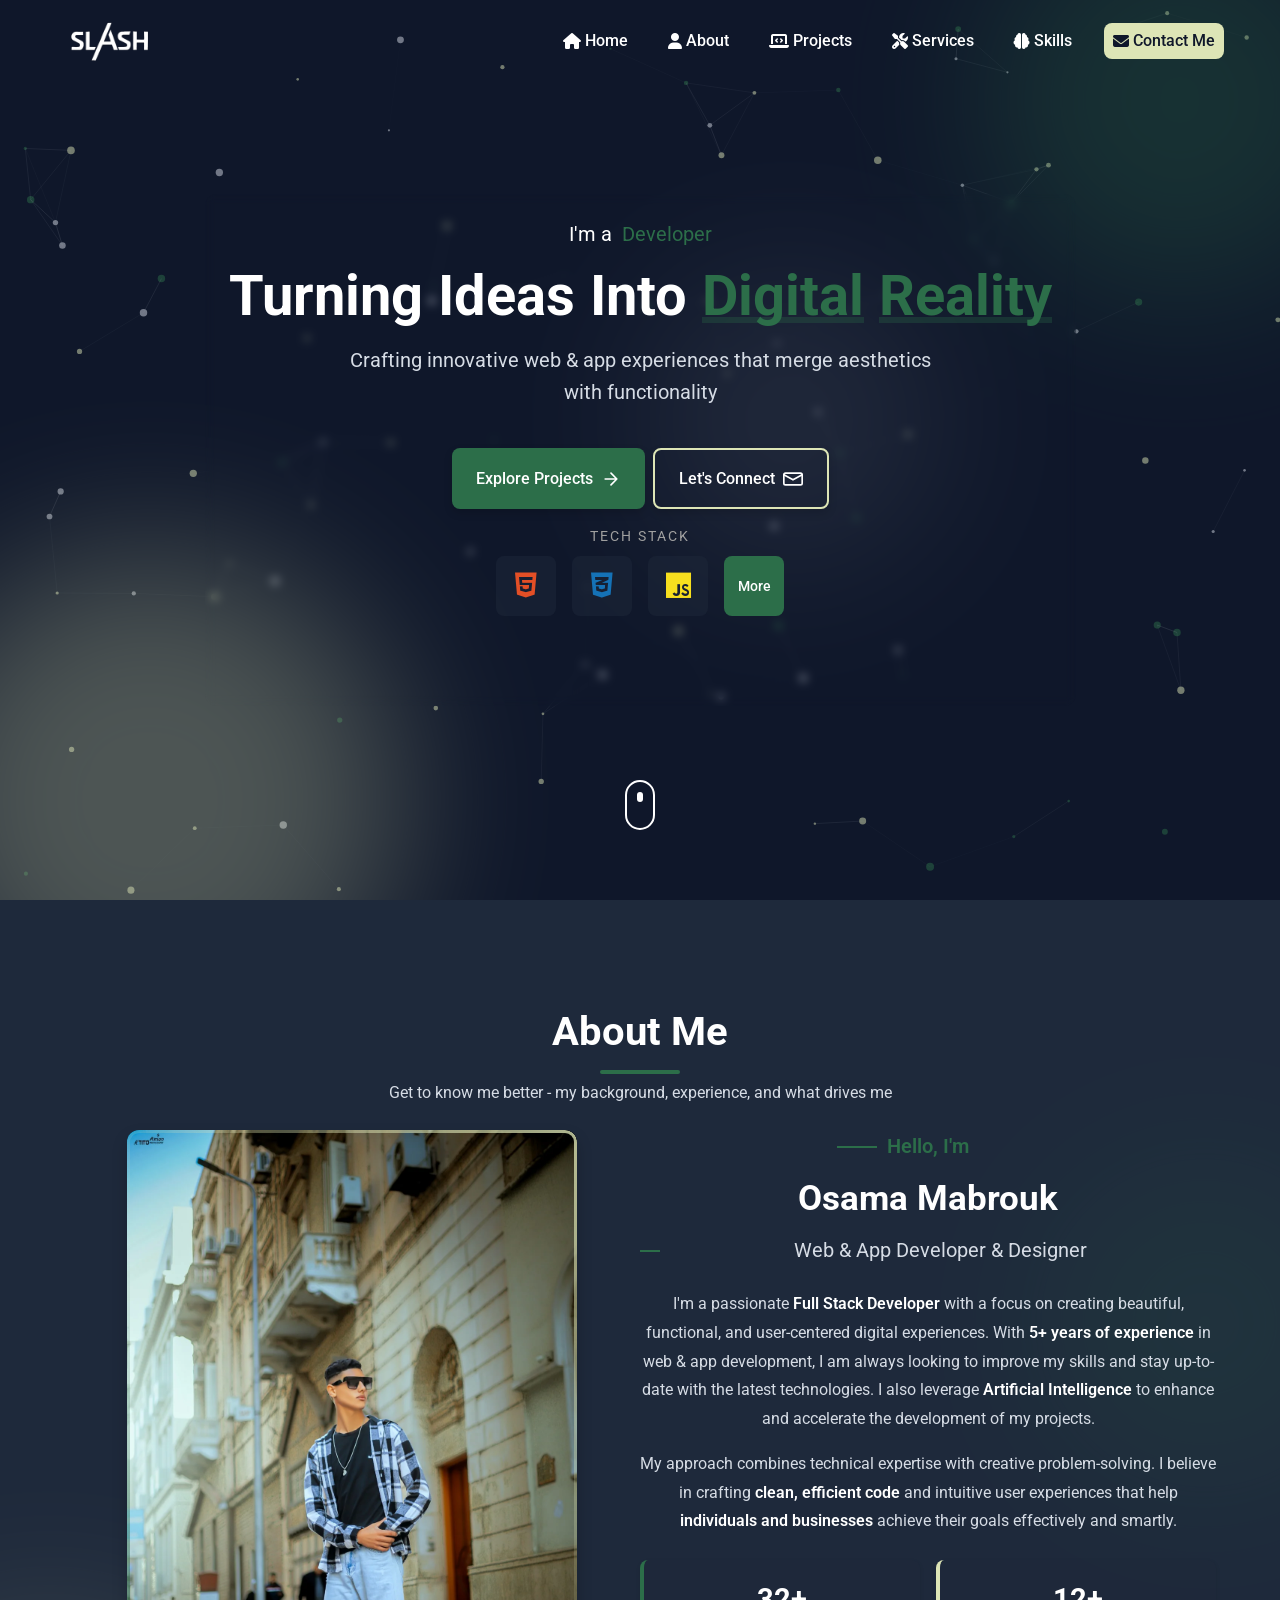
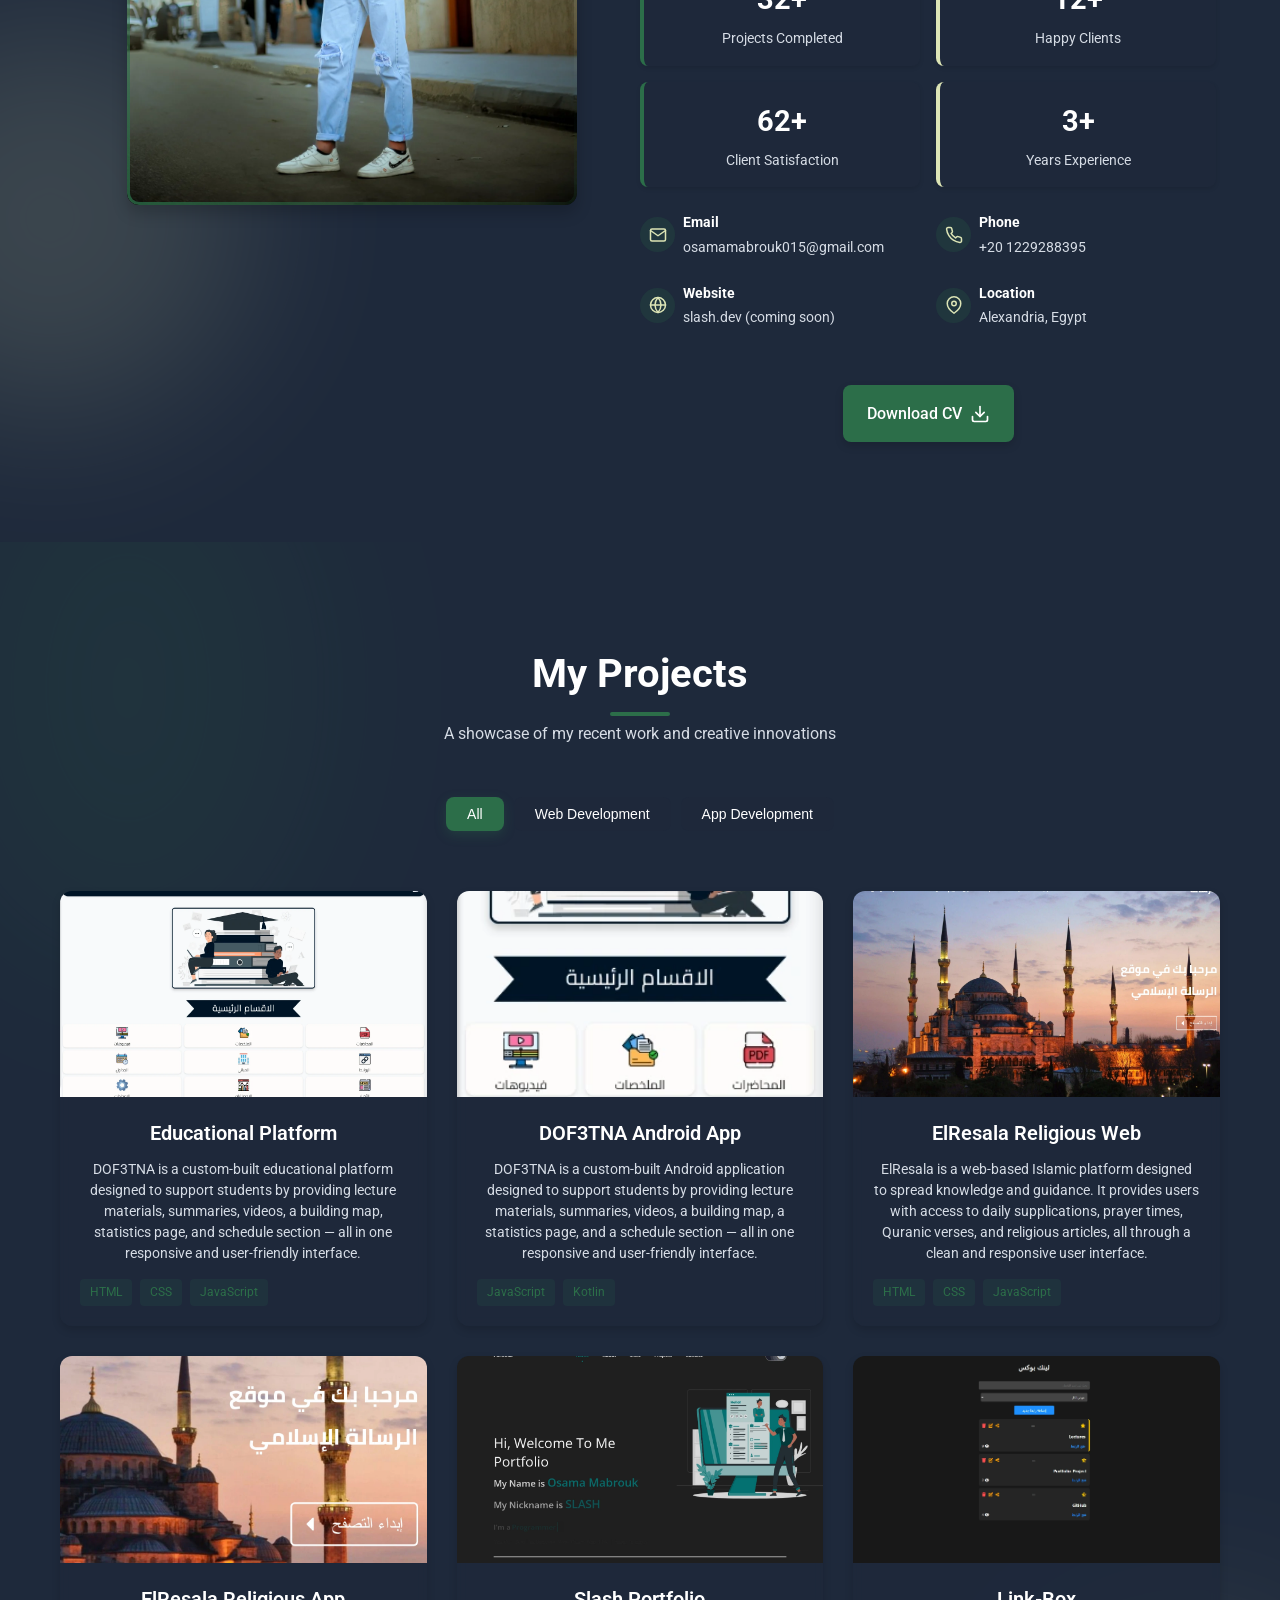
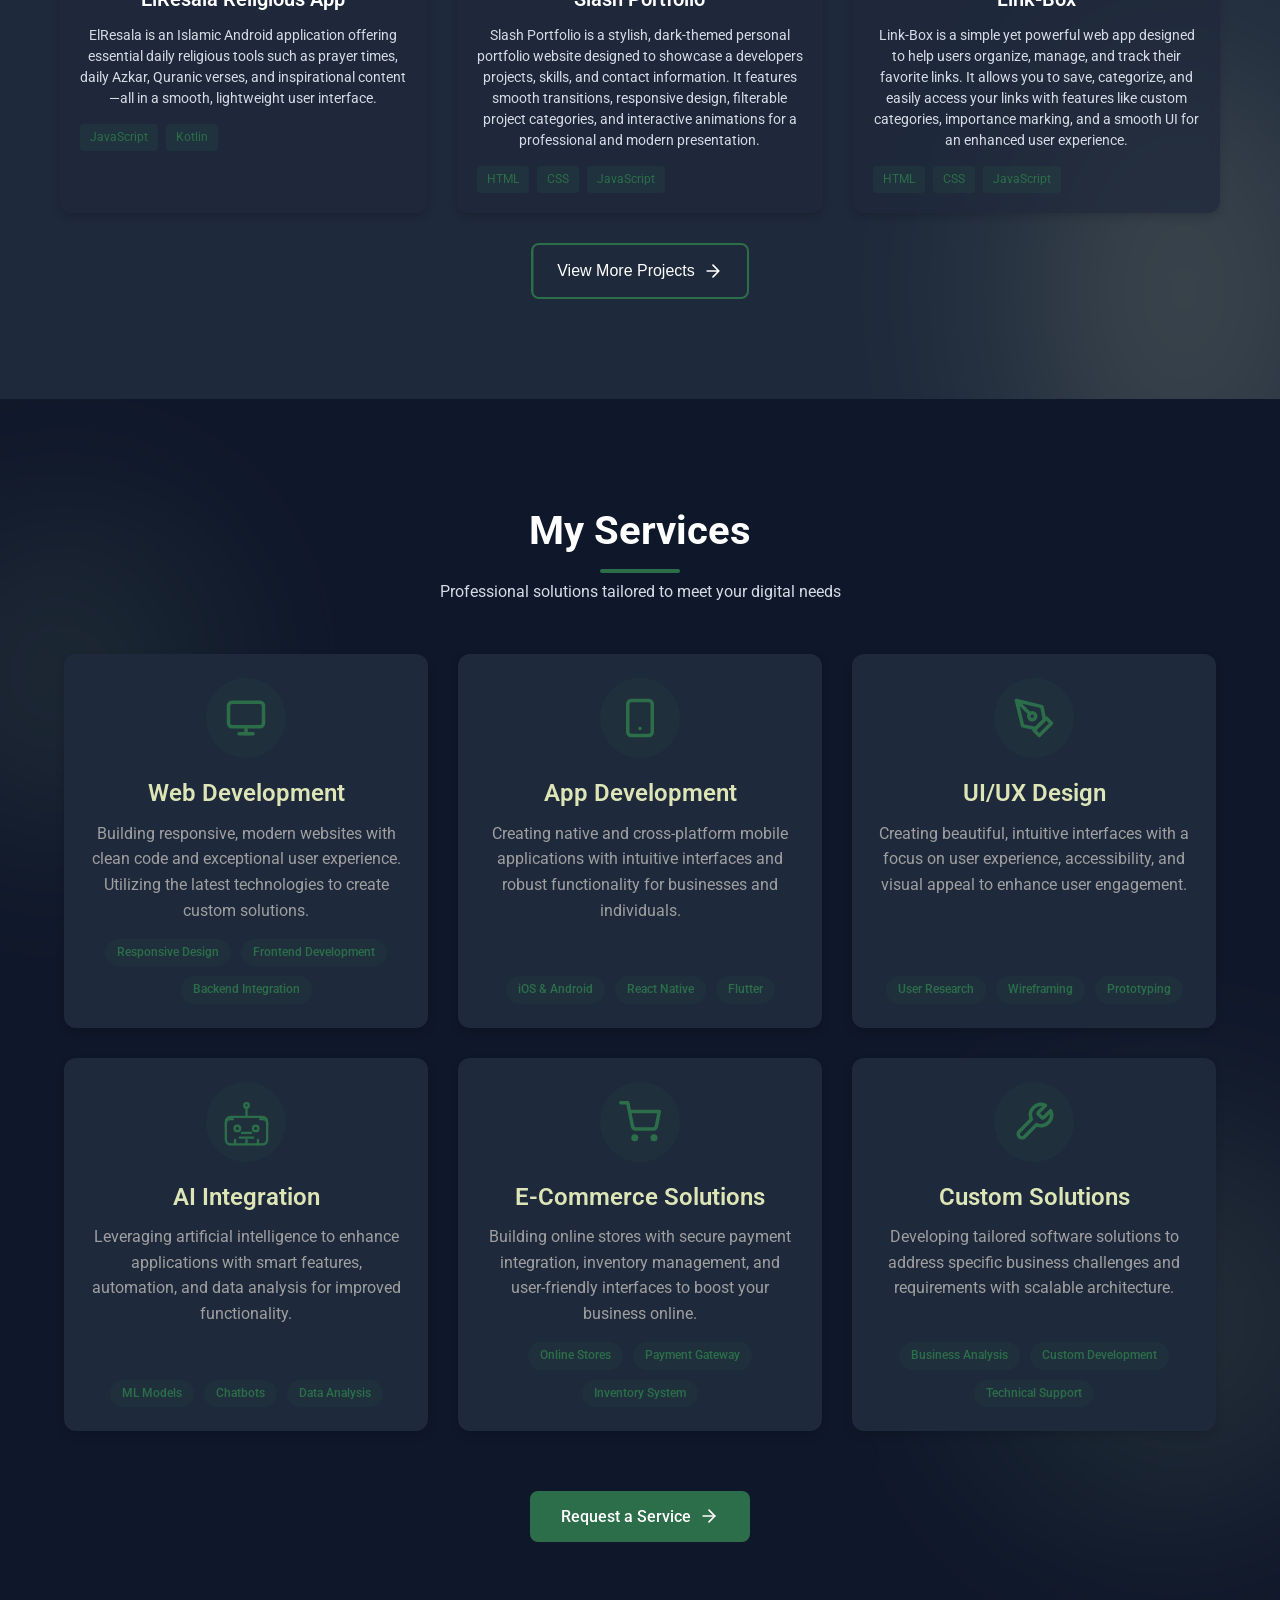
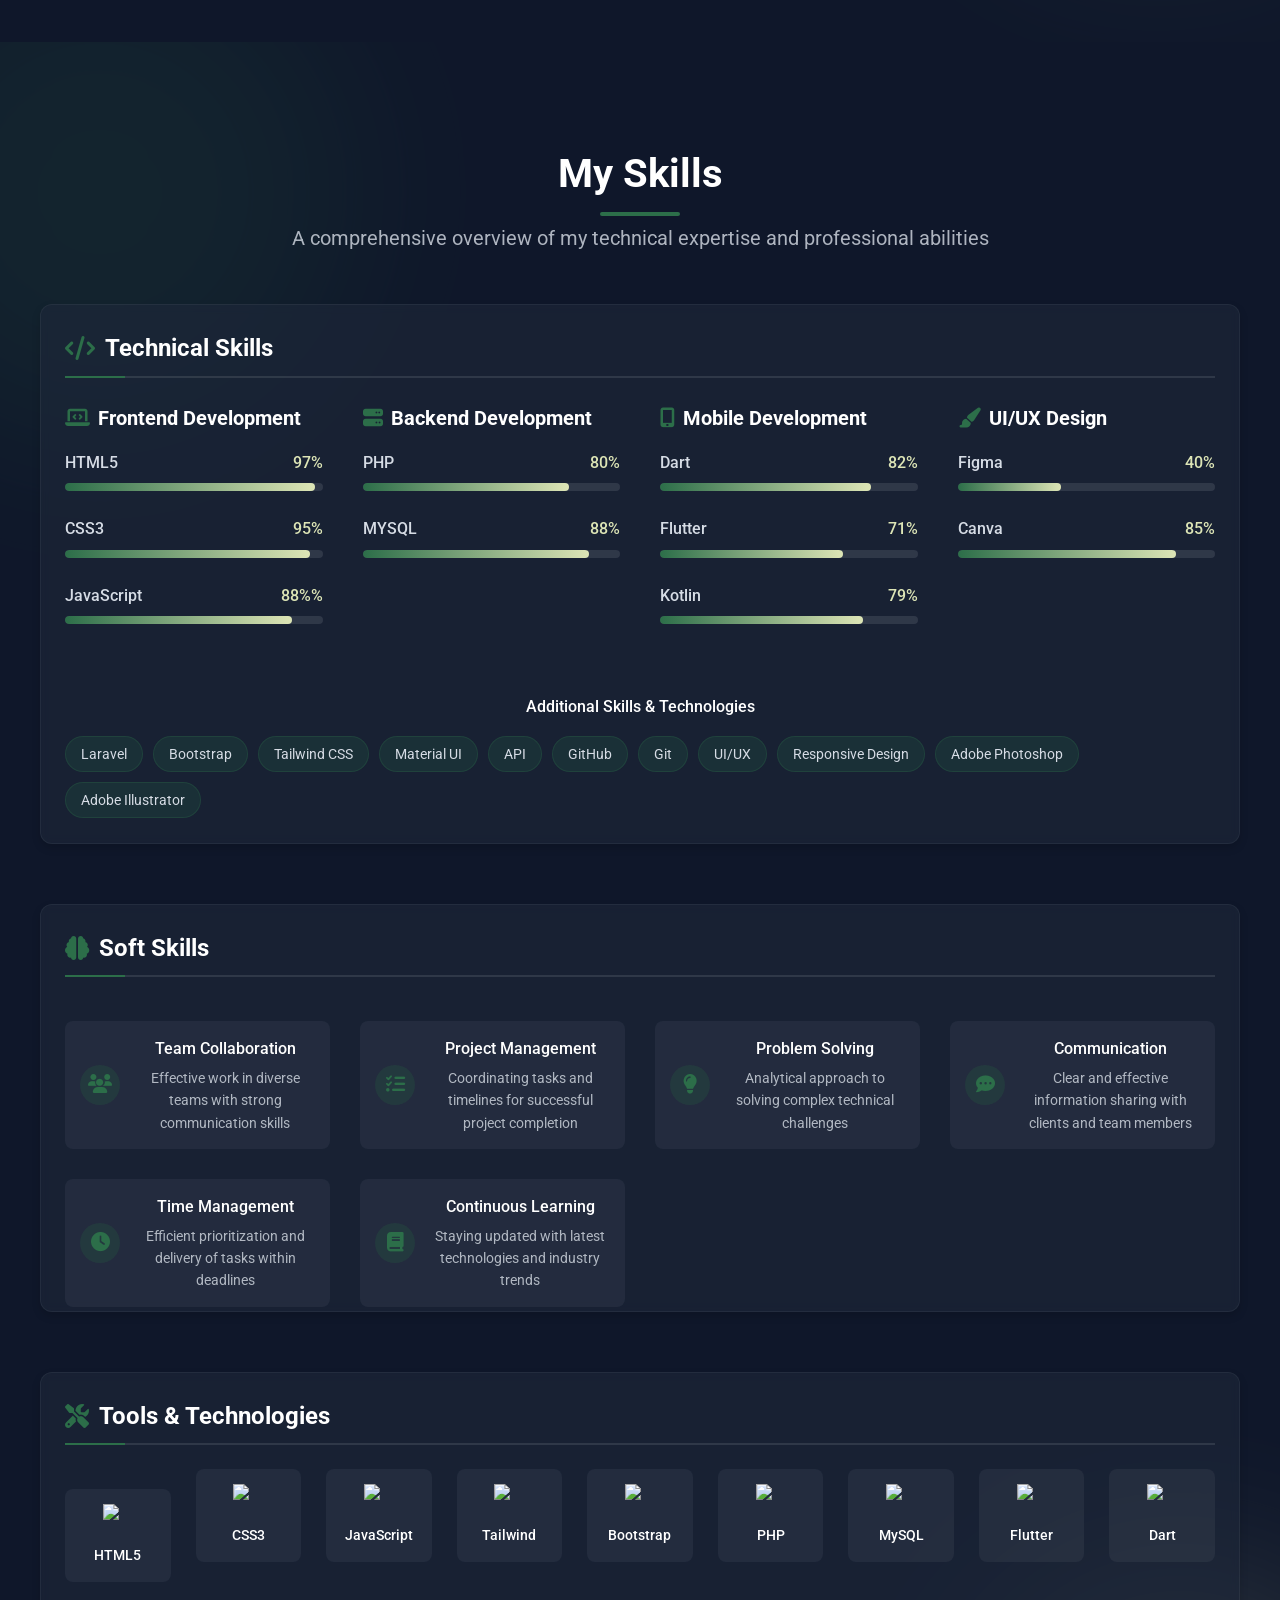
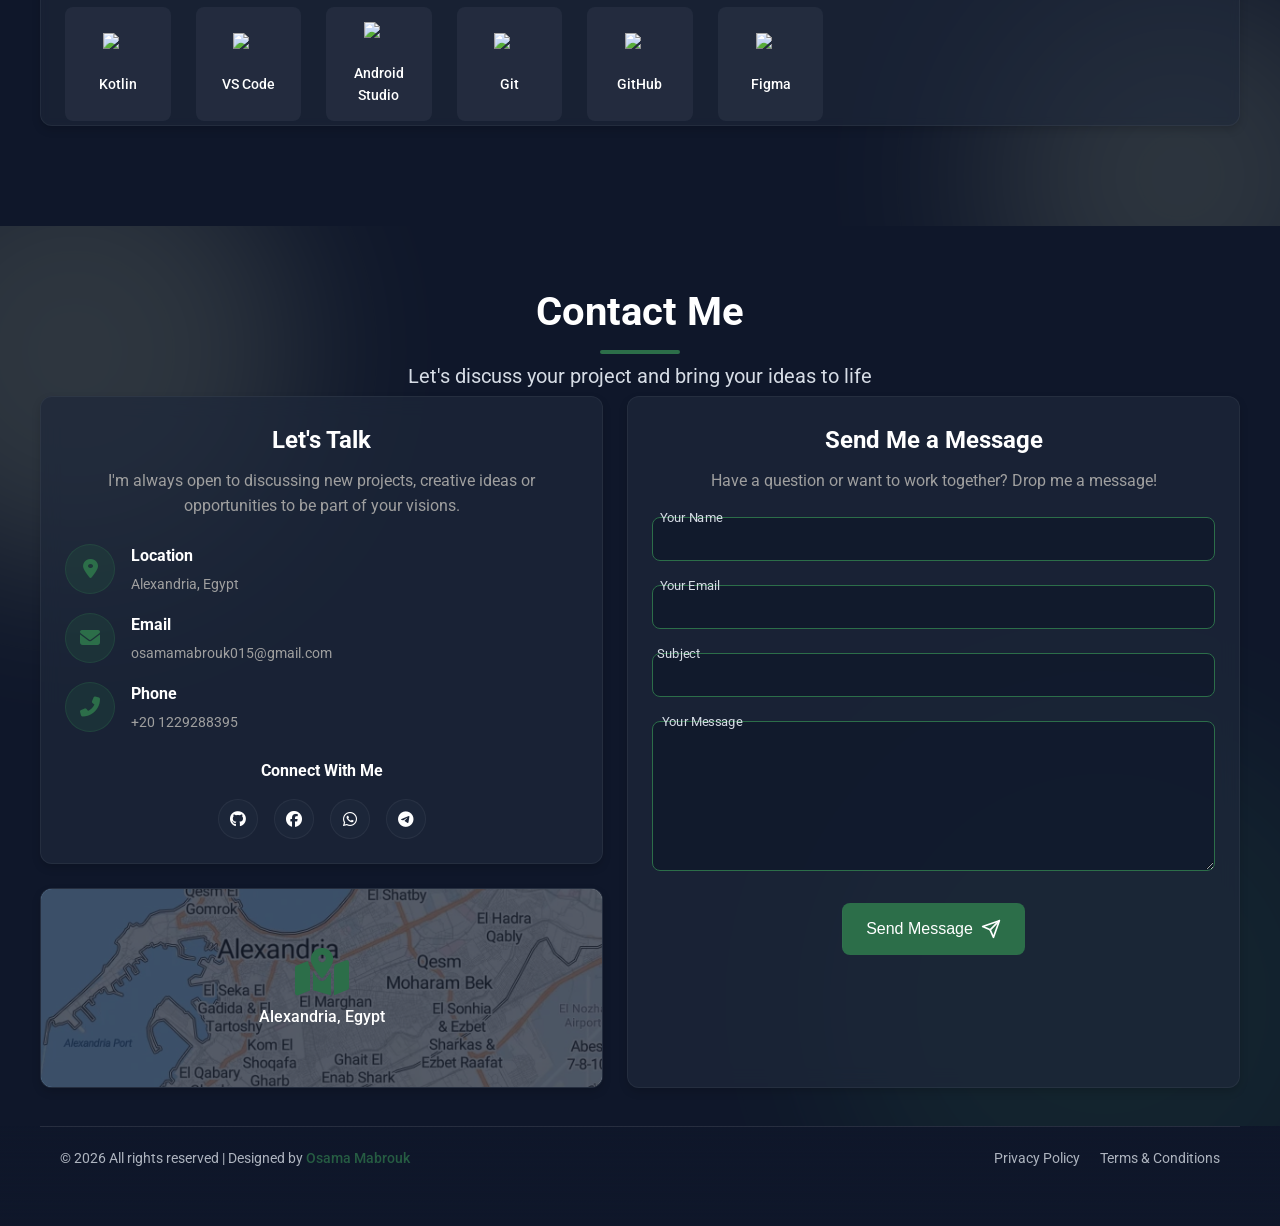
==== index.html @ cd0f4db3 "Add files via upload" ====
<!DOCTYPE html>
<html lang="en">

<head>
    <meta charset="UTF-8" />
    <meta name="viewport" content="width=device-width, initial-scale=1.0" />
    <title>Portfolio</title>
    <meta name="description"
        content="This is my personal portfolio showcasing my projects, skills, and contact information." />
    <meta name="author" content="Osama Mabrouk" />
    <meta name="theme-color" content="#2c6e49" />
    <link rel="icon" href="assets/images/portfolio_Icon.webp" type="image/portfolio-icon" />
    <!-- libs -->
    <link rel="stylesheet" href="https://cdnjs.cloudflare.com/ajax/libs/font-awesome/6.4.0/css/all.min.css" />

    <!-- CSS Files -->
    <link rel="stylesheet" href="CSS/style.css">
    <link rel="stylesheet" href="CSS/home.css">
    <link rel="stylesheet" href="CSS/about.css">
    <link rel="stylesheet" href="CSS/services.css">
    <link rel="stylesheet" href="CSS/projects.css">
    <link rel="stylesheet" href="CSS/skills.css">
    <link rel="stylesheet" href="CSS/contact.css">
    <link rel="stylesheet" href="CSS/footer.css">


</head>

<body class="loading">
    <!-- ================| Loading Screen |================ -->
    <div class="loading-screen">
        <div class="spinner" id="loader"></div>
    </div>
    <!-- ================| scrollTopBtn |================ -->
    <button id="scrollTopBtn" title="Back to Top">
        <i class="fas fa-chevron-up"></i>
    </button>
    <!-- ================| header |================ -->
    <div class="hidden-content"></div>

    <header class="main-header" id="mainHeader">
        <div class="header-container">
            <div class="logo">
                <img src="assets/Images/Portfolio_Logo.webp" alt="Portfolio Logo" class="logo-img" />
            </div>
            <nav class="main-nav" id="mainNav">
                <ul>
                    <li><a href="#home"><i class="fas fa-home"></i> Home</a></li>
                    <li><a href="#about"><i class="fas fa-user"></i> About</a></li>
                    <li><a href="#projects"><i class="fas fa-laptop-code"></i> Projects</a></li>
                    <li><a href="#services"><i class="fas fa-tools"></i> Services</a></li>
                    <li><a href="#skills"><i class="fas fa-brain"></i> Skills</a></li>
                    <li><a href="#contact" class="contact-btn"><i class="fas fa-envelope"></i> Contact Me</a></li>
                </ul>
            </nav>
            <button class="nav-toggle" id="navToggle" aria-label="Toggle navigation">
                <span class="bar 1"></span>
                <span class="bar 2"></span>
                <span class="bar 3"></span>
            </button>
        </div>
    </header>

    <!-- ================| pages |================ -->
    <main>

        <!-- ================| Home Section |================ -->
        <section id="home" class="home">
            <div class="canvas-container">
                <canvas id="hero-canvas"></canvas>
            </div>

            <div class="glowing-shapes">
                <div class="shape shape-1"></div>
                <div class="shape shape-2"></div>
                <div class="shape shape-3"></div>
            </div>

            <div class="content">
                <div class="hero-header">
                    <div class="animated-text">
                        <span class="static-text">I'm a</span>
                        <span class="dynamic-text"></span>
                    </div>

                    <h1 class="hero-title">
                        <span class="word">Turning</span>
                        <span class="word">Ideas</span>
                        <span class="word">Into</span>
                        <span class="word highlight">Digital</span>
                        <span class="word highlight">Reality</span>
                    </h1>

                    <div class="hero-description">
                        <p>Crafting innovative web & app experiences that merge aesthetics with functionality</p>
                    </div>
                </div>

                <div class="hero-cta">
                    <a href="#projects" class="btn primary-btn">
                        <span class="btn-text">Explore Projects</span>
                        <svg class="btn-icon" viewBox="0 0 24 24" fill="none">
                            <path d="M5 12H19M19 12L12 5M19 12L12 19" stroke="currentColor" stroke-width="2"
                                stroke-linecap="round" stroke-linejoin="round" />
                        </svg>
                    </a>
                    <a href="#contact" class="btn secondary-btn">
                        <span class="btn-text">Let's Connect</span>
                        <svg class="btn-icon" viewBox="0 0 24 24" fill="none">
                            <path
                                d="M21 5H3C1.89543 5 1 5.89543 1 7V17C1 18.1046 1.89543 19 3 19H21C22.1046 19 23 18.1046 23 17V7C23 5.89543 22.1046 5 21 5Z"
                                stroke="currentColor" stroke-width="2" stroke-linecap="round" stroke-linejoin="round" />
                            <path d="M1 7L12 13L23 7" stroke="currentColor" stroke-width="2" stroke-linecap="round"
                                stroke-linejoin="round" />
                        </svg>
                    </a>
                </div>

                <div class="tech-stack">
                    <div class="tech-label">Tech Stack</div>
                    <div class="tech-icons">
                        <div class="tech-icon" data-tooltip="HTML5">
                            <i class="fa-brands fa-html5"></i>
                        </div>
                        <div class="tech-icon" data-tooltip="CSS3">
                            <i class="fa-brands fa-css3-alt"></i>
                        </div>
                        <div class="tech-icon" data-tooltip="JavaScript">
                            <i class="fa-brands fa-js"></i>
                        </div>
                        <div class="tech-icon more-btn" data-tooltip="Skills">
                            <a href="#skills">More</a>
                        </div>
                    </div>
                </div>
            </div>

            <div class="scroll-indicator">
                <a href="#about" class="mouse-link">
                    <div class="mouse">
                        <div class="mouse-wheel"></div>
                    </div>
                </a>
            </div>
        </section>

        <!-- ================| About Section |================ -->
        <section id="about" class="about">
            <!-- Background Elements -->
            <div class="about-bg-elements">
                <div class="about-shape about-shape-1"></div>
                <div class="about-shape about-shape-2"></div>
            </div>

            <!-- About Container -->
            <div class="about-container">
                <!-- Section Header -->
                <div class="section-header">
                    <h2 class="section-title">About Me</h2>
                    <p class="section-subtitle">Get to know me better - my background, experience, and what drives me
                    </p>
                </div>

                <!-- About Content -->
                <div class="about-content">
                    <!-- Profile Image Side -->
                    <div class="about-image-container">
                        <div class="about-image-frame">
                            <img src="assets/Images/Portfolio_Image.webp" alt="Profile" class="profile-img">
                            <div class="about-image-badges">
                            </div>
                        </div>
                    </div>

                    <!-- About Info Side -->
                    <div class="about-info">
                        <span class="about-greeting">Hello, I'm</span>
                        <h3 class="about-name">Osama Mabrouk</h3>
                        <div class="about-job">Web & App Developer & Designer</div>

                        <div class="about-bio">
                            <p>I'm a passionate <span class="highlighted-text">Full Stack Developer</span> with a focus
                                on creating beautiful, functional, and user-centered digital experiences. With <span
                                    class="highlighted-text">5+ years of experience</span> in web & app development, I
                                am
                                always looking to improve my skills and stay up-to-date with the latest technologies. I
                                also leverage <span class="highlighted-text">Artificial Intelligence</span> to enhance
                                and accelerate the development of my projects.</p>

                            <p>My approach combines technical expertise with creative problem-solving. I believe in
                                crafting <span class="highlighted-text">clean, efficient code</span> and intuitive user
                                experiences that help <span class="highlighted-text">individuals and businesses</span>
                                achieve their goals effectively and smartly.</p>
                        </div>


                        <!-- About Stats -->
                        <div class="about-stats">
                            <div class="stat-item">
                                <div class="stat-value">50+</div>
                                <div class="stat-label">Projects Completed</div>
                            </div>
                            <div class="stat-item">
                                <div class="stat-value">20+</div>
                                <div class="stat-label">Happy Clients</div>
                            </div>
                            <div class="stat-item">
                                <div class="stat-value">99%</div>
                                <div class="stat-label">Client Satisfaction</div>
                            </div>
                            <div class="stat-item">
                                <div class="stat-value">5+</div>
                                <div class="stat-label">Years Experience</div>
                            </div>
                        </div>

                        <!-- Personal Info -->
                        <div class="personal-info">
                            <div class="info-item">
                                <div class="info-icon">
                                    <svg width="18" height="18" viewBox="0 0 24 24" fill="none" stroke="currentColor"
                                        stroke-width="2" stroke-linecap="round" stroke-linejoin="round">
                                        <path
                                            d="M4 4h16c1.1 0 2 .9 2 2v12c0 1.1-.9 2-2 2H4c-1.1 0-2-.9-2-2V6c0-1.1.9-2 2-2z">
                                        </path>
                                        <polyline points="22,6 12,13 2,6"></polyline>
                                    </svg>
                                </div>
                                <div class="info-text">
                                    <strong>Email</strong>
                                    osamamabrouk015@gmail.com
                                </div>
                            </div>
                            <div class="info-item">
                                <div class="info-icon">
                                    <svg width="18" height="18" viewBox="0 0 24 24" fill="none" stroke="currentColor"
                                        stroke-width="2" stroke-linecap="round" stroke-linejoin="round">
                                        <path
                                            d="M22 16.92v3a2 2 0 0 1-2.18 2 19.79 19.79 0 0 1-8.63-3.07 19.5 19.5 0 0 1-6-6 19.79 19.79 0 0 1-3.07-8.67A2 2 0 0 1 4.11 2h3a2 2 0 0 1 2 1.72 12.84 12.84 0 0 0 .7 2.81 2 2 0 0 1-.45 2.11L8.09 9.91a16 16 0 0 0 6 6l1.27-1.27a2 2 0 0 1 2.11-.45 12.84 12.84 0 0 0 2.81.7A2 2 0 0 1 22 16.92z">
                                        </path>
                                    </svg>
                                </div>
                                <div class="info-text">
                                    <strong>Phone</strong>
                                    +20 1229288395
                                </div>
                            </div>
                            <div class="info-item">
                                <div class="info-icon">
                                    <svg width="18" height="18" viewBox="0 0 24 24" fill="none" stroke="currentColor"
                                        stroke-width="2" stroke-linecap="round" stroke-linejoin="round">
                                        <circle cx="12" cy="12" r="10"></circle>
                                        <line x1="2" y1="12" x2="22" y2="12"></line>
                                        <path
                                            d="M12 2a15.3 15.3 0 0 1 4 10 15.3 15.3 0 0 1-4 10 15.3 15.3 0 0 1-4-10 15.3 15.3 0 0 1 4-10z">
                                        </path>
                                    </svg>
                                </div>
                                <div class="info-text">
                                    <strong>Website</strong>
                                    slash.dev (coming soon)
                                </div>
                            </div>
                            <div class="info-item">
                                <div class="info-icon">
                                    <svg width="18" height="18" viewBox="0 0 24 24" fill="none" stroke="currentColor"
                                        stroke-width="2" stroke-linecap="round" stroke-linejoin="round">
                                        <path d="M21 10c0 7-9 13-9 13s-9-6-9-13a9 9 0 0 1 18 0z"></path>
                                        <circle cx="12" cy="10" r="3"></circle>
                                    </svg>
                                </div>
                                <div class="info-text">
                                    <strong>Location</strong>
                                    Alexandria, Egypt
                                </div>
                            </div>
                        </div>

                        <!-- CV Download Button -->
                        <a href="assets/Documents/SLASH_CV.pdf" class="cv-button">
                            <span class="btn-text">Download CV</span>
                            <svg class="btn-icon" width="20" height="20" viewBox="0 0 24 24" fill="none"
                                stroke="currentColor" stroke-width="2" stroke-linecap="round" stroke-linejoin="round">
                                <path d="M21 15v4a2 2 0 0 1-2 2H5a2 2 0 0 1-2-2v-4"></path>
                                <polyline points="7 10 12 15 17 10"></polyline>
                                <line x1="12" y1="15" x2="12" y2="3"></line>
                            </svg>
                        </a>
                    </div>
                </div>
            </div>
        </section>


        <!-- ================| Projects Section |================ -->
        <section id="projects" class="projects">
            <!-- Background Elements -->
            <div class="projects-bg-elements">
                <div class="project-shape project-shape-1"></div>
                <div class="project-shape project-shape-2"></div>
            </div>

            <!-- Section Header -->
            <div class="section-header">
                <h2 class="section-title">My Projects</h2>
                <p class="section-subtitle">A showcase of my recent work and creative innovations</p>
            </div>

            <!-- Projects Filter -->
            <div class="projects-filter">
                <button class="filter-btn active" data-filter="all">All</button>
                <button class="filter-btn" data-filter="web">Web Development</button>
                <button class="filter-btn" data-filter="app">App Development</button>
                <button class="filter-btn" data-filter="ui" hidden>UI/UX Design</button>
            </div>

            <!-- Projects Grid -->
            <div class="projects-grid">

                <!-- DOF3TNA_V2 Card  -->
                <div class="project-card" data-category="web">
                    <div class="project-img-container">
                        <img src="assets/Images/DOF3TNA_V2.webp" alt="Educational Platform" class="project-img">
                        <div class="project-overlay">
                            <div class="project-actions">
                                <a href="#" class="project-link" title="View Details">
                                    <i class="fas fa-eye"></i>
                                </a>
                                <a href="https://github.com/OsamaMabrouk0/DOF3TNA-V2" target="_blank"
                                    class="project-link" title="View Code">
                                    <i class="fab fa-github"></i>
                                </a>
                                <a href="https://DOF3TNA.great-site.net" target="_blank" class="project-link"
                                    title="Live Demo">
                                    <i class="fas fa-external-link-alt"></i>
                                </a>
                            </div>
                        </div>
                    </div>
                    <div class="project-info">
                        <h3 class="project-title">Educational Platform</h3>
                        <p class="project-description">
                            DOF3TNA is a custom-built educational platform designed to support students by providing
                            lecture materials, summaries, videos, a building map, statistics page, and schedule section
                            — all in one responsive and user-friendly interface.
                        </p>
                        <div class="project-tech">
                            <span class="tech-tag">HTML</span>
                            <span class="tech-tag">CSS</span>
                            <span class="tech-tag">JavaScript</span>
                        </div>
                    </div>
                </div>

                <!-- DOF3TNA_V2 App Card -->
                <div class="project-card" data-category="app">
                    <div class="project-img-container">
                        <img src="assets/Images/DOF3TNA-v2-App.webp" alt="DOF3TNA V2 Android App" class="project-img">
                        <div class="project-overlay">
                            <div class="project-actions">
                                <a href="#" class="project-link" title="View Details">
                                    <i class="fas fa-eye"></i>
                                </a>
                                <a href="https://github.com/OsamaMabrouk0/DOF3TNA-v2-App" target="_blank"
                                    class="project-link" title="View Code">
                                    <i class="fab fa-github"></i>
                                </a>
                                <a href="https://github.com/OsamaMabrouk0/DOF3TNA-v2-App/releases/download/v2.0.0/DOF3TNA-v2.apk"
                                    target="_blank" class="project-link" title="Download APK">
                                    <i class="fas fa-download"></i>
                                </a>
                            </div>
                        </div>
                    </div>
                    <div class="project-info">
                        <h3 class="project-title">DOF3TNA Android App</h3>
                        <p class="project-description">
                            DOF3TNA is a custom-built Android application designed to support students by providing
                            lecture materials, summaries, videos, a building map, a statistics page, and a schedule
                            section — all in one responsive and user-friendly interface.
                        </p>
                        <div class="project-tech">
                            <span class="tech-tag">JavaScript</span>
                            <span class="tech-tag">Kotlin</span>
                        </div>
                    </div>
                </div>

                <!-- ElResala Card -->
                <div class="project-card" data-category="web">
                    <div class="project-img-container">
                        <img src="assets/Images/ElResala.webp" alt="ElResala Religious App" class="project-img">
                        <div class="project-overlay">
                            <div class="project-actions">
                                <a href="#" class="project-link" title="View Details">
                                    <i class="fas fa-eye"></i>
                                </a>
                                <a href="https://github.com/OsamaMabrouk0/ElResala" target="_blank" class="project-link"
                                    title="View Code">
                                    <i class="fab fa-github"></i>
                                </a>
                                <a href="https://osamamabrouk0.github.io/ElResala/" target="_blank" class="project-link"
                                    title="Live Demo">
                                    <i class="fas fa-external-link-alt"></i>
                                </a>
                            </div>
                        </div>
                    </div>
                    <div class="project-info">
                        <h3 class="project-title">ElResala Religious Web</h3>
                        <p class="project-description">
                            ElResala is a web-based Islamic platform designed to spread knowledge and guidance. It
                            provides users with access to daily supplications, prayer times, Quranic verses, and
                            religious articles, all through a clean and responsive user interface.
                        </p>
                        <div class="project-tech">
                            <span class="tech-tag">HTML</span>
                            <span class="tech-tag">CSS</span>
                            <span class="tech-tag">JavaScript</span>
                        </div>
                    </div>
                </div>

                <!-- ElResala App Card -->
                <div class="project-card" data-category="app">
                    <div class="project-img-container">
                        <img src="assets/Images/ElResala-App.webp" alt="ElResala Religious App" class="project-img">
                        <div class="project-overlay">
                            <div class="project-actions">
                                <a href="#" class="project-link" title="View Details">
                                    <i class="fas fa-eye"></i>
                                </a>
                                <a href="https://github.com/OsamaMabrouk0/ElResala-App" target="_blank"
                                    class="project-link" title="View Code">
                                    <i class="fab fa-github"></i>
                                </a>
                                <a href="https://github.com/OsamaMabrouk0/ElResala-App/releases/download/1.0.0/ElResala-v1.apk"
                                    target="_blank" class="project-link" title="Download APK">
                                    <i class="fas fa-download"></i>
                                </a>
                            </div>
                        </div>
                    </div>
                    <div class="project-info">
                        <h3 class="project-title">ElResala Religious App</h3>
                        <p class="project-description">
                            ElResala is an Islamic Android application offering essential daily religious tools such as
                            prayer times, daily Azkar, Quranic verses, and inspirational content—all in a smooth,
                            lightweight user interface.
                        </p>
                        <div class="project-tech">
                            <span class="tech-tag">JavaScript</span>
                            <span class="tech-tag">Kotlin</span>
                        </div>
                    </div>
                </div>

                <!-- Portfolio Card  -->
                <div class="project-card" data-category="web">
                    <div class="project-img-container">
                        <img src="assets/Images/Slash Portfolio.webp" alt="Educational Platform" class="project-img">
                        <div class="project-overlay">
                            <div class="project-actions">
                                <a href="#" class="project-link" title="View Details">
                                    <i class="fas fa-eye"></i>
                                </a>
                                <a href="https://github.com/OsamaMabrouk0/Slash-Portfolio" target="_blank"
                                    class="project-link" title="View Code">
                                    <i class="fab fa-github"></i>
                                </a>
                                <a href="https://osamamabrouk0.github.io/slash-portfolio/" target="_blank"
                                    class="project-link" title="Live Demo">
                                    <i class="fas fa-external-link-alt"></i>
                                </a>
                            </div>
                        </div>
                    </div>
                    <div class="project-info">
                        <h3 class="project-title">Slash Portfolio</h3>
                        <p class="project-description">
                            Slash Portfolio is a stylish, dark-themed personal portfolio website designed to showcase a
                            developers projects, skills, and contact information. It features smooth transitions,
                            responsive design, filterable project categories, and interactive animations for a
                            professional and modern presentation.
                        </p>

                        <div class="project-tech">
                            <span class="tech-tag">HTML</span>
                            <span class="tech-tag">CSS</span>
                            <span class="tech-tag">JavaScript</span>
                        </div>
                    </div>
                </div>

                <!-- Link-Box Card  -->
                <div class="project-card" data-category="web">
                    <div class="project-img-container">
                        <img src="assets/Images/Link-Box.webp" alt="Educational Platform" class="project-img">
                        <div class="project-overlay">
                            <div class="project-actions">
                                <a href="#" class="project-link" title="View Details">
                                    <i class="fas fa-eye"></i>
                                </a>
                                <a href="https://github.com/OsamaMabrouk0/Link-Box" target="_blank" class="project-link"
                                    title="View Code">
                                    <i class="fab fa-github"></i>
                                </a>
                                <a href="https://osamamabrouk0.github.io/Link-Box/" target="_blank" class="project-link"
                                    title="Live Demo">
                                    <i class="fas fa-external-link-alt"></i>
                                </a>
                            </div>
                        </div>
                    </div>
                    <div class="project-info">
                        <h3 class="project-title">Link-Box</h3>
                        <p class="project-description">
                            Link-Box is a simple yet powerful web app designed to help users organize, manage, and track
                            their favorite links. It allows you to save, categorize, and easily access your links with
                            features like custom categories, importance marking, and a smooth UI for an enhanced user
                            experience.
                        </p>

                        <div class="project-tech">
                            <span class="tech-tag">HTML</span>
                            <span class="tech-tag">CSS</span>
                            <span class="tech-tag">JavaScript</span>
                        </div>
                    </div>
                </div>

            </div>

            <!-- View More Projects Button -->
            <div class="view-more-container">
                <button class="view-more-btn">
                    <span class="btn-text">View More Projects</span>
                    <svg class="btn-icon" viewBox="0 0 24 24" fill="none">
                        <path d="M5 12H19M19 12L12 5M19 12L12 19" stroke="currentColor" stroke-width="2"
                            stroke-linecap="round" stroke-linejoin="round" />
                    </svg>
                </button>
            </div>

            <!-- Project Modal -->
            <div class="project-modal" id="projectModal">
                <div class="modal-content">
                    <span class="close-modal">&times;</span>
                    <div class="modal-body">
                        <!-- Content will be dynamically inserted here -->
                    </div>
                </div>
            </div>
        </section>

        <!-- ================| Services Section |================ -->
        <section id="services" class="services">
            <!-- Background Elements -->
            <div class="services-bg-elements">
                <div class="services-shape services-shape-1"></div>
                <div class="services-shape services-shape-2"></div>
            </div>

            <!-- Services Container -->
            <div class="services-container">
                <!-- Section Header -->
                <div class="section-header">
                    <h2 class="section-title">My Services</h2>
                    <p class="section-subtitle">Professional solutions tailored to meet your digital needs</p>
                </div>

                <!-- Services Content -->
                <div class="services-content">
                    <!-- Service Item 1: Web Development - Laptop/Monitor Icon -->
                    <div class="service-item">
                        <div class="service-icon">
                            <svg width="42" height="42" viewBox="0 0 24 24" fill="none" stroke="currentColor"
                                stroke-width="2" stroke-linecap="round" stroke-linejoin="round">
                                <rect x="2" y="3" width="20" height="14" rx="2" ry="2"></rect>
                                <line x1="8" y1="21" x2="16" y2="21"></line>
                                <line x1="12" y1="17" x2="12" y2="21"></line>
                            </svg>
                        </div>
                        <h3 class="service-title">Web Development</h3>
                        <p class="service-description">Building responsive, modern websites with clean code and
                            exceptional user experience. Utilizing the latest technologies to create custom solutions.
                        </p>
                        <div class="service-features">
                            <span class="feature-item">Responsive Design</span>
                            <span class="feature-item">Frontend Development</span>
                            <span class="feature-item">Backend Integration</span>
                        </div>
                    </div>

                    <!-- Service Item 2: App Development - Mobile Phone Icon -->
                    <div class="service-item">
                        <div class="service-icon">
                            <svg width="42" height="42" viewBox="0 0 24 24" fill="none" stroke="currentColor"
                                stroke-width="2" stroke-linecap="round" stroke-linejoin="round">
                                <rect x="5" y="2" width="14" height="20" rx="2" ry="2"></rect>
                                <line x1="12" y1="18" x2="12.01" y2="18"></line>
                            </svg>
                        </div>
                        <h3 class="service-title">App Development</h3>
                        <p class="service-description">Creating native and cross-platform mobile applications with
                            intuitive interfaces and robust functionality for businesses and individuals.</p>
                        <div class="service-features">
                            <span class="feature-item">iOS & Android</span>
                            <span class="feature-item">React Native</span>
                            <span class="feature-item">Flutter</span>
                        </div>
                    </div>

                    <!-- Service Item 3: UI/UX Design - Pen Tool Icon -->
                    <div class="service-item">
                        <div class="service-icon">
                            <svg width="42" height="42" viewBox="0 0 24 24" fill="none" stroke="currentColor"
                                stroke-width="2" stroke-linecap="round" stroke-linejoin="round">
                                <path d="M12 19l7-7 3 3-7 7-3-3z"></path>
                                <path d="M18 13l-1.5-7.5L2 2l3.5 14.5L13 18l5-5z"></path>
                                <path d="M2 2l7.586 7.586"></path>
                                <circle cx="11" cy="11" r="2"></circle>
                            </svg>
                        </div>
                        <h3 class="service-title">UI/UX Design</h3>
                        <p class="service-description">Creating beautiful, intuitive interfaces with a focus on user
                            experience, accessibility, and visual appeal to enhance user engagement.</p>
                        <div class="service-features">
                            <span class="feature-item">User Research</span>
                            <span class="feature-item">Wireframing</span>
                            <span class="feature-item">Prototyping</span>
                        </div>
                    </div>

                    <!-- Service Item 4: AI Integration - Robot Icon -->
                    <div class="service-item">
                        <div class="service-icon">
                            <svg viewBox="0 0 24 24" fill="none" stroke="currentColor" stroke-width="1"
                                stroke-linecap="round" stroke-linejoin="round" width="55" height="55">
                                <rect x="3" y="10" width="18" height="12" rx="2" ry="2" />
                                <circle cx="8" cy="15" r="1.2" />
                                <circle cx="16" cy="15" r="1.2" />
                                <path d="M9 19h6" />
                                <path d="M10 17h4" />
                                <path d="M12 10V6" />
                                <circle cx="12" cy="5" r="1" />
                                <path d="M3 14v-1a2 2 0 0 1 2-2h1" />
                                <path d="M21 14v-1a2 2 0 0 0-2-2h-1" />
                                <path d="M7 22v-2" />
                                <path d="M12 22v-2" />
                                <path d="M17 22v-2" />
                            </svg>

                        </div>
                        <h3 class="service-title">AI Integration</h3>
                        <p class="service-description">Leveraging artificial intelligence to enhance applications with
                            smart features, automation, and data analysis for improved functionality.</p>
                        <div class="service-features">
                            <span class="feature-item">ML Models</span>
                            <span class="feature-item">Chatbots</span>
                            <span class="feature-item">Data Analysis</span>
                        </div>
                    </div>

                    <!-- Service Item 5: E-Commerce Solutions - Shopping Cart Icon -->
                    <div class="service-item">
                        <div class="service-icon">
                            <svg width="42" height="42" viewBox="0 0 24 24" fill="none" stroke="currentColor"
                                stroke-width="2" stroke-linecap="round" stroke-linejoin="round">
                                <circle cx="9" cy="21" r="1"></circle>
                                <circle cx="20" cy="21" r="1"></circle>
                                <path d="M1 1h4l2.68 13.39a2 2 0 0 0 2 1.61h9.72a2 2 0 0 0 2-1.61L23 6H6"></path>
                            </svg>
                        </div>
                        <h3 class="service-title">E-Commerce Solutions</h3>
                        <p class="service-description">Building online stores with secure payment integration, inventory
                            management, and user-friendly interfaces to boost your business online.</p>
                        <div class="service-features">
                            <span class="feature-item">Online Stores</span>
                            <span class="feature-item">Payment Gateway</span>
                            <span class="feature-item">Inventory System</span>
                        </div>
                    </div>

                    <!-- Service Item 6: Custom Solutions - Tools Icon -->
                    <div class="service-item">
                        <div class="service-icon">
                            <svg width="42" height="42" viewBox="0 0 24 24" fill="none" stroke="currentColor"
                                stroke-width="2" stroke-linecap="round" stroke-linejoin="round">
                                <path
                                    d="M14.7 6.3a1 1 0 0 0 0 1.4l1.6 1.6a1 1 0 0 0 1.4 0l3.77-3.77a6 6 0 0 1-7.94 7.94l-6.91 6.91a2.12 2.12 0 0 1-3-3l6.91-6.91a6 6 0 0 1 7.94-7.94l-3.76 3.76z">
                                </path>
                            </svg>
                        </div>
                        <h3 class="service-title">Custom Solutions</h3>
                        <p class="service-description">Developing tailored software solutions to address specific
                            business challenges and requirements with scalable architecture.</p>
                        <div class="service-features">
                            <span class="feature-item">Business Analysis</span>
                            <span class="feature-item">Custom Development</span>
                            <span class="feature-item">Technical Support</span>
                        </div>
                    </div>
                </div>

                <!-- CTA Button -->
                <div class="services-cta">
                    <a href="#contact" class="service-button">
                        <span class="btn-text">Request a Service</span>
                        <svg class="btn-icon" width="20" height="20" viewBox="0 0 24 24" fill="none"
                            stroke="currentColor" stroke-width="2" stroke-linecap="round" stroke-linejoin="round">
                            <line x1="5" y1="12" x2="19" y2="12"></line>
                            <polyline points="12 5 19 12 12 19"></polyline>
                        </svg>
                    </a>
                </div>
            </div>
        </section>

        <!-- ================| Skills Section |================ -->
        <section id="skills" class="skills">
            <!-- Background Elements -->
            <div class="skills-bg-elements">
                <div class="skill-shape skill-shape-1"></div>
                <div class="skill-shape skill-shape-2"></div>
            </div>

            <div class="skills-container">
                <!-- Section Header -->
                <div class="section-header">
                    <h2 class="section-title">My Skills</h2>
                    <p class="section-subtitle">A comprehensive overview of my technical expertise and professional
                        abilities</p>
                </div>

                <!-- Skills Layout -->
                <div class="skills-layout">

                    <!-- Technical Skills -->
                    <div class="technical-skills">
                        <h3 class="skills-category-title">
                            <i class="fas fa-code"></i>
                            Technical Skills
                        </h3>

                        <div class="skills-group">
                            <!-- Frontend Development -->
                            <div class="skill-category">
                                <h4 class="skill-category-header">
                                    <i class="fas fa-laptop-code"></i>
                                    Frontend Development
                                </h4>
                                <div class="skill-bars">
                                    <div class="skill-item">
                                        <div class="skill-info">
                                            <span class="skill-name">HTML5</span>
                                            <span class="skill-percentage">97%</span>
                                        </div>
                                        <div class="skill-progress">
                                            <div class="skill-progress-bar" style="--percentage: 97%"></div>
                                        </div>
                                    </div>
                                    <div class="skill-item">
                                        <div class="skill-info">
                                            <span class="skill-name">CSS3</span>
                                            <span class="skill-percentage">95%</span>
                                        </div>
                                        <div class="skill-progress">
                                            <div class="skill-progress-bar" style="--percentage: 95%"></div>
                                        </div>
                                    </div>
                                    <div class="skill-item">
                                        <div class="skill-info">
                                            <span class="skill-name">JavaScript</span>
                                            <span class="skill-percentage">88%%</span>
                                        </div>
                                        <div class="skill-progress">
                                            <div class="skill-progress-bar" style="--percentage: 88%"></div>
                                        </div>
                                    </div>
                                </div>
                            </div>

                            <!-- Backend Development -->
                            <div class="skill-category">
                                <h4 class="skill-category-header">
                                    <i class="fas fa-server"></i>
                                    Backend Development
                                </h4>
                                <div class="skill-bars">
                                    <div class="skill-item">
                                        <div class="skill-info">
                                            <span class="skill-name">PHP</span>
                                            <span class="skill-percentage">80%</span>
                                        </div>
                                        <div class="skill-progress">
                                            <div class="skill-progress-bar" style="--percentage: 80%"></div>
                                        </div>
                                    </div>
                                    <div class="skill-item">
                                        <div class="skill-info">
                                            <span class="skill-name">MYSQL</span>
                                            <span class="skill-percentage">88%</span>
                                        </div>
                                        <div class="skill-progress">
                                            <div class="skill-progress-bar" style="--percentage: 88%"></div>
                                        </div>
                                    </div>
                                </div>
                            </div>

                            <!-- Mobile Development -->
                            <div class="skill-category">
                                <h4 class="skill-category-header">
                                    <i class="fas fa-mobile-alt"></i>
                                    Mobile Development
                                </h4>
                                <div class="skill-bars">
                                    <div class="skill-item">
                                        <div class="skill-info">
                                            <span class="skill-name">Dart</span>
                                            <span class="skill-percentage">82%</span>
                                        </div>
                                        <div class="skill-progress">
                                            <div class="skill-progress-bar" style="--percentage: 82%"></div>
                                        </div>
                                    </div>
                                    <div class="skill-item">
                                        <div class="skill-info">
                                            <span class="skill-name">Flutter</span>
                                            <span class="skill-percentage">71%</span>
                                        </div>
                                        <div class="skill-progress">
                                            <div class="skill-progress-bar" style="--percentage: 71%"></div>
                                        </div>
                                    </div>
                                    <div class="skill-item">
                                        <div class="skill-info">
                                            <span class="skill-name">Kotlin</span>
                                            <span class="skill-percentage">79%</span>
                                        </div>
                                        <div class="skill-progress">
                                            <div class="skill-progress-bar" style="--percentage: 79%"></div>
                                        </div>
                                    </div>
                                </div>
                            </div>

                            <!-- UI/UX Design -->
                            <div class="skill-category">
                                <h4 class="skill-category-header">
                                    <i class="fas fa-paint-brush"></i>
                                    UI/UX Design
                                </h4>
                                <div class="skill-bars">
                                    <div class="skill-item">
                                        <div class="skill-info">
                                            <span class="skill-name">Figma</span>
                                            <span class="skill-percentage">40%</span>
                                        </div>
                                        <div class="skill-progress">
                                            <div class="skill-progress-bar" style="--percentage: 40%"></div>
                                        </div>
                                    </div>
                                    <div class="skill-item">
                                        <div class="skill-info">
                                            <span class="skill-name">Canva</span>
                                            <span class="skill-percentage">85%</span>
                                        </div>
                                        <div class="skill-progress">
                                            <div class="skill-progress-bar" style="--percentage: 85%"></div>
                                        </div>
                                    </div>
                                </div>
                            </div>
                        </div>

                        <!-- Additional Skills as Tags -->
                        <div class="skills-tags-container">
                            <h4 class="skills-tags-title">Additional Skills & Technologies</h4>
                            <div class="skills-tags">
                                <span class="skill-tag">Laravel</span>
                                <span class="skill-tag">Bootstrap</span>
                                <span class="skill-tag">Tailwind CSS</span>
                                <span class="skill-tag">Material UI</span>
                                <span class="skill-tag">API</span>
                                <span class="skill-tag">GitHub</span>
                                <span class="skill-tag">Git</span>
                                <span class="skill-tag">UI/UX</span>
                                <span class="skill-tag">Responsive Design</span>
                                <span class="skill-tag">Adobe Photoshop</span>
                                <span class="skill-tag">Adobe Illustrator</span>
                            </div>
                        </div>
                    </div>

                    <!-- Soft Skills -->
                    <div class="soft-skills">
                        <h3 class="skills-category-title">
                            <i class="fas fa-brain"></i>
                            Soft Skills
                        </h3>
                        <div class="soft-skills-grid">
                            <div class="soft-skill-item">
                                <div class="soft-skill-icon">
                                    <i class="fas fa-users"></i>
                                </div>
                                <div class="soft-skill-info">
                                    <h4 class="soft-skill-name">Team Collaboration</h4>
                                    <p class="soft-skill-description">Effective work in diverse teams with strong
                                        communication skills</p>
                                </div>
                            </div>
                            <div class="soft-skill-item">
                                <div class="soft-skill-icon">
                                    <i class="fas fa-tasks"></i>
                                </div>
                                <div class="soft-skill-info">
                                    <h4 class="soft-skill-name">Project Management</h4>
                                    <p class="soft-skill-description">Coordinating tasks and timelines for successful
                                        project completion</p>
                                </div>
                            </div>
                            <div class="soft-skill-item">
                                <div class="soft-skill-icon">
                                    <i class="fas fa-lightbulb"></i>
                                </div>
                                <div class="soft-skill-info">
                                    <h4 class="soft-skill-name">Problem Solving</h4>
                                    <p class="soft-skill-description">Analytical approach to solving complex technical
                                        challenges</p>
                                </div>
                            </div>
                            <div class="soft-skill-item">
                                <div class="soft-skill-icon">
                                    <i class="fas fa-comment-dots"></i>
                                </div>
                                <div class="soft-skill-info">
                                    <h4 class="soft-skill-name">Communication</h4>
                                    <p class="soft-skill-description">Clear and effective information sharing with
                                        clients and team members</p>
                                </div>
                            </div>
                            <div class="soft-skill-item">
                                <div class="soft-skill-icon">
                                    <i class="fas fa-clock"></i>
                                </div>
                                <div class="soft-skill-info">
                                    <h4 class="soft-skill-name">Time Management</h4>
                                    <p class="soft-skill-description">Efficient prioritization and delivery of tasks
                                        within deadlines</p>
                                </div>
                            </div>
                            <div class="soft-skill-item">
                                <div class="soft-skill-icon">
                                    <i class="fas fa-book"></i>
                                </div>
                                <div class="soft-skill-info">
                                    <h4 class="soft-skill-name">Continuous Learning</h4>
                                    <p class="soft-skill-description">Staying updated with latest technologies and
                                        industry trends</p>
                                </div>
                            </div>
                        </div>
                    </div>

                    <!-- Tools & Technologies -->
                    <div class="skills-tools">
                        <h3 class="skills-category-title">
                            <i class="fas fa-tools"></i>
                            Tools & Technologies
                        </h3>
                        <div class="tools-grid">
                            <!-- HTML5 -->
                            <div class="tool-item">
                                <img src="https://cdn.jsdelivr.net/gh/devicons/devicon/icons/html5/html5-original.svg"
                                    alt="HTML5" class="tool-icon" style="width: 30px; height: 30px;">
                                <span class="tool-name">HTML5</span>
                            </div>

                            <!-- CSS3 -->
                            <div class="tool-item">
                                <img src="https://cdn.jsdelivr.net/gh/devicons/devicon/icons/css3/css3-original.svg"
                                    alt="CSS3" class="tool-icon" style="width: 30px; height: 30px;">
                                <span class="tool-name">CSS3</span>
                            </div>

                            <!-- JavaScript -->
                            <div class="tool-item">
                                <img src="https://cdn.jsdelivr.net/gh/devicons/devicon/icons/javascript/javascript-original.svg"
                                    alt="JavaScript" class="tool-icon" style="width: 30px; height: 30px;">
                                <span class="tool-name">JavaScript</span>
                            </div>

                            <!-- Tailwind CSS -->
                            <div class="tool-item">
                                <img src="https://www.svgrepo.com/show/374118/tailwind.svg" alt="Tailwind CSS"
                                    class="tool-icon" style="width: 30px; height: 30px;">
                                <span class="tool-name">Tailwind</span>
                            </div>

                            <!-- Bootstrap -->
                            <div class="tool-item">
                                <img src="https://cdn.jsdelivr.net/gh/devicons/devicon/icons/bootstrap/bootstrap-original.svg"
                                    alt="Bootstrap" class="tool-icon" style="width: 30px; height: 30px;">
                                <span class="tool-name">Bootstrap</span>
                            </div>

                            <!-- PHP -->
                            <div class="tool-item">
                                <img src="https://cdn.jsdelivr.net/gh/devicons/devicon/icons/php/php-original.svg"
                                    alt="PHP" class="tool-icon" style="width: 30px; height: 30px;">
                                <span class="tool-name">PHP</span>
                            </div>

                            <!-- MySQL -->
                            <div class="tool-item">
                                <img src="https://cdn.jsdelivr.net/gh/devicons/devicon/icons/mysql/mysql-original.svg"
                                    alt="MySQL" class="tool-icon" style="width: 30px; height: 30px;">
                                <span class="tool-name">MySQL</span>
                            </div>

                            <!-- Flutter -->
                            <div class="tool-item">
                                <img src="https://cdn.jsdelivr.net/gh/devicons/devicon/icons/flutter/flutter-original.svg"
                                    alt="Flutter" class="tool-icon" style="width: 30px; height: 30px;">
                                <span class="tool-name">Flutter</span>
                            </div>

                            <!-- Dart -->
                            <div class="tool-item">
                                <img src="https://cdn.jsdelivr.net/gh/devicons/devicon/icons/dart/dart-original.svg"
                                    alt="Dart" class="tool-icon" style="width: 30px; height: 30px;">
                                <span class="tool-name">Dart</span>
                            </div>

                            <!-- Kotlin -->
                            <div class="tool-item">
                                <img src="https://cdn.jsdelivr.net/gh/devicons/devicon/icons/kotlin/kotlin-original.svg"
                                    alt="Kotlin" class="tool-icon" style="width: 30px; height: 30px;">
                                <span class="tool-name">Kotlin</span>
                            </div>

                            <!-- VS Code -->
                            <div class="tool-item">
                                <img src="https://cdn.jsdelivr.net/gh/devicons/devicon/icons/vscode/vscode-original.svg"
                                    alt="VS Code" class="tool-icon" style="width: 30px; height: 30px;">
                                <span class="tool-name">VS Code</span>
                            </div>

                            <!-- Android Studio -->
                            <div class="tool-item">
                                <img src="https://cdn.jsdelivr.net/gh/devicons/devicon/icons/androidstudio/androidstudio-original.svg"
                                    alt="Android Studio" class="tool-icon" style="width: 30px; height: 30px;">
                                <span class="tool-name">Android Studio</span>
                            </div>

                            <!-- Git -->
                            <div class="tool-item">
                                <img src="https://cdn.jsdelivr.net/gh/devicons/devicon/icons/git/git-original.svg"
                                    alt="Git" class="tool-icon" style="width: 30px; height: 30px;">
                                <span class="tool-name">Git</span>
                            </div>

                            <!-- GitHub -->
                            <div class="tool-item">
                                <img src="https://cdn.jsdelivr.net/gh/devicons/devicon/icons/github/github-original.svg"
                                    alt="GitHub" class="tool-icon" style="width: 30px; height: 30px;">
                                <span class="tool-name">GitHub</span>
                            </div>

                            <!-- Figma -->
                            <div class="tool-item">
                                <img src="https://cdn.jsdelivr.net/gh/devicons/devicon/icons/figma/figma-original.svg"
                                    alt="Figma" class="tool-icon" style="width: 30px; height: 30px;">
                                <span class="tool-name">Figma</span>
                            </div>
                        </div>
                    </div>

                </div>
            </div>
        </section>

        <!-- ================| Contact Section |================ -->
        <section id="contact" class="contact">
            <!-- Background Elements -->
            <div class="contact-bg-elements">
                <div class="contact-shape contact-shape-1"></div>
                <div class="contact-shape contact-shape-2"></div>
            </div>

            <!-- Section Header -->
            <div class="section-header">
                <h2 class="section-title">Contact Me</h2>
                <p class="section-subtitle">Let's discuss your project and bring your ideas to life</p>
            </div>

            <div class="contact-container">
                <!-- Contact Information -->
                <div class="contact-info">
                    <div class="contact-card">
                        <div class="card-header">
                            <h3>Let's Talk</h3>
                            <p>I'm always open to discussing new projects, creative ideas or opportunities to be part of
                                your visions.</p>
                        </div>

                        <div class="contact-details">
                            <div class="contact-item">
                                <div class="icon-container">
                                    <i class="fas fa-map-marker-alt"></i>
                                </div>
                                <div class="detail-text">
                                    <h4>Location</h4>
                                    <p>Alexandria, Egypt</p>
                                </div>
                            </div>

                            <div class="contact-item">
                                <div class="icon-container">
                                    <i class="fas fa-envelope"></i>
                                </div>
                                <div class="detail-text">
                                    <h4>Email</h4>
                                    <p>osamamabrouk015@gmail.com</p>
                                </div>
                            </div>

                            <div class="contact-item">
                                <div class="icon-container">
                                    <i class="fas fa-phone-alt"></i>
                                </div>
                                <div class="detail-text">
                                    <h4>Phone</h4>
                                    <p>+20 1229288395</p>
                                </div>
                            </div>
                        </div>

                        <div class="social-links">
                            <h4>Connect With Me</h4>
                            <div class="social-icons">
                                <a href="https://github.com/OsamaMabrouk0" target="_blank" class="social-icon" aria-label="GitHub">
                                    <i class="fab fa-github"></i>
                                </a>
                                <a href="https://www.facebook.com/share/1ZVHgZu2J1/" target="_blank" class="social-icon" aria-label="Facebook">
                                    <i class="fab fa-facebook"></i>
                                </a>
                                <a href="https://wa.me/201229288395" target="_blank" class="social-icon" aria-label="WhatsApp">
                                    <i class="fab fa-whatsapp"></i>
                                </a>
                                <a href="https://t.me/OsamaMabrouk" target="_blank" class="social-icon" aria-label="Telegram">
                                    <i class="fab fa-telegram-plane"></i>
                                </a>
                            </div>
                        </div>
                        
                    </div>

                    <!-- Map Location -->
                    <div class="map-container">
                        <div class="map-placeholder">
                            <i class="fas fa-map-marked-alt"></i>
                            <p>Alexandria, Egypt</p>
                        </div>
                    </div>
                </div>

                <!-- Contact Form -->
                <div class="contact-form-container">
                    <div class="form-header">
                        <h3>Send Me a Message</h3>
                        <p>Have a question or want to work together? Drop me a message!</p>
                    </div>

                    <form id="contactForm" class="contact-form">
                        <div class="form-group">
                            <div class="input-container">
                                <input type="text" id="name" name="name" required class="form-input">
                                <label for="name" class="form-label">Your Name</label>
                                <span class="input-focus-border"></span>
                            </div>
                        </div>

                        <div class="form-group">
                            <div class="input-container">
                                <input type="email" id="email" name="email" required class="form-input">
                                <label for="email" class="form-label">Your Email</label>
                                <span class="input-focus-border"></span>
                            </div>
                        </div>

                        <div class="form-group">
                            <div class="input-container">
                                <input type="text" id="subject" name="subject" required class="form-input">
                                <label for="subject" class="form-label">Subject</label>
                                <span class="input-focus-border"></span>
                            </div>
                        </div>

                        <div class="form-group">
                            <div class="input-container textarea-container">
                                <textarea id="message" name="message" required
                                    class="form-input form-textarea"></textarea>
                                <label for="message" class="form-label">Your Message</label>
                                <span class="input-focus-border"></span>
                            </div>
                        </div>

                        <button type="submit" class="submit-btn">
                            <span class="btn-text">Send Message</span>
                            <svg class="btn-icon" viewBox="0 0 24 24" fill="none">
                                <path d="M22 2L11 13" stroke="currentColor" stroke-width="2" stroke-linecap="round"
                                    stroke-linejoin="round" />
                                <path d="M22 2L15 22L11 13L2 9L22 2Z" stroke="currentColor" stroke-width="2"
                                    stroke-linecap="round" stroke-linejoin="round" />
                            </svg>
                        </button>
                    </form>
                </div>
            </div>
        </section>
    </main>

    <!-- Footer Section -->
    <footer class="footer">
        <div class="footer-bottom">
            <div class="footer-copyright">
                &copy; <span id="current-year">2025</span> All rights reserved | Designed by <a href="#">Osama
                    Mabrouk</a>
            </div>
            <div class="footer-policy-links">
                <a href="#" class="footer-policy-link">Privacy Policy</a>
                <a href="#" class="footer-policy-link">Terms & Conditions</a>
            </div>
        </div>
    </footer>





    <!-- JavaScript Files -->
    <script src="JS/main.js"></script>
    <script src="JS/home.js"></script>
    <script src="JS/about.js"></script>
    <script src="JS/services.js"></script>
    <script src="JS/projects.js"></script>
    <script src="JS/skills.js"></script>
    <script src="JS/contact.js"></script>
    <script src="JS/footer.js"></script>

    <script src="https://cdn.jsdelivr.net/npm/@emailjs/browser@3/dist/email.min.js"></script>

</body>

</html>
---- CSS/style.css ----
@import url('https://fonts.googleapis.com/css2?family=Roboto:wght@300;400;500;700&display=swap');

:root {
    --white-color: #ffffff;
    --gray-color: #9f9f9f;

    --primary-bg: #0f172a;
    --secondary-bg: #1e293b;


    --primary-color: #2c6e49;  /*FFAA02 */
    --secondary-color: #dde5b6;
    --third-color: #d6dce5;  /* dde5b6 */

    --font-xs: 0.75rem;
    --font-sm: 0.875rem;
    --font-md: 1rem;
    --font-lg: 1.25rem;
    --font-xl: 1.5rem;

    --padding-xs: 0.25rem;
    --padding-sm: 0.5rem;
    --padding-md: 1rem;
    --padding-lg: 1.5rem;

    --margin-xs: 0.25rem;
    --margin-sm: 0.5rem;
    --margin-md: 1rem;
    --margin-lg: 1.5rem;

    --border-radius-sm: 4px;
    --border-radius-md: 8px;
    --border-radius-lg: 12px;

    --font-family: 'Roboto', sans-serif;

    --transition: all 0.3s ease;

    --shadow-sm: 0 2px 4px rgba(0, 0, 0, 0.1);
    --shadow-md: 0 4px 8px rgba(0, 0, 0, 0.15);
    --shadow-lg: 0 8px 16px rgba(0, 0, 0, 0.2);

    --hover-scale: scale(1.05);
    --hover-translate-up: translateY(-4px);
}

* {
    margin: 0;
    padding: 0;
    box-sizing: border-box;
}

html {
    scroll-behavior: smooth;
}

body {
    font-family: var(--font-family);
    font-size: var(--font-md);
    background-color: var(--primary-bg);
    color: var(--primary-text-color);
    line-height: 1.6;
    transition: var(--transition);
    min-height: 200vh;
}

section {
    padding: 100px 0;
    min-height: 100vh;
    transition: var(--transition);
    text-align: center;
}

/************************************** | Header | **************************************/
.main-header {
    width: 100%;
    position: fixed;
    top: 0;
    left: 0;
    z-index: 1000;
    padding: var(--padding-md) 0;
    background-color: transparent;
    border-radius: 20px;
    margin: auto;
    transition:
        background-color 0.5s ease-in-out,
        padding 0.5s ease-in-out,
        transform 0.5s ease-in-out,
        box-shadow 0.5s ease-in-out,
        border-radius 0.5s ease-in-out;
}

.main-header.scrolled {
    background-color: rgba(2, 16, 36, 0.8);
    backdrop-filter: blur(10px);
    -webkit-backdrop-filter: blur(10px);
    box-shadow: 0 4px 20px rgba(0, 0, 0, 0.693);
    padding: var(--padding-sm) 0;
    max-width: 98%;
    border-radius: 30px;
    transform: translateY(10px);
    right: 0;
}

.header-container {
    max-width: 1200px;
    margin: 0 auto;
    padding: 0 var(--padding-md);
    display: flex;
    justify-content: space-between;
    align-items: center;
}

.hidden-content {
    backdrop-filter: blur(10px);
    -webkit-backdrop-filter: blur(10px);
    background-color: rgba(15, 23, 42, 0.01);
    height: 40px;
    position: fixed;
    top: 0;
    left: 0;
    width: 100%;
    transition: background-color 0.5s ease;
    z-index: 1000;
    opacity: 1;
    pointer-events: auto;
}



.logo {
    display: flex;
    align-items: center;
}

.logo-img {
    height: 100px;
    width: auto;
    transition: var(--transition);
    margin-top: -25px;
    margin-bottom: -25px;
}


.main-header.scrolled .logo-img {
    height: 100px;
}

.main-nav ul {
    display: flex;
    gap: var(--margin-lg);
    list-style: none;
    align-items: center;
}

.main-nav a {
    text-decoration: none;
    color: var(--white-color);
    font-size: var(--font-md);
    font-weight: 500;
    transition: var(--transition);
    display: flex;
    align-items: center;
    gap: var(--padding-xs);
    position: relative;
    padding: var(--padding-xs) var(--padding-sm);
}

.main-nav a::after {
    content: '';
    position: absolute;
    bottom: -5px;
    left: 0;
    width: 0;
    height: 2px;
    background-color: var(--secondary-color);
    transition: var(--transition);
}

.main-nav a:hover {
    color: var(--primary-color);
}

.main-nav a:hover::after {
    width: 100%;
}

.main-nav i {
    font-size: var(--font-md);
    transition: var(--transition);
}

.main-nav a:hover i {
    transform: translateY(-2px);
    color: var(--gray-color);
}


.contact-btn {
    background-color: var(--secondary-color);
    color: var(--primary-bg) !important;
    padding: var(--padding-xs) var(--padding-md);
    border-radius: var(--border-radius-md);
    font-weight: 500;
    transition: var(--transition);
    display: flex;
    align-items: center;
    gap: var(--padding-xs);
    border: 1px solid transparent;
}

.contact-btn:hover {
    background-color: transparent;
    color: var(--primary-color) !important;
    border-color: var(--secondary-color);
    transform: var(--hover-translate-up);
}

.contact-btn::after {
    display: none !important;
}

.nav-toggle {
    display: none;
    flex-direction: column;
    gap: 7px;
    background: none;
    border: none;
    cursor: pointer;
    z-index: 20;
    padding: var(--padding-xs);
}

.nav-toggle .bar {
    width: 25px;
    height: 2px;
    background-color: var(--white-color);
    transition: var(--transition);
    border-radius: 10px;
    margin-left: auto;
}

.bar:nth-child(2) {
    width: 18px;
}

.bar:nth-child(3) {
    width: 11px;
}

.nav-toggle.active .bar:nth-child(1) {
    transform: translateY(9px) rotate(-45deg);
}

.nav-toggle.active .bar:nth-child(2) {
    transform: translateY(-6px) translateX(-13px) rotate(-135deg);
    width: 10px;
    opacity: 0;
}

.nav-toggle.active .bar:nth-child(3) {
    transform: translateY(-9px) rotate(45deg);
    width: 25px;
}


/************************************** | Loading Screen | **************************************/

.loading-screen {
    margin: auto;
    position: fixed;
    top: 0;
    left: 0;
    width: 100%;
    height: 100%;
    background-color: rgba(0, 0, 0, 0.208);
    backdrop-filter: blur(20px); 
    -webkit-backdrop-filter: blur(20px); 
    z-index: 9999;
    display: flex;
    justify-content: center;
    align-items: center;
    opacity: 1;
    transition: opacity 0.7s ease-out;
    scrollbar-width: none;
    overflow: hidden;
}
body.loading {
    overflow: hidden;
}


.spinner {
    --size-of-spinner: 50px;
    --spinner-border-width: 4px;
    --spinner-color: var(--third-color);
    --circle-color: #8bc34a24;
    --speed-of-animation: 2s;
    --scale: 1.3;
    width: var(--size-of-spinner);
    height: var(--size-of-spinner);
    background: var(--circle-color);
    border-radius: 50%;
    position: relative;
}

.spinner::after {
    content: "";
    display: block;
    position: absolute;
    border-radius: 50%;
    inset: 0;
    border: var(--spinner-border-width) solid var(--spinner-color);
    border-left-color: transparent;
    border-right-color: transparent;
    animation: spinny var(--speed-of-animation) linear infinite;
}

@keyframes spinny {
    0% {
        transform: rotate(0deg) scale(1)
    }

    50% {
        transform: rotate(45deg) scale(var(--scale))
    }

    100% {
        transform: rotate(360deg) scale(1)
    }
}

@keyframes fadeOut {
    0% {
        opacity: 1;
    }

    50% {
        opacity: 0.5;
    }

    100% {
        opacity: 0;
    }
}

/************************************** | Responsive Styles | **************************************/

@media (max-width: 768px) {
    .main-header {
        padding: var(--padding-sm) 0;
    }

    .main-nav {
        position: fixed;
        top: 0;
        right: -100%;
        height: 100vh;
        width: 80%;
        max-width: 300px;
        background: #161b20af;
        backdrop-filter: blur(10px);
        -webkit-backdrop-filter: blur(10px);
        display: flex;
        flex-direction: column;
        justify-content: center;
        transition: right 0.4s ease-in-out;
        box-shadow: -5px 0 20px rgba(0, 0, 0, 0.2);
        z-index: 10;
        border-radius: 20px 0 0 0;
    }

    .main-nav.open {
        right: 0;
    }

    .main-nav ul {
        flex-direction: column;
        gap: var(--margin-lg);
        align-items: center;
        padding: 0;
    }

    .main-nav a {
        padding: var(--padding-sm) var(--padding-lg);
        font-size: var(--font-lg);
        width: 100%;
        text-align: center;
        justify-content: center;
    }

    .contact-btn {
        margin-top: var(--margin-md);
        padding: var(--padding-sm) var(--padding-lg);
        width: 80%;
        justify-content: center;
    }

    .nav-toggle {
        display: flex;
    }

    /************************************** | mobile menu | **************************************/

    .overlay {
        position: fixed;
        top: 0;
        left: 0;
        width: 100%;
        height: 100%;
        background-color: rgba(0, 0, 0, 0.5);
        opacity: 0;
        visibility: hidden;
        transition: opacity 0.3s ease;
        z-index: 999;
    }

    .overlay.active {
        opacity: 1;
        visibility: visible;
        backdrop-filter: blur(10px);
        -webkit-backdrop-filter: blur(10px);
    }

    .main-header.scrolled {
        padding: var(--padding-xs) 0;
        background-color: rgba(2, 16, 36, 0.95);

    }
}


/************************************** | scrollTopBtn | **************************************/

#scrollTopBtn {
    position: fixed;
    bottom: 30px;
    right: 30px;
    z-index: 100;
    background-color: var(--secondary-color);
    color: var(--primary-bg);
    border: none;
    border-radius: 50%;
    width: 45px;
    height: 45px;
    font-size: 1.2rem;
    cursor: pointer;
    opacity: 0;
    transform: translateY(100%);
    pointer-events: none;

    transition: opacity 0.6s ease, transform 0.6s ease;
}

#scrollTopBtn.show {
    opacity: 1;
    transform: translateY(0);
    pointer-events: auto;
}

#scrollTopBtn:hover {
    background-color: var(--secondary-color);
    transform: scale(1.1);
}
---- CSS/home.css ----
/* Hero Section */
.home {
    position: relative;
    height: 100vh;
    width: 100%;
    display: flex;
    justify-content: center;
    align-items: center;
    font-family: var(--font-family);
    background-color: var(--primary-bg);
    color: var(--white-color);
}

/* Canvas Background */
.canvas-container {
    position: absolute;
    top: 0;
    left: 0;
    width: 100%;
    height: 100%;
    z-index: 1;
}

#hero-canvas {
    width: 100%;
    height: 100%;
    opacity: 0.7;
}

/* Glowing Shapes */
.glowing-shapes {
    position: absolute;
    top: 0;
    left: 0;
    width: 100%;
    height: 100%;
    z-index: 2;
    overflow: hidden;
}

.shape {
    position: absolute;
    border-radius: 50%;
    filter: blur(80px);
    opacity: 0.3;
}

.shape-1 {
    top: -100px;
    right: -100px;
    width: 400px;
    height: 400px;
    background: var(--primary-color);
    animation: floatAnimation 20s ease-in-out infinite alternate;
}

.shape-2 {
    bottom: -150px;
    left: -100px;
    width: 500px;
    height: 500px;
    background: var(--secondary-color);
    animation: floatAnimation 15s ease-in-out infinite alternate-reverse;
}

.shape-3 {
    top: 30%;
    left: 50%;
    width: 300px;
    height: 300px;
    background: rgba(214, 220, 229, 0.3);
    animation: floatAnimation 25s ease-in-out infinite alternate;
}

/* Main Content */
.content {
    position: relative;
    z-index: 3;
    display: flex;
    flex-direction: column;
    align-items: center;
    justify-content: center;
    text-align: center;
    padding: var(--padding-lg);
    max-width: 900px;
    backdrop-filter: blur(5px);
    border-radius: var(--border-radius-lg);
    padding-bottom: 10px;
}

.hero-header {
    margin-bottom: var(--margin-lg);
}

/* Animated Text Typing Effect */
.animated-text {
    font-size: var(--font-lg);
    margin-bottom: var(--margin-md);
    display: flex;
    justify-content: center;
    align-items: center;
    gap: 10px;
    height: 2rem;
}

.static-text {
    color: var(--white-color);
}

.dynamic-text {
    color: var(--primary-color);
    position: relative;
    height: 2rem;
    line-height: 2rem;
    overflow: hidden;
}

.dynamic-text::after {
    content: "";
    position: absolute;
    width: 2px;
    height: 100%;
    background-color: var(--primary-color);
    right: -5px;
    top: 0;
    animation: cursorBlink 0.8s infinite;
}

/* Hero Title with Word Animation */
.hero-title {
    font-size: 3.5rem;
    font-weight: 700;
    margin-bottom: var(--margin-md);
    line-height: 1.1;
    display: flex;
    flex-wrap: wrap;
    justify-content: center;
    gap: 15px;
}

.word {
    display: inline-block;
    opacity: 0;
    transform: translateY(40px);
    animation: revealWords 0.8s forwards;
}

.word:nth-child(1) { animation-delay: 0.1s; }
.word:nth-child(2) { animation-delay: 0.3s; }
.word:nth-child(3) { animation-delay: 0.5s; }
.word:nth-child(4) { animation-delay: 0.7s; }
.word:nth-child(5) { animation-delay: 0.9s; }

.highlight {
    color: var(--primary-color);
    position: relative;
}

.highlight::before {
    content: '';
    position: absolute;
    width: 100%;
    height: 6px;
    bottom: 5px;
    left: 0;
    background-color: rgba(44, 110, 73, 0.3);
    z-index: -1;
    transform-origin: left;
    transform: scaleX(0);
    animation: drawUnderline 0.5s 1.2s forwards;
}

.hero-description {
    font-size: var(--font-lg);
    color: var(--third-color);
    max-width: 600px;
    margin: 0 auto;
    opacity: 0;
    animation: fadeIn 1s 1.3s forwards;
}

/* CTA Buttons */
.hero-cta {
    display: flex;
    gap: var(--margin-sm);
    margin: var(--margin-md) 0;
    opacity: 0;
    animation: fadeIn 1s 1.5s forwards;
}

.btn {
    display: flex;
    align-items: center;
    gap: var(--margin-sm);
    padding: var(--padding-md) var(--padding-lg);
    border-radius: var(--border-radius-md);
    font-weight: 500;
    font-size: var(--font-md);
    text-decoration: none;
    transition: var(--transition);
    cursor: pointer;
    box-shadow: var(--shadow-md);
    position: relative;
    overflow: hidden;
}

.btn::before {
    content: '';
    position: absolute;
    top: 0;
    left: 0;
    width: 100%;
    height: 100%;
    background: rgba(255, 255, 255, 0.1);
    transform: translateX(-100%);
    transition: transform 0.6s ease;
}

.btn:hover::before {
    transform: translateX(0);
}

.btn-icon {
    width: 20px;
    height: 20px;
    transition: transform 0.3s ease;
}

.primary-btn {
    background-color: var(--primary-color);
    color: var(--white-color);
}

.primary-btn:hover .btn-icon {
    transform: translateX(5px);
}

.secondary-btn {
    background-color: transparent;
    color: var(--white-color);
    border: 2px solid var(--secondary-color);
}

.secondary-btn:hover {
    background-color: rgba(30, 41, 59, 0.5);
}

/* Tech Stack */
.tech-stack {
    opacity: 0;
    animation: fadeIn 1s 1.7s forwards;
    margin-bottom: 80px;
    position: relative;
    z-index: 10;
}

.tech-label {
    font-size: var(--font-sm);
    color: var(--gray-color);
    margin-bottom: var(--margin-sm);
    text-transform: uppercase;
    letter-spacing: 2px;
}

.tech-icons {
    display: flex;
    justify-content: center;
    gap: var(--margin-md);
    flex-wrap: wrap;
}

.tech-icon {
    font-size: 1.8rem;
    height: 60px;
    width: 60px;
    display: flex;
    align-items: center;
    justify-content: center;
    background-color: rgba(30, 41, 59, 0.5);
    border-radius: var(--border-radius-md);
    transition: var(--transition);
    position: relative;
}

.tech-icon:hover {
    transform: translateY(-10px);
}

.tech-icon:nth-child(1) i { color: #E34F26; }
.tech-icon:nth-child(2) i { color: #1572B6; }
.tech-icon:nth-child(3) i { color: #F7DF1E; }
.tech-icon:nth-child(4) i { color: #61DAFB; }
.tech-icon:nth-child(5) i { color: #68A063; }

.tech-icon::after {
    content: attr(data-tooltip);
    position: absolute;
    bottom: -30px;
    left: 50%;
    transform: translateX(-50%) translateY(10px);
    background-color: var(--secondary-bg);
    color: var(--white-color);
    padding: 5px 10px;
    border-radius: var(--border-radius-sm);
    font-size: var(--font-xs);
    opacity: 0;
    visibility: hidden;
    transition: var(--transition);
}

.tech-icon:hover::after {
    opacity: 1;
    visibility: visible;
    transform: translateX(-50%) translateY(0);
}

/* Scroll Indicator */
.scroll-indicator {
    position: absolute;
    bottom: 50px;
    left: 50%;
    transform: translateX(-50%);
    opacity: 0;
    animation: fadeIn 1s 2s forwards;
    clear: both;
    z-index: 5;
}

.mouse {
    width: 30px;
    height: 50px;
    border: 2px solid var(--white-color);
    border-radius: 25px;
    position: relative;
    transition: all 0.3s ease;
    cursor: pointer;
    display: flex;
    justify-content: center;
    margin-top: 30px;
    margin-bottom: 20px;
}

.mouse:hover {
    transform: scale(1.1);
    border-color: var(--primary-color);
    box-shadow: 0 0 15px rgba(44, 110, 73, 0.5);
}

.mouse-wheel {
    background-color: var(--white-color);
    width: 6px;
    height: 10px;
    border-radius: 3px;
    position: absolute;
    top: 10px;
    animation: mouseScroll 2s infinite;
    transition: background-color 0.3s ease;
}

.mouse:hover .mouse-wheel {
    background-color: var(--primary-color);
}

/* Tech Icon More Button */
.tech-icon.more-btn {
    cursor: pointer;
    background-color: var(--primary-color);
    color: var(--white-color);
    font-weight: 500;
    font-size: var(--font-sm);
    transition: all 0.4s ease;
    border: 2px solid transparent;
}

.tech-icon.more-btn:hover {
    transform: translateY(-10px);
    background-color: transparent;
    border: 2px solid var(--primary-color);
    box-shadow: 0 5px 15px rgba(44, 110, 73, 0.4);
}

.tech-icon.more-btn a {
    color: var(--white-color);
    text-decoration: none;
    display: flex;
    align-items: center;
    justify-content: center;
    width: 100%;
    height: 100%;
    transition: color 0.3s ease;
}

.tech-icon.more-btn:hover a {
    color: var(--primary-color);
}

/* Animations */
@keyframes fadeIn {
    from { opacity: 0; }
    to { opacity: 1; }
}

@keyframes revealWords {
    from {
        opacity: 0;
        transform: translateY(40px);
    }
    to {
        opacity: 1;
        transform: translateY(0);
    }
}

@keyframes drawUnderline {
    from { transform: scaleX(0); }
    to { transform: scaleX(1); }
}

@keyframes cursorBlink {
    0%, 100% { opacity: 1; }
    50% { opacity: 0; }
}

@keyframes floatAnimation {
    0% { transform: translate(0, 0) rotate(0deg); }
    50% { transform: translate(30px, 20px) rotate(5deg); }
    100% { transform: translate(-20px, 10px) rotate(-5deg); }
}

@keyframes mouseScroll {
    0% { opacity: 1; transform: translateY(0); }
    50% { opacity: 0.5; }
    100% { opacity: 0; transform: translateY(20px); }
}

/* Responsive Design */
@media (max-width: 768px) {
    .hero-title { font-size: 2.5rem; }
    .hero-cta {
        flex-direction: column;
        width: 100%;
        max-width: 300px;
    }
    .tech-icons { gap: var(--margin-sm); }
    .tech-icon {
        height: 50px;
        width: 50px;
        font-size: 1.5rem;
    }
}

@media (max-width: 480px) {
    .hero-title { font-size: 2rem; }
    .animated-text {
        flex-direction: column;
        gap: 5px;
        height: auto;
        margin-bottom: var(--margin-lg);
    }
}
---- CSS/about.css ----
/* ================| About Section Styles |================ */
.about {
    position: relative;
    min-height: 100vh;
    width: 100%;
    padding: var(--padding-xl) 0;
    background-color: var(--secondary-bg);
    color: var(--white-color);
    overflow: hidden;
    font-family: var(--font-family);
    padding: 100px 0;
}

/* Background Elements */
.about-bg-elements {
    position: absolute;
    top: 0;
    left: 0;
    width: 100%;
    height: 100%;
    z-index: 1;
    overflow: hidden;
}

.about-shape {
    position: absolute;
    border-radius: 50%;
    filter: blur(80px);
    opacity: 0.15;
}

.about-shape-1 {
    top: 20%;
    right: -100px;
    width: 350px;
    height: 350px;
    background: var(--primary-color);
    animation: floatAnimation 25s ease-in-out infinite alternate;
}

.about-shape-2 {
    bottom: 10%;
    left: -150px;
    width: 400px;
    height: 400px;
    background: var(--secondary-color);
    animation: floatAnimation 20s ease-in-out infinite alternate-reverse;
}

/* Section Container */
.about-container {
    position: relative;
    z-index: 2;
    max-width: 1200px;
    margin: 0 auto;
    padding: 0 var(--padding-lg);
    display: flex;
    flex-direction: column;
    align-items: center;
}

/* Section Header */
.section-header {
    text-align: center;
    margin-bottom: var(--margin-xl);
    position: relative;
    opacity: 0;
    transform: translateY(30px);
    animation: fadeInUp 0.8s 0.2s forwards;
}

.section-title {
    font-size: 2.5rem;
    font-weight: 700;
    margin-bottom: var(--margin-md);
    position: relative;
    display: inline-block;
}

.section-title::after {
    content: '';
    position: absolute;
    bottom: -10px;
    left: 50%;
    transform: translateX(-50%);
    width: 80px;
    height: 4px;
    background: var(--primary-color);
    border-radius: var(--border-radius-sm);
}

.section-subtitle {
    font-size: var(--font-md);
    color: var(--third-color);
    max-width: 600px;
    margin: 0 auto;
}

/* About Content */
.about-content {
    display: grid;
    grid-template-columns: 1fr 1fr;
    gap: var(--margin-xl);
    width: 100%;
    margin-top: var(--margin-lg);
}

/* Profile Image Side */
.about-image-container {
    position: relative;
    opacity: 0;
    transform: translateX(-30px);
    animation: fadeInLeft 0.8s 0.4s forwards;
}

.about-image-frame {
    position: relative;
    width: 100%;
    max-width: 450px;
    margin: 0 auto;
    border-radius: var(--border-radius-lg);
    overflow: hidden;
    box-shadow: var(--shadow-lg);
}

.profile-img {
    width: 100%;
    height: auto;
    display: block;
    transition: var(--transition);
}

.about-image-frame::before {
    content: '';
    position: absolute;
    top: 0;
    left: 0;
    right: 0;
    bottom: 0;
    border: 3px solid transparent;
    border-radius: var(--border-radius-lg);
    background: linear-gradient(45deg, var(--primary-color), transparent, var(--secondary-color)) border-box;
    -webkit-mask: linear-gradient(#fff 0 0) padding-box, linear-gradient(#fff 0 0);
    -webkit-mask-composite: destination-out;
    mask-composite: exclude;
    opacity: 0.8;
}

.about-image-badges {
    position: absolute;
    bottom: -20px;
    right: -20px;
    display: flex;
    gap: 10px;
    animation: floatBadges 5s ease-in-out infinite;
}

.about-badge {
    padding: var(--padding-sm) var(--padding-md);
    background-color: var(--primary-color);
    color: var(--white-color);
    border-radius: var(--border-radius-md);
    font-weight: 500;
    font-size: var(--font-sm);
    box-shadow: var(--shadow-md);
}

.experience-badge {
    background-color: var(--secondary-color);
}

/* About Info Side */
.about-info {
    opacity: 0;
    transform: translateX(30px);
    animation: fadeInRight 0.8s 0.6s forwards;
}

.about-greeting {
    font-size: var(--font-lg);
    font-weight: 600;
    color: var(--primary-color);
    margin-bottom: var(--margin-sm);
    position: relative;
    display: inline-block;
}

.about-greeting::before {
    content: '';
    position: absolute;
    width: 40px;
    height: 2px;
    left: -50px;
    top: 50%;
    background-color: var(--primary-color);
}

.about-name {
    font-size: 2.2rem;
    font-weight: 700;
    margin-bottom: var(--margin-sm);
}

.about-job {
    font-size: var(--font-lg);
    color: var(--third-color);
    margin-bottom: var(--margin-lg);
    position: relative;
    padding-left: var(--padding-lg);
}

.about-job::before {
    content: '';
    position: absolute;
    width: 20px;
    height: 2px;
    left: 0;
    top: 50%;
    background-color: var(--primary-color);
}

.about-bio {
    margin-bottom: var(--margin-lg);
    line-height: 1.8;
    color: var(--third-color);
}

.about-bio p {
    margin-bottom: var(--margin-md);
}

.highlighted-text {
    color: var(--white-color);
    font-weight: 600;
}

/* About Stats */
.about-stats {
    display: grid;
    grid-template-columns: repeat(2, 1fr);
    gap: var(--margin-md);
    margin-bottom: var(--margin-lg);
}

.stat-item {
    background-color: rgba(30, 41, 59, 0.5);
    border-radius: var(--border-radius-md);
    padding: var(--padding-md);
    box-shadow: var(--shadow-sm);
    transition: var(--transition);
    border-left: 4px solid var(--primary-color);
}

.stat-item:nth-child(even) {
    border-left-color: var(--secondary-color);
}

.stat-item:hover {
    transform: translateY(-5px);
    box-shadow: var(--shadow-md);
}

.stat-value {
    font-size: 1.8rem;
    font-weight: 700;
    margin-bottom: 5px;
    color: var(--white-color);
}

.stat-label {
    font-size: var(--font-sm);
    color: var(--third-color);
}

/* Personal Info */
.personal-info {
    display: grid;
    grid-template-columns: repeat(2, 1fr);
    gap: var(--margin-md);
    margin-bottom: var(--margin-lg);
}

.info-item {
    display: flex;
    align-items: center;
    gap: var(--margin-sm);
    margin-bottom: var(--margin-sm);
}

.info-icon {
    width: 35px;
    height: 35px;
    min-width: 35px;
    background-color: rgba(44, 110, 73, 0.2);
    border-radius: 50%;
    display: flex;
    align-items: center;
    justify-content: center;
    color: var(--secondary-color);
}

.info-text {
    font-size: var(--font-sm);
    color: var(--third-color);
}

.info-text strong {
    display: block;
    color: var(--white-color);
    margin-bottom: 2px;
    text-align: left;
}

/* CV Download Button */
.cv-button {
    margin-top: var(--margin-lg);
    display: inline-flex;
    align-items: center;
    gap: var(--margin-sm);
    padding: var(--padding-md) var(--padding-lg);
    background-color: var(--primary-color);
    color: var(--white-color);
    border-radius: var(--border-radius-md);
    font-weight: 500;
    text-decoration: none;
    transition: var(--transition);
    position: relative;
    overflow: hidden;
    box-shadow: var(--shadow-md);
}

.cv-button::before {
    content: '';
    position: absolute;
    top: 0;
    left: 0;
    width: 100%;
    height: 100%;
    background: rgba(255, 255, 255, 0.1);
    transform: translateX(-100%);
    transition: transform 0.6s ease;
}

.cv-button:hover::before {
    transform: translateX(0);
}

.cv-button:hover .btn-icon {
    transform: translateY(-3px);
}

.cv-button .btn-text {
    position: relative;
    z-index: 1;
}

.cv-button .btn-icon {
    position: relative;
    z-index: 1;
    transition: transform 0.3s ease;
}

/* Animations */
@keyframes fadeInUp {
    from {
        opacity: 0;
        transform: translateY(30px);
    }

    to {
        opacity: 1;
        transform: translateY(0);
    }
}

@keyframes fadeInLeft {
    from {
        opacity: 0;
        transform: translateX(-30px);
    }

    to {
        opacity: 1;
        transform: translateX(0);
    }
}

@keyframes fadeInRight {
    from {
        opacity: 0;
        transform: translateX(30px);
    }

    to {
        opacity: 1;
        transform: translateX(0);
    }
}

@keyframes floatBadges {
    0% {
        transform: translateY(0);
    }

    50% {
        transform: translateY(-10px);
    }

    100% {
        transform: translateY(0);
    }
}

/* Responsive Styles */
@media (max-width: 992px) {
    .about-content {
        grid-template-columns: 1fr;
        gap: var(--margin-lg);
    }

    .about-image-container {
        margin-bottom: var(--margin-lg);
    }

    .stat-item {
        padding: var(--padding-sm);
    }
}

@media (max-width: 768px) {
    .section-title {
        font-size: 2rem;
    }

    .about-name {
        font-size: 1.8rem;
    }

    .personal-info {
        grid-template-columns: 1fr;
    }

    .about-stats {
        grid-template-columns: 1fr;
    }

    .about-image-badges {
        bottom: -10px;
        right: -10px;
    }
}

@media (max-width: 480px) {
    .section-title {
        font-size: 1.8rem;
    }

    .about-name {
        font-size: 1.5rem;
    }

    .about-job {
        font-size: var(--font-md);
        padding-left: var(--padding-md);
    }
}
---- CSS/services.css ----
/************************************** | Services Section | **************************************/
.services {
    position: relative;
    background-color: var(--primary-bg);
    color: var(--white-color);
    overflow: hidden;
}

.services-bg-elements {
    position: absolute;
    top: 0;
    left: 0;
    width: 100%;
    height: 100%;
    pointer-events: none;
    z-index: 0;
}

.services-shape {
    position: absolute;
    border-radius: 50%;
    filter: blur(100px);
    opacity: 0.15;
}

.services-shape-1 {
    top: 10%;
    left: -5%;
    width: 300px;
    height: 300px;
    background: linear-gradient(to right, var(--secondary-color), var(--primary-color));
}

.services-shape-2 {
    bottom: 10%;
    right: -5%;
    width: 400px;
    height: 400px;
    background: linear-gradient(to left, var(--secondary-color), var(--primary-color));
}

.services-container {
    max-width: 1200px;
    margin: 0 auto;
    padding: 0 var(--padding-lg);
    position: relative;
    z-index: 1;
}

.services-content {
    display: grid;
    grid-template-columns: repeat(auto-fill, minmax(320px, 1fr));
    gap: 30px;
    margin-top: 50px;
}

.service-item {
    background-color: var(--secondary-bg);
    border-radius: var(--border-radius-lg);
    padding: var(--padding-lg);
    box-shadow: var(--shadow-md);
    transition: var(--transition);
    position: relative;
    overflow: hidden;
    z-index: 1;
    display: flex;
    flex-direction: column;
    align-items: center;
    text-align: center;
    opacity: 0; /* Start invisible for animation */
    transform: translateY(20px); /* Start below for animation */
}

.service-item::before {
    content: '';
    position: absolute;
    top: 0;
    left: 0;
    right: 0;
    height: 3px;
    background: linear-gradient(to right, var(--primary-color), var(--secondary-color));
    transform: scaleX(0);
    transform-origin: left;
    transition: transform 0.3s ease;
    z-index: -1;
}

.service-item:hover {
    transform: translateY(-10px);
    box-shadow: var(--shadow-lg);
}

.service-item:hover::before {
    transform: scaleX(1);
}

.service-icon {
    width: 80px;
    height: 80px;
    background-color: rgba(44, 110, 73, 0.1);
    border-radius: 50%;
    display: flex;
    align-items: center;
    justify-content: center;
    margin-bottom: var(--margin-md);
    color: var(--primary-color);
    transition: var(--transition);
}

.service-item:hover .service-icon {
    background-color: var(--primary-color);
    color: var(--white-color);
    transform: rotateY(180deg);
}

.service-title {
    font-size: var(--font-xl);
    font-weight: 600;
    margin-bottom: var(--margin-sm);
    color: var(--secondary-color);
}

.service-description {
    color: var(--gray-color);
    margin-bottom: var(--margin-md);
    line-height: 1.6;
}

.service-features {
    display: flex;
    flex-wrap: wrap;
    justify-content: center;
    gap: 10px;
    margin-top: auto;
}

.feature-item {
    background-color: rgba(44, 110, 73, 0.1);
    color: var(--primary-color);
    padding: 4px 12px;
    border-radius: 20px;
    font-size: var(--font-xs);
    font-weight: 500;
    transition: var(--transition);
}

.service-item:hover .feature-item {
    background-color: var(--primary-color);
    color: var(--white-color);
}

.services-cta {
    margin-top: 60px;
    text-align: center;
}

.service-button {
    display: inline-flex;
    align-items: center;
    gap: var(--margin-sm);
    background-color: var(--primary-color);
    color: var(--white-color);
    text-decoration: none;
    padding: 12px 30px;
    border-radius: var(--border-radius-md);
    font-weight: 500;
    transition: var(--transition);
    border: 1px solid transparent;
}

.service-button:hover {
    background-color: transparent;
    border-color: var(--primary-color);
    color: var(--primary-color);
    transform: var(--hover-translate-up);
}

.service-button .btn-icon {
    transition: var(--transition);
}

.service-button:hover .btn-icon {
    transform: translateX(5px);
}

/* Animation classes for scroll reveal */
.service-item.animated {
    animation: fadeInUp 0.8s forwards;
}

@keyframes fadeInUp {
    from {
        opacity: 0;
        transform: translateY(20px);
    }
    to {
        opacity: 1;
        transform: translateY(0);
    }
}

/* Responsive adjustments */
@media (max-width: 768px) {
    .services-content {
        grid-template-columns: 1fr;
    }
    
    .service-item {
        padding: var(--padding-md);
    }
}
---- CSS/projects.css ----
/* Projects Section Styles */
.projects {
    position: relative;
    padding: 100px 0;
    background-color: var(--secondary-bg);
    overflow: hidden;
}

/* Background Elements */
.projects-bg-elements {
    position: absolute;
    top: 0;
    left: 0;
    width: 100%;
    height: 100%;
    z-index: 1;
    pointer-events: none;
}

.project-shape {
    position: absolute;
    border-radius: 50%;
    filter: blur(100px);
    opacity: 0.15;
}

.project-shape-1 {
    top: -10%;
    left: -5%;
    width: 30%;
    height: 40%;
    background: var(--primary-color);
    animation: floatProjectShape 20s ease-in-out infinite alternate;
}

.project-shape-2 {
    bottom: -10%;
    right: -5%;
    width: 25%;
    height: 35%;
    background: var(--secondary-color);
    animation: floatProjectShape 15s ease-in-out infinite alternate-reverse;
}

@keyframes floatProjectShape {
    0% {
        transform: translate(0, 0) rotate(0deg);
    }

    50% {
        transform: translate(20px, 30px) rotate(5deg);
    }

    100% {
        transform: translate(-20px, 10px) rotate(-5deg);
    }
}

/* Section Header */
.projects .section-header {
    position: relative;
    z-index: 2;
    text-align: center;
    margin-bottom: 50px;
    padding: 0 20px;
}

.projects .section-title {
    font-size: 2.5rem;
    font-weight: 700;
    color: var(--white-color);
    margin-bottom: 15px;
    position: relative;
    display: inline-block;
}

.projects .section-title::after {
    content: '';
    position: absolute;
    width: 60px;
    height: 4px;
    background-color: var(--primary-color);
    bottom: -10px;
    left: 50%;
    transform: translateX(-50%);
    border-radius: 2px;
}

.projects .section-subtitle {
    font-size: var(--font-md);
    color: var(--third-color);
    max-width: 600px;
    margin: 0 auto;
}

/* Projects Filter */
.projects-filter {
    display: flex;
    justify-content: center;
    flex-wrap: wrap;
    margin-bottom: 40px;
    position: relative;
    z-index: 2;
    gap: 10px;
}

.filter-btn {
    padding: 8px 20px;
    background-color: rgba(30, 41, 59, 0.7);
    color: var(--white-color);
    border: none;
    border-radius: var(--border-radius-md);
    cursor: pointer;
    font-size: var(--font-sm);
    transition: var(--transition);
    border: 1px solid transparent;
}

.filter-btn:hover {
    background-color: rgba(44, 110, 73, 0.2);
    border-color: var(--primary-color);
    transform: var(--hover-translate-up);
}

.filter-btn.active {
    background-color: var(--primary-color);
    color: var(--white-color);
    box-shadow: 0 4px 12px rgba(44, 110, 73, 0.3);
}

/* Projects Grid */
.projects-grid {
    display: grid;
    grid-template-columns: repeat(auto-fill, minmax(320px, 1fr));
    gap: 30px;
    max-width: 1200px;
    margin: 0 auto;
    padding: 0 20px;
    position: relative;
    z-index: 2;
}

/* Project Card */
.project-card {
    background-color: rgba(30, 41, 59, 0.7);
    border-radius: var(--border-radius-lg);
    overflow: hidden;
    transition: var(--transition);
    position: relative;
    box-shadow: var(--shadow-md);
    backdrop-filter: blur(5px);
    opacity: 0;
    transform: translateY(30px);
    animation: fadeUpProject 0.8s forwards;
}

.project-card:hover {
    transform: var(--hover-translate-up);
    box-shadow: 0 12px 24px rgba(0, 0, 0, 0.3);
}

@keyframes fadeUpProject {
    to {
        opacity: 1;
        transform: translateY(0);
    }
}

/* Apply staggered animation to project cards */
.project-card:nth-child(1) {
    animation-delay: 0.2s;
}

.project-card:nth-child(2) {
    animation-delay: 0.3s;
}

.project-card:nth-child(3) {
    animation-delay: 0.4s;
}

.project-card:nth-child(4) {
    animation-delay: 0.5s;
}

.project-card:nth-child(5) {
    animation-delay: 0.6s;
}

.project-card:nth-child(6) {
    animation-delay: 0.7s;
}

/* Project Image Container */
.project-img-container {
    position: relative;
    overflow: hidden;
    aspect-ratio: 16/9;
}

.project-img {
    width: 100%;
    height: 100%;
    object-fit: cover;
    transition: transform 0.7s ease;
}

.project-card:hover .project-img {
    transform: scale(1.05);
}

/* Project Overlay */
.project-overlay {
    position: absolute;
    top: 0;
    left: 0;
    width: 100%;
    height: 100%;
    background: linear-gradient(to top, rgba(0, 0, 0, 0.8), transparent);
    opacity: 0;
    display: flex;
    justify-content: center;
    align-items: center;
    transition: opacity 0.3s ease;
}

.project-card:hover .project-overlay {
    opacity: 1;
}

/* Project Actions */
.project-actions {
    display: flex;
    gap: 15px;
}

.project-link {
    width: 45px;
    height: 45px;
    background: var(--primary-color);
    border-radius: 50%;
    display: flex;
    justify-content: center;
    align-items: center;
    color: var(--white-color);
    font-size: var(--font-md);
    text-decoration: none;
    transition: transform 0.3s ease, background-color 0.3s ease;
    transform: translateY(20px);
    opacity: 0;
}

.project-card:hover .project-link {
    transform: translateY(0);
    opacity: 1;
}

.project-link:nth-child(1) {
    transition-delay: 0.05s;
}

.project-link:nth-child(2) {
    transition-delay: 0.1s;
}

.project-link:nth-child(3) {
    transition-delay: 0.15s;
}

.project-link:hover {
    background-color: var(--white-color);
    color: var(--primary-color);
    transform: translateY(-5px);
}

/* Project Info */
.project-info {
    padding: 20px;
}

.project-title {
    font-size: var(--font-lg);
    color: var(--white-color);
    margin-bottom: 10px;
    font-weight: 600;
}

.project-description {
    font-size: var(--font-sm);
    color: var(--third-color);
    margin-bottom: 15px;
    line-height: 1.5;
}

/* Project Tech Tags */
.project-tech {
    display: flex;
    flex-wrap: wrap;
    gap: 8px;
}

.tech-tag {
    font-size: var(--font-xs);
    background-color: rgba(44, 110, 73, 0.15);
    color: var(--primary-color);
    padding: 4px 10px;
    border-radius: var(--border-radius-sm);
    transition: var(--transition);
}

.project-card:hover .tech-tag {
    background-color: rgba(44, 110, 73, 0.25);
}

/* View More Button */
.view-more-container {
    display: flex;
    justify-content: center;
    margin-top: 50px;
    position: relative;
    z-index: 2;
}

.view-more-btn {
    display: flex;
    align-items: center;
    gap: var(--margin-sm);
    padding: var(--padding-md) var(--padding-lg);
    background-color: transparent;
    color: var(--white-color);
    border: 2px solid var(--primary-color);
    border-radius: var(--border-radius-md);
    font-weight: 500;
    font-size: var(--font-md);
    cursor: pointer;
    transition: var(--transition);
    position: relative;
    overflow: hidden;
}

.view-more-btn::before {
    content: '';
    position: absolute;
    top: 0;
    left: 0;
    width: 100%;
    height: 100%;
    background: var(--primary-color);
    transform: translateX(-100%);
    transition: transform 0.6s ease;
    z-index: -1;
}

.view-more-btn:hover::before {
    transform: translateX(0);
}

.view-more-btn .btn-icon {
    width: 20px;
    height: 20px;
    transition: transform 0.3s ease;
}

.view-more-btn:hover .btn-icon {
    transform: translateX(5px);
}

/* Project Modal */
.project-modal {
    display: none;
    position: fixed;
    top: 0;
    left: 0;
    width: 100%;
    height: 100%;
    background-color: rgba(0, 0, 0, 0.8);
    z-index: 1000;
    overflow: auto;
    backdrop-filter: blur(5px);
    opacity: 0;
    transition: opacity 0.3s ease;
}

.project-modal.show {
    display: flex;
    justify-content: center;
    align-items: center;
    opacity: 1;
}

.modal-content {
    position: relative;
    background-color: var(--secondary-bg);
    width: 90%;
    max-width: 900px;
    border-radius: var(--border-radius-lg);
    box-shadow: 0 20px 40px rgba(0, 0, 0, 0.5);
    overflow: hidden;
    transform: scale(0.9);
    transition: transform 0.3s ease;
}

.project-modal.show .modal-content {
    transform: scale(1);
}

.close-modal {
    position: absolute;
    top: 20px;
    right: 20px;
    font-size: 30px;
    color: var(--white-color);
    cursor: pointer;
    transition: var(--transition);
    z-index: 10;
    width: 40px;
    height: 40px;
    display: flex;
    justify-content: center;
    align-items: center;
    background-color: rgba(0, 0, 0, 0.3);
    border-radius: 50%;
}

.close-modal:hover {
    color: var(--primary-color);
    transform: rotate(90deg);
}

.modal-body {
    padding: 30px;
    color: var(--white-color);
}

/* Responsive Styles */
@media (max-width: 768px) {
    .projects-grid {
        grid-template-columns: repeat(auto-fill, minmax(280px, 1fr));
        gap: 20px;
    }

    .projects .section-title {
        font-size: 2rem;
    }

    .projects-filter {
        gap: 8px;
    }

    .filter-btn {
        padding: 6px 15px;
        font-size: var(--font-xs);
    }
}

@media (max-width: 480px) {
    .projects-grid {
        grid-template-columns: 1fr;
    }

    .project-actions {
        gap: 10px;
    }

    .project-link {
        width: 40px;
        height: 40px;
    }
}

/* إضافة تنسيق لروابط مشاريع GitHub وLive Demo */

/* تنسيق روابط المشروع داخل النافذة المنبثقة */
.modal-project-links {
    display: flex;
    flex-wrap: wrap;
    gap: 15px;
    margin-top: 25px;
}

.modal-link {
    display: flex;
    align-items: center;
    gap: 10px;
    padding: 12px 20px;
    border-radius: var(--border-radius-md);
    text-decoration: none;
    font-weight: 500;
    font-size: var(--font-md);
    transition: all 0.3s ease;
}

.modal-link i {
    font-size: 18px;
}

/* تنسيق رابط GitHub */
.github-link {
    background-color: #24292e; /* لون GitHub الرسمي */
    color: var(--white-color);
}

.github-link:hover {
    background-color: #2f363d;
    transform: translateY(-3px);
    box-shadow: 0 6px 12px rgba(0, 0, 0, 0.2);
}

/* تنسيق رابط العرض التجريبي */
.demo-link {
    background-color: var(--primary-color);
    color: var(--white-color);
}

.demo-link:hover {
    background-color: var(--secondary-color);
    transform: translateY(-3px);
    box-shadow: 0 6px 12px rgba(0, 0, 0, 0.2);
}

/* تحسين تنسيق النافذة المنبثقة */
.modal-content {
    max-height: 85vh;
    overflow-y: auto;
}

.modal-project-img {
    width: 100%;
    height: auto;
    max-height: 400px;
    overflow: hidden;
    border-radius: var(--border-radius-md) var(--border-radius-md) 0 0;
}

.modal-project-img img {
    width: 100%;
    height: 100%;
    object-fit: cover;
    transition: transform 0.5s ease;
}

.modal-project-img:hover img {
    transform: scale(1.03);
}

.modal-project-title {
    margin: 20px 0;
    font-size: 2rem;
    color: var(--white-color);
    position: relative;
    padding-bottom: 10px;
}

.modal-project-title::after {
    content: '';
    position: absolute;
    bottom: 0;
    left: 0;
    width: 50px;
    height: 3px;
    background-color: var(--primary-color);
    border-radius: 1.5px;
}

/* تحسين مظهر وحدات التقنية */
.modal-project-tech .tech-tags {
    display: flex;
    flex-wrap: wrap;
    gap: 10px;
    margin-top: 12px;
}

.modal-project-tech .tech-tag {
    font-size: var(--font-sm);
    padding: 5px 12px;
}

/* تكيف مع الأجهزة المحمولة */
@media (max-width: 768px) {
    .modal-project-links {
        flex-direction: column;
    }
    
    .modal-link {
        width: 100%;
        justify-content: center;
    }
}
---- CSS/skills.css ----
/* Skills Section */
.skills {
    position: relative;
    padding: 100px 20px;
    background-color: var(--primary-bg);
    overflow: hidden;
    font-family: var(--font-family);
}

/* Background Elements */
.skills-bg-elements {
    position: absolute;
    top: 0;
    left: 0;
    width: 100%;
    height: 100%;
    overflow: hidden;
    z-index: 1;
}

.skill-shape {
    position: absolute;
    border-radius: 50%;
    filter: blur(90px);
    opacity: 0.15;
    z-index: 1;
}

.skill-shape-1 {
    top: -100px;
    left: -150px;
    width: 500px;
    height: 500px;
    background: var(--primary-color);
    animation: floatAnimation 25s ease-in-out infinite alternate;
}

.skill-shape-2 {
    bottom: -150px;
    right: -100px;
    width: 400px;
    height: 400px;
    background: var(--secondary-color);
    animation: floatAnimation 20s ease-in-out infinite alternate-reverse;
}

/* Skills Container */
.skills-container {
    position: relative;
    z-index: 3;
    max-width: 1200px;
    margin: 0 auto;
}

/* Section Header - Consistent with other sections */
.skills .section-header {
    text-align: center;
    margin-bottom: var(--margin-lg);
    position: relative;
    z-index: 3;
}

.skills .section-title {
    color: var(--white-color);
    font-size: 2.5rem;
    font-weight: 700;
    margin-bottom: var(--margin-md);
    position: relative;
    display: inline-block;
}

.skills .section-title::after {
    content: '';
    position: absolute;
    bottom: -10px;
    left: 50%;
    transform: translateX(-50%);
    width: 80px;
    height: 4px;
    background: var(--primary-color);
    border-radius: 2px;
}

.skills .section-subtitle {
    color: var(--third-color);
    font-size: var(--font-lg);
    max-width: 700px;
    margin: 0 auto;
    opacity: 0.8;
}

/* Skills Layout */
.skills-layout {
    display: flex;
    flex-direction: column;
    gap: 60px;
    margin-top: 50px;
}

/* Technical Skills Section */
.technical-skills {
    background-color: rgba(30, 41, 59, 0.6);
    border-radius: var(--border-radius-lg);
    padding: var(--padding-lg);
    box-shadow: var(--shadow-md);
    backdrop-filter: blur(5px);
    border: 1px solid rgba(255, 255, 255, 0.05);
    transition: var(--transition);
}

.technical-skills:hover {
    transform: var(--hover-translate-up);
    box-shadow: 0 15px 30px rgba(0, 0, 0, 0.3);
}

.skills-category-title {
    color: var(--white-color);
    font-size: var(--font-xl);
    margin-bottom: var(--margin-md);
    padding-bottom: var(--padding-sm);
    border-bottom: 2px solid rgba(255, 255, 255, 0.1);
    position: relative;
    display: flex;
    align-items: center;
    gap: 10px;
}

.skills-category-title i {
    color: var(--primary-color);
}

.skills-category-title::after {
    content: '';
    position: absolute;
    bottom: -2px;
    left: 0;
    width: 60px;
    height: 2px;
    background: var(--primary-color);
}

/* Skills Group */
.skills-group {
    display: grid;
    grid-template-columns: repeat(auto-fill, minmax(250px, 1fr));
    gap: 40px;
    margin-top: var(--margin-lg);
}

/* Skill Category */
.skill-category {
    margin-bottom: 40px;
}

.skill-category-header {
    color: var(--white-color);
    font-size: var(--font-lg);
    margin-bottom: var(--margin-md);
    display: flex;
    align-items: center;
    gap: 8px;
}

.skill-category-header i {
    color: var(--primary-color);
}

/* Skill Bars */
.skill-bars {
    display: flex;
    flex-direction: column;
    gap: 25px;
}

.skill-item {
    position: relative;
}

.skill-info {
    display: flex;
    justify-content: space-between;
    margin-bottom: 8px;
}

.skill-name {
    color: var(--third-color);
    font-weight: 500;
}

.skill-percentage {
    color: var(--secondary-color);
    font-weight: 500;
}

.skill-progress {
    position: relative;
    height: 8px;
    background-color: rgba(255, 255, 255, 0.1);
    border-radius: 4px;
    overflow: hidden;
}

.skill-progress-bar {
    position: absolute;
    top: 0;
    left: 0;
    height: 100%;
    background: linear-gradient(90deg, var(--primary-color), var(--secondary-color));
    border-radius: 4px;
    width: 0;
    transition: width 1.5s cubic-bezier(0.1, 0.5, 0.1, 1);
}

/* Skill Tags */
.skills-tags-container {
    margin-top: 30px;
}

.skills-tags-title {
    color: var(--white-color);
    font-size: var(--font-md);
    margin-bottom: var(--margin-md);
    font-weight: 500;
}

.skills-tags {
    display: flex;
    flex-wrap: wrap;
    gap: 10px;
}

.skill-tag {
    background-color: rgba(44, 110, 73, 0.2);
    color: var(--third-color);
    padding: 6px 15px;
    border-radius: 20px;
    font-size: var(--font-sm);
    transition: var(--transition);
    border: 1px solid rgba(44, 110, 73, 0.3);
}

.skill-tag:hover {
    background-color: rgba(44, 110, 73, 0.4);
    transform: translateY(-3px);
}

/* Soft Skills */
.soft-skills {
    background-color: rgba(30, 41, 59, 0.6);
    border-radius: var(--border-radius-lg);
    padding: var(--padding-lg);
    box-shadow: var(--shadow-md);
    backdrop-filter: blur(5px);
    border: 1px solid rgba(255, 255, 255, 0.05);
    transition: var(--transition);
}

.soft-skills:hover {
    transform: var(--hover-translate-up);
    box-shadow: 0 15px 30px rgba(0, 0, 0, 0.3);
}

.soft-skills-grid {
    display: grid;
    grid-template-columns: repeat(auto-fill, minmax(250px, 1fr));
    gap: 30px;
    margin-top: var(--margin-lg);
}

.soft-skill-item {
    display: flex;
    align-items: center;
    gap: 15px;
    padding: 15px;
    background-color: rgba(255, 255, 255, 0.05);
    border-radius: var(--border-radius-md);
    transition: var(--transition);
}

.soft-skill-item:hover {
    background-color: rgba(255, 255, 255, 0.1);
    transform: translateY(-5px);
}

.soft-skill-icon {
    width: 40px;
    height: 40px;
    display: flex;
    align-items: center;
    justify-content: center;
    background-color: rgba(44, 110, 73, 0.2);
    border-radius: 50%;
    color: var(--primary-color);
    font-size: 1.2rem;
}

.soft-skill-info {
    flex: 1;
}

.soft-skill-name {
    color: var(--white-color);
    font-weight: 500;
    margin-bottom: 5px;
}

.soft-skill-description {
    color: var(--third-color);
    font-size: var(--font-sm);
    opacity: 0.8;
}

/* Skills Chart Section */
.skills-tools {
    background-color: rgba(30, 41, 59, 0.6);
    border-radius: var(--border-radius-lg);
    padding: var(--padding-lg);
    box-shadow: var(--shadow-md);
    backdrop-filter: blur(5px);
    border: 1px solid rgba(255, 255, 255, 0.05);
    transition: var(--transition);
}

.skills-tools:hover {
    transform: var(--hover-translate-up);
    box-shadow: 0 15px 30px rgba(0, 0, 0, 0.3);
}

.tools-grid {
    display: grid;
    grid-template-columns: repeat(auto-fill, minmax(100px, 1fr));
    gap: 25px;
    margin-top: var(--margin-lg);
}

.tool-item {
    display: flex;
    flex-direction: column;
    align-items: center;
    justify-content: center;
    text-align: center;
    padding: 15px;
    background-color: rgba(255, 255, 255, 0.05);
    border-radius: var(--border-radius-md);
    transition: var(--transition);
}

.tool-item:hover {
    background-color: rgba(255, 255, 255, 0.1);
    transform: translateY(-5px);
    box-shadow: 0 10px 20px rgba(0, 0, 0, 0.2);
}

.tool-icon {
    font-size: 2.5rem;
    margin-bottom: 10px;
    transition: var(--transition);
}

.tool-item:hover .tool-icon {
    transform: scale(1.1);
}

.tool-item:nth-child(1) i { color: #E34F26; }
.tool-item:nth-child(2) i { color: #1572B6; }
.tool-item:nth-child(3) i { color: #F7DF1E; }
.tool-item:nth-child(4) i { color: #61DAFB; }
.tool-item:nth-child(5) i { color: #7952B3; }
.tool-item:nth-child(6) i { color: #68A063; }
.tool-item:nth-child(7) i { color: #00D8FF; }
.tool-item:nth-child(8) i { color: #FF9900; }
.tool-item:nth-child(9) i { color: #41B883; }
.tool-item:nth-child(10) i { color: #563D7C; }
.tool-item:nth-child(11) i { color: #FF3E00; }
.tool-item:nth-child(12) i { color: #3178C6; }

.tool-name {
    color: var(--white-color);
    font-size: var(--font-sm);
    font-weight: 500;
}

/* Skills Animation */
@keyframes skillBarAnimation {
    from { width: 0; }
    to { width: var(--percentage); }
}

/* Responsive Design */
@media (max-width: 992px) {
    .skills-group {
        grid-template-columns: repeat(auto-fill, minmax(200px, 1fr));
    }
    
    .tools-grid {
        grid-template-columns: repeat(auto-fill, minmax(90px, 1fr));
    }
}

@media (max-width: 768px) {
    .skills {
        padding: 80px 15px;
    }
    
    .skills .section-title {
        font-size: 2rem;
    }
    
    .skills-group {
        grid-template-columns: 1fr;
    }
    
    .soft-skills-grid {
        grid-template-columns: 1fr;
    }
    
    .tools-grid {
        grid-template-columns: repeat(auto-fill, minmax(80px, 1fr));
        gap: 15px;
    }
    
    .tool-item {
        padding: 10px;
    }
}

.animate-in {
    opacity: 0;
    transform: translateY(20px);
    animation: fadeIn 0.5s ease forwards;
}

.tag-animate {
    opacity: 0;
    transform: scale(0.8);
    animation: popIn 0.4s ease forwards;
}

.skill-hover {
    transform: translateY(-3px);
    box-shadow: 0 5px 15px rgba(0,0,0,0.1);
}

@keyframes fadeIn {
    to {
        opacity: 1;
        transform: translateY(0);
    }
}

@keyframes popIn {
    to {
        opacity: 1;
        transform: scale(1);
    }
}
---- CSS/contact.css ----
/* Main Contact Container */
.contact {
    position: relative;
    padding: var(--padding-lg) var(--padding-md);
    background-color: var(--primary-bg);
    min-height: 100vh;
    display: flex;
    flex-direction: column;
    align-items: center;
    color: var(--white-color);
    overflow: hidden;
}

/* Background Elements */
.contact-bg-elements {
    position: absolute;
    top: 0;
    left: 0;
    width: 100%;
    height: 100%;
    z-index: 0;
    overflow: hidden;
    pointer-events: none; /* تجنب تداخل التفاعل مع العناصر الأخرى */
}

.contact-shape {
    position: absolute;
    border-radius: 50%;
    filter: blur(80px);
    opacity: 0.15;
    pointer-events: none; /* تجنب تداخل التفاعل مع العناصر الأخرى */
}

.contact-shape-1 {
    top: -100px;
    left: -150px;
    width: 450px;
    height: 450px;
    background: var(--secondary-color);
    animation: floatAnimation 20s ease-in-out infinite alternate;
}

.contact-shape-2 {
    bottom: -150px;
    right: -100px;
    width: 550px;
    height: 550px;
    background: var(--primary-color);
    animation: floatAnimation 15s ease-in-out infinite alternate-reverse;
}

/* Section Header */
.contact .section-header {
    position: relative;
    z-index: 5; /* زيادة مؤشر z للتأكد من ظهور العنوان فوق العناصر الأخرى */
    text-align: center;
    max-width: 800px;
    margin: 0 auto var(--margin-lg);
    opacity: 1 !important; /* ضمان الظهور دائماً */
    animation: fadeIn 1s ease-out;
}

.contact .section-title {
    font-size: 2.5rem;
    margin-bottom: var(--margin-md);
    position: relative;
    display: inline-block;
    opacity: 1 !important; /* ضمان الظهور دائماً */
}

.contact .section-title::after {
    content: '';
    position: absolute;
    bottom: -10px;
    left: 50%;
    transform: translateX(-50%);
    width: 80px;
    height: 4px;
    background: var(--primary-color);
    border-radius: 2px;
    opacity: 1 !important; /* ضمان الظهور دائماً */
}

.contact .section-subtitle {
    color: var(--third-color);
    font-size: var(--font-lg);
    max-width: 600px;
    margin: 0 auto 10px;
}

/* Contact Container */
.contact-container {
    display: flex;
    flex-wrap: wrap;
    justify-content: space-between;
    width: 100%;
    max-width: 1200px;
    margin: 0 auto;
    gap: var(--margin-lg);
    position: relative;
    z-index: 1;
}

/* Contact Info Side */
.contact-info {
    flex: 1;
    min-width: 300px;
    display: flex;
    flex-direction: column;
    gap: var(--margin-lg);
}

.contact-card {
    background: rgba(30, 41, 59, 0.7);
    border-radius: var(--border-radius-lg);
    padding: var(--padding-lg);
    backdrop-filter: blur(10px);
    box-shadow: var(--shadow-md);
    border: 1px solid rgba(255, 255, 255, 0.05);
    transition: var(--transition);
    animation: slideInLeft 1s ease-out;
    position: relative;
    z-index: 2;
}

.contact-card:hover {
    transform: var(--hover-translate-up);
    box-shadow: var(--shadow-lg);
}

.card-header {
    margin-bottom: var(--margin-lg);
}

.card-header h3 {
    font-size: var(--font-xl);
    margin-bottom: var(--margin-sm);
    color: var(--white-color);
}

.card-header p {
    color: var(--gray-color);
    line-height: 1.6;
}

.contact-details {
    display: flex;
    flex-direction: column;
    gap: var(--margin-md);
    margin-bottom: var(--margin-lg);
}

.contact-item {
    display: flex;
    align-items: center;
    gap: var(--margin-md);
}

.icon-container {
    width: 50px;
    height: 50px;
    background: rgba(44, 110, 73, 0.2);
    border-radius: 50%;
    display: flex;
    align-items: center;
    justify-content: center;
    color: var(--primary-color);
    font-size: var(--font-lg);
    transition: var(--transition);
    border: 1px solid rgba(44, 110, 73, 0.3);
}

.contact-item:hover .icon-container {
    background: var(--primary-color);
    color: var(--white-color);
    transform: scale(1.05);
}

.detail-text h4 {
    font-size: var(--font-md);
    margin-bottom: 5px;
    color: var(--white-color);
    text-align: left;
}

.detail-text p {
    color: var(--gray-color);
    font-size: var(--font-sm);
}

/* Social Links */
.social-links {
    margin-top: var(--margin-lg);
}

.social-links h4 {
    font-size: var(--font-md);
    margin-bottom: var(--margin-md);
    color: var(--white-color);
}

.social-icons {
    display: flex;
    gap: var(--margin-md);
    justify-content: center;
}

.social-icon {
    width: 40px;
    height: 40px;
    background: rgba(30, 41, 59, 0.8);
    color: var(--white-color);
    border-radius: 50%;
    display: flex;
    align-items: center;
    justify-content: center;
    transition: var(--transition);
    text-decoration: none;
    border: 1px solid rgba(255, 255, 255, 0.05);
}

.social-icon:hover {
    background: var(--primary-color);
    transform: translateY(-5px);
}

/* Map Container */
.map-container {
    height: 200px;
    width: 100%;
    border-radius: var(--border-radius-lg);
    overflow: hidden;
    background: rgba(30, 41, 59, 0.7);
    backdrop-filter: blur(10px);
    box-shadow: var(--shadow-md);
    border: 1px solid rgba(255, 255, 255, 0.05);
    animation: slideInLeft 1s 0.3s ease-out both;
    position: relative;
    z-index: 2;
}

.map-placeholder {
    height: 100%;
    width: 100%;
    display: flex;
    flex-direction: column;
    align-items: center;
    justify-content: center;
    background-image: url('../assets/Images/Alexandria.webp');
    background-position: center;
    background-size: cover;
    position: relative;
}

.map-placeholder::before {
    content: '';
    position: absolute;
    top: 0;
    left: 0;
    width: 100%;
    height: 100%;
    background-color: rgba(15, 23, 42, 0.7);
}

.map-placeholder i {
    font-size: 3rem;
    color: var(--primary-color);
    margin-bottom: var(--margin-sm);
    position: relative;
    z-index: 1;
}

.map-placeholder p {
    color: var(--white-color);
    font-weight: 500;
    position: relative;
    z-index: 1;
}

/* Contact Form Side */
.contact-form-container {
    flex: 1;
    min-width: 300px;
    background: rgba(30, 41, 59, 0.7);
    border-radius: var(--border-radius-lg);
    padding: var(--padding-lg);
    backdrop-filter: blur(10px);
    box-shadow: var(--shadow-md);
    border: 1px solid rgba(255, 255, 255, 0.05);
    animation: slideInRight 1s ease-out;
    transition: var(--transition);
    position: relative;
    z-index: 2;
}

.contact-form-container:hover {
    transform: var(--hover-translate-up);
    box-shadow: var(--shadow-lg);
}

.form-header {
    margin-bottom: var(--margin-lg);
}

.form-header h3 {
    font-size: var(--font-xl);
    margin-bottom: var(--margin-sm);
    color: var(--white-color);
}

.form-header p {
    color: var(--gray-color);
    line-height: 1.6;
}

.contact-form {
    display: flex;
    flex-direction: column;
    gap: var(--margin-md);
}

.form-group {
    position: relative;
}

.input-container {
    position: relative;
    margin-bottom: var(--margin-sm);
}

.form-input {
    width: 100%;
    padding: 12px 15px;
    font-size: var(--font-md);
    color: var(--white-color);
    background: rgba(15, 23, 42, 0.5);
    border: 1px solid rgba(255, 255, 255, 0.1);
    border-radius: var(--border-radius-md);
    outline: none;
    transition: all 0.3s;
}

.form-textarea {
    min-height: 150px;
    resize: vertical;
}

.form-label {
    position: absolute;
    left: 15px;
    top: 13px;
    color: var(--gray-color);
    transition: all 0.3s;
    pointer-events: none;
}

.form-input:focus,
.form-input:not(:placeholder-shown) {
    border-color: var(--primary-color);
    background: rgba(15, 23, 42, 0.7);
}

.form-input:focus + .form-label,
.form-input:not(:placeholder-shown) + .form-label {
    transform: translateY(-25px) scale(0.8);
    color: var(--third-color);
    left: 0;
}

.input-focus-border {
    position: absolute;
    bottom: 0;
    left: 0;
    width: 0;
    height: 2px;
    background-color: var(--primary-color);
    transition: all 0.4s;
}

.form-input:focus ~ .input-focus-border {
    width: 100%;
}

.submit-btn {
    display: flex;
    align-items: center;
    justify-content: center;
    gap: var(--margin-sm);
    padding: var(--padding-md) var(--padding-lg);
    background-color: var(--primary-color);
    color: var(--white-color);
    border: none;
    border-radius: var(--border-radius-md);
    font-weight: 500;
    font-size: var(--font-md);
    cursor: pointer;
    transition: var(--transition);
    margin-top: var(--margin-sm);
    position: relative;
    overflow: hidden;
    align-self: flex-start;
    margin: auto;
}

.submit-btn::before {
    content: '';
    position: absolute;
    top: 0;
    left: 0;
    width: 100%;
    height: 100%;
    background: rgba(255, 255, 255, 0.1);
    transform: translateX(-100%);
    transition: transform 0.6s ease;
}

.submit-btn:hover::before {
    transform: translateX(0);
}

.submit-btn:hover {
    box-shadow: 0 5px 15px rgba(44, 110, 73, 0.4);
}

.submit-btn .btn-icon {
    width: 20px;
    height: 20px;
    transition: transform 0.3s ease;
}

.submit-btn:hover .btn-icon {
    transform: translateX(5px) translateY(-5px);
}

/* Animations */
@keyframes slideInLeft {
    from {
        opacity: 0;
        transform: translateX(-50px);
    }
    to {
        opacity: 1;
        transform: translateX(0);
    }
}

@keyframes slideInRight {
    from {
        opacity: 0;
        transform: translateX(50px);
    }
    to {
        opacity: 1;
        transform: translateX(0);
    }
}

@keyframes fadeIn {
    from {
        opacity: 0;
    }
    to {
        opacity: 1;
    }
}

@keyframes floatAnimation {
    0% { transform: translate(0, 0); }
    100% { transform: translate(15px, 15px); }
}

/* Animation Helpers */
.animation-ready.animate-in {
    position: relative;
}

.animate-in {
    opacity: 1 !important;
}

.animation-ready[style*="opacity: 0"] {
    transition: opacity 0.8s ease;
}

/* Responsive Design */
@media (max-width: 992px) {
    .contact-container {
        flex-direction: column;
    }
    
    .contact-info {
        flex-direction: row;
    }
    
    .contact-card, .map-container {
        flex: 1;
    }
}

@media (max-width: 768px) {
    .contact-info {
        flex-direction: column;
    }
    
    .contact .section-title {
        font-size: 2rem;
    }
    
    .card-header h3, .form-header h3 {
        font-size: var(--font-lg);
    }
}

@media (max-width: 480px) {
    .contact {
        padding: var(--padding-lg) var(--padding-sm);
    }
    
    .contact-item {
        flex-direction: column;
        text-align: center;
    }
    
    .detail-text {
        text-align: center;
    }
    
    .social-icons {
        justify-content: center;
    }
    
    .submit-btn {
        width: 100%;
    }
    
    .detail-text h4 {
        text-align: center;
    }
}
---- CSS/footer.css ----
/* Simple Footer Style */
.footer {
    background-color: transparent;
    position: relative;
    font-family: var(--font-family);
    padding-bottom: 30px;
}

.footer::before {
    content: '';
    position: absolute;
    top: 0;
    left: 0;
    right: 0;
    height: 100px;
    background: linear-gradient(to top, var(--primary-bg), transparent);
    z-index: 1;
    pointer-events: none;
}

.footer-bottom {
    max-width: 1200px;
    margin: 0 auto;
    padding: 20px;
    border-top: 1px solid rgba(255, 255, 255, 0.1);
    display: flex;
    justify-content: space-between;
    align-items: center;
    flex-wrap: wrap;
    gap: 15px;
    position: relative;
    z-index: 2;
}

.footer-copyright {
    color: var(--third-color);
    font-size: var(--font-sm);
    opacity: 0.8;
    transition: var(--transition);
}

.footer-copyright:hover {
    opacity: 1;
}

.footer-copyright a {
    color: var(--primary-color);
    text-decoration: none;
    font-weight: 500;
    transition: var(--transition);
}

.footer-copyright a:hover {
    opacity: 0.8;
    text-decoration: underline;
}

.footer-policy-links {
    display: flex;
    gap: 20px;
}

.footer-policy-link {
    color: var(--third-color);
    font-size: var(--font-sm);
    text-decoration: none;
    transition: var(--transition);
    opacity: 0.8;
    position: relative;
}

.footer-policy-link:hover {
    color: var(--primary-color);
    opacity: 1;
}

.footer-policy-link::after {
    content: '';
    position: absolute;
    bottom: -3px;
    left: 0;
    width: 0;
    height: 1px;
    background: var(--primary-color);
    transition: var(--transition);
}

.footer-policy-link:hover::after {
    width: 100%;
}

/* Responsive Design */
@media (max-width: 768px) {
    .footer-bottom {
        flex-direction: column;
        text-align: center;
        padding: 15px;
    }

    .footer-policy-links {
        justify-content: center;
    }
}
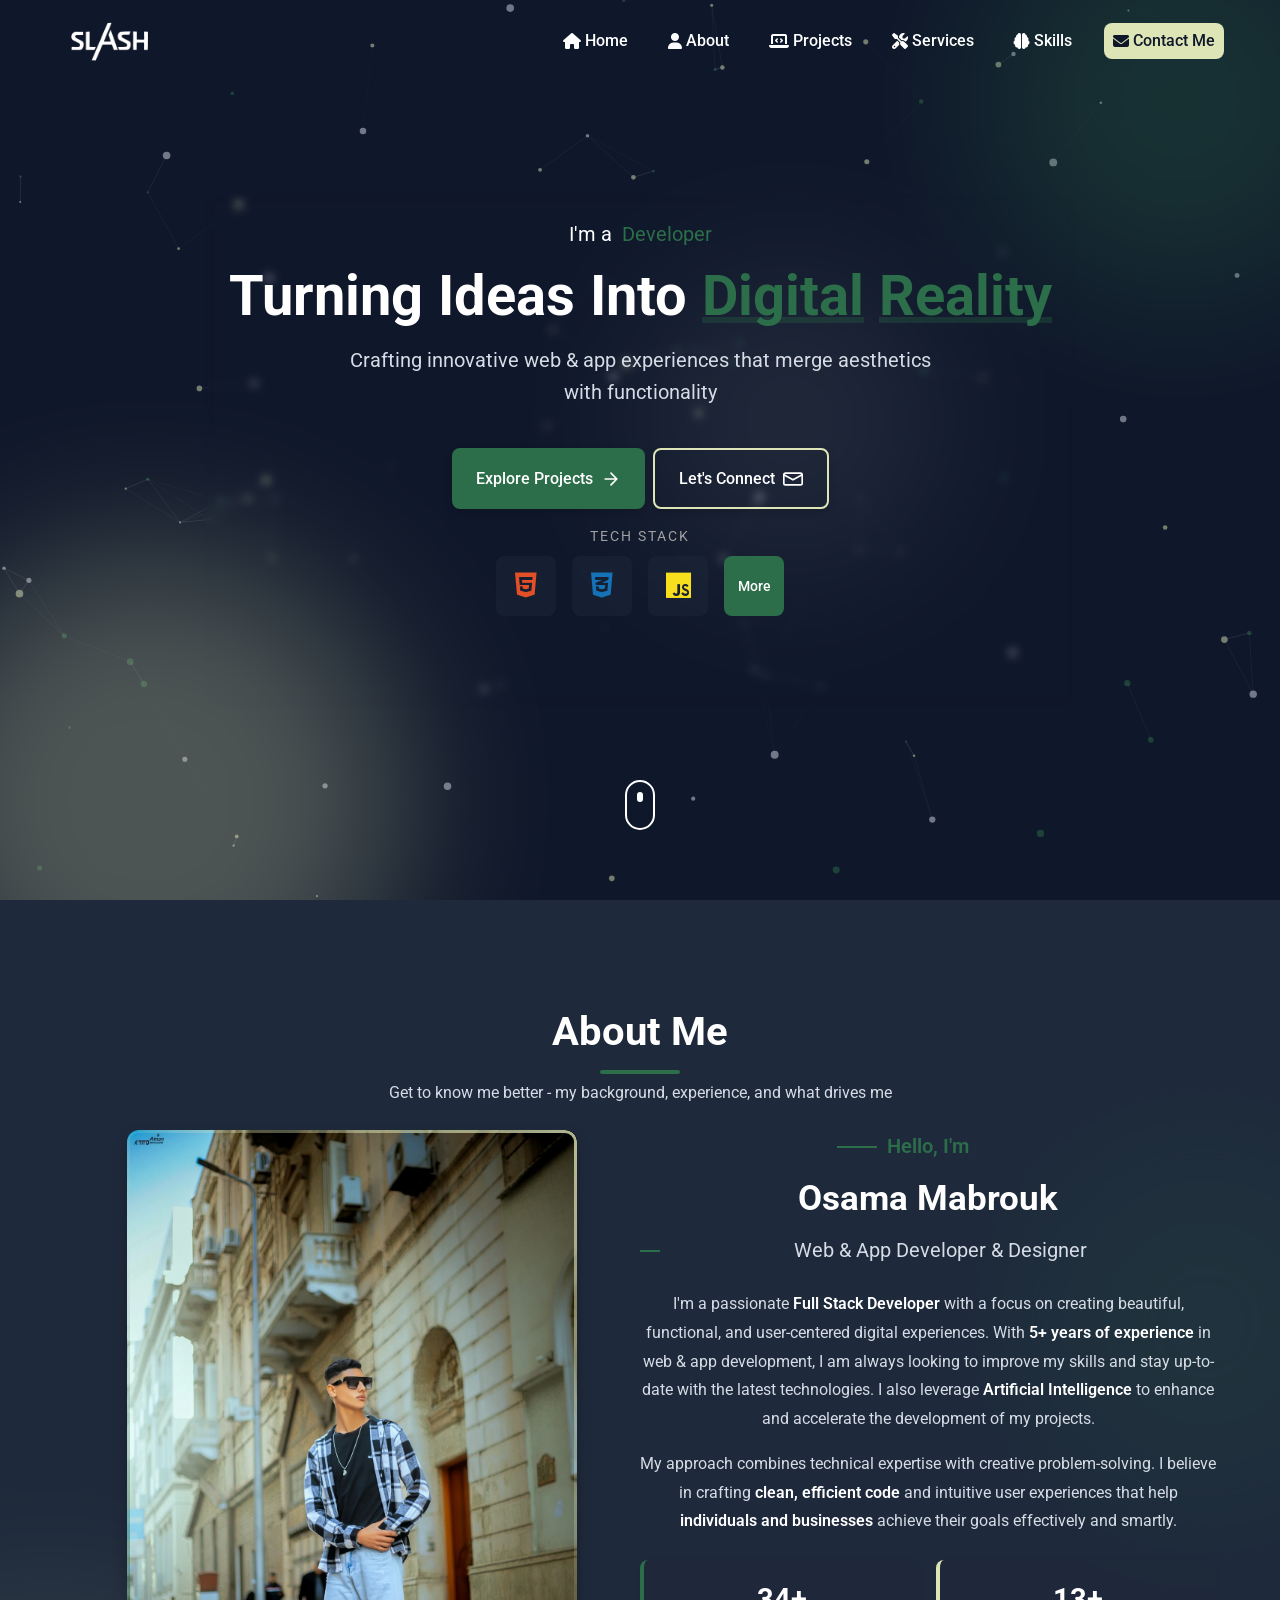
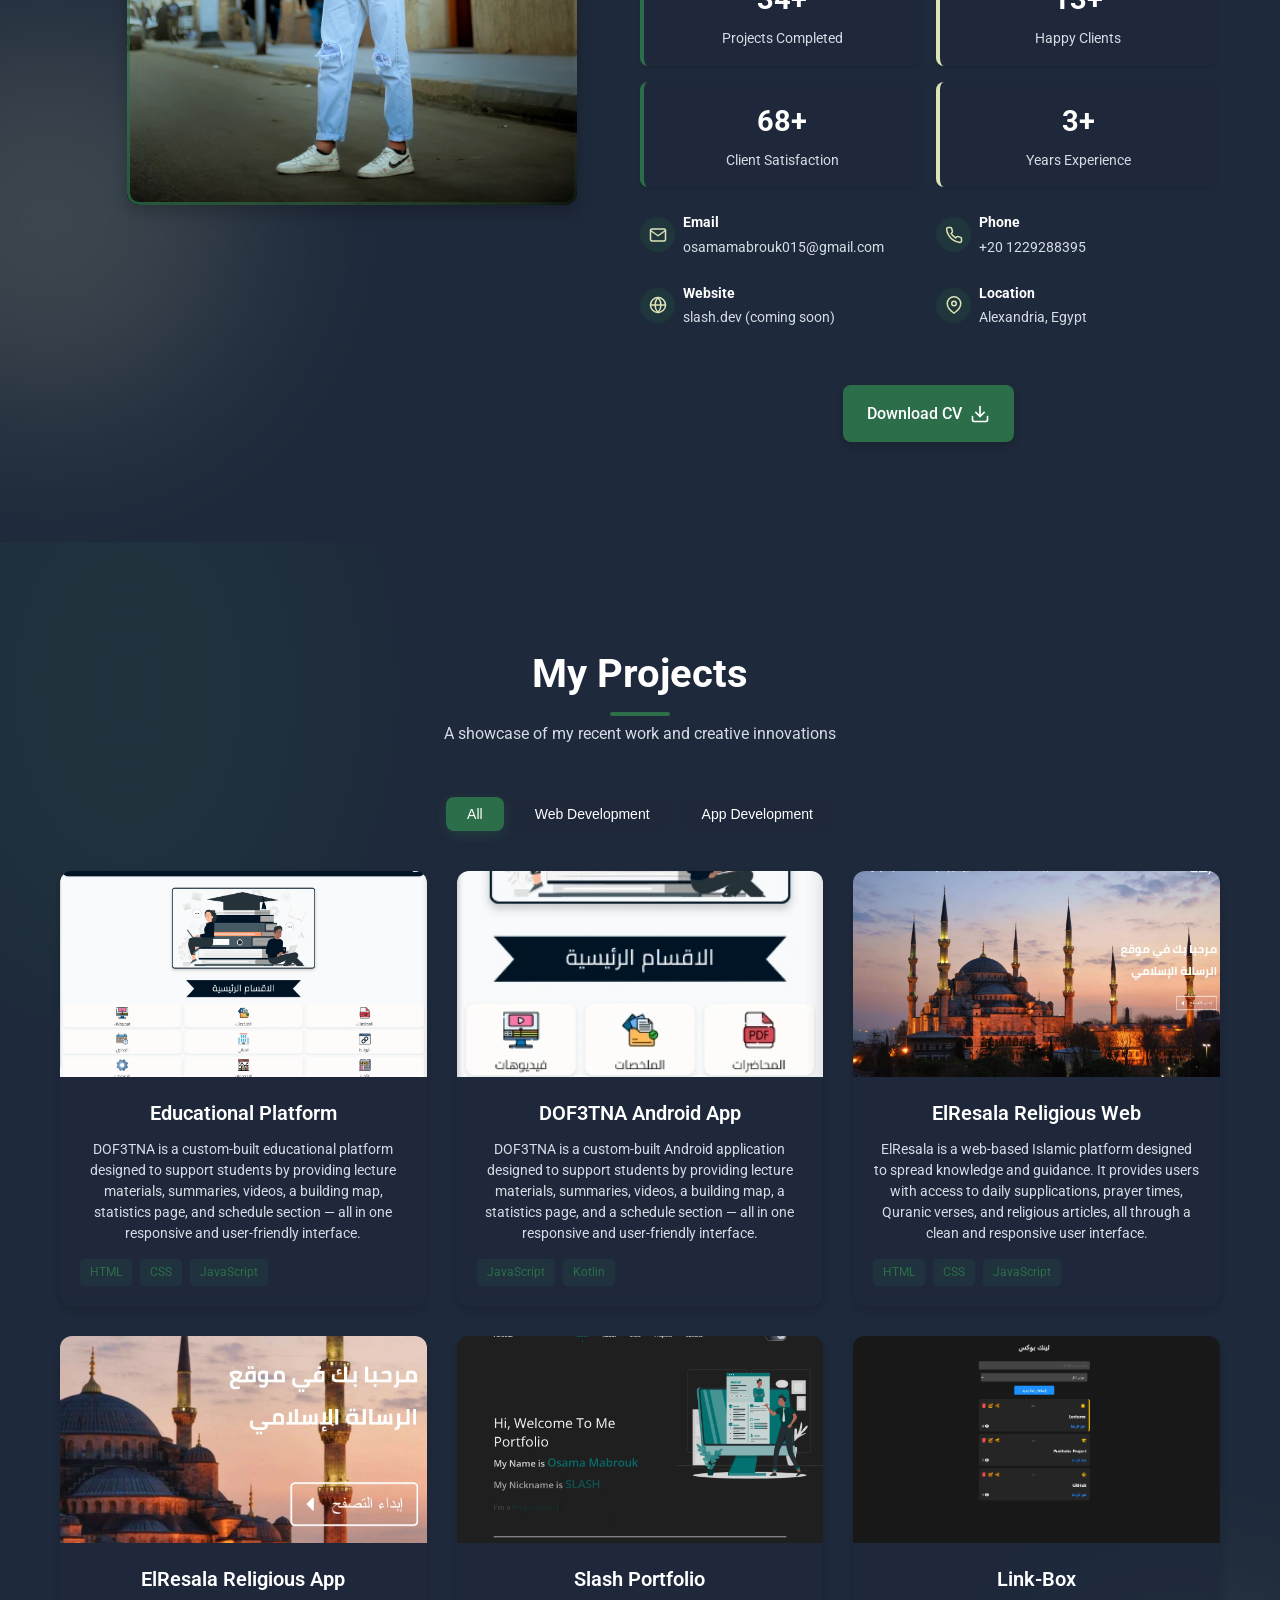
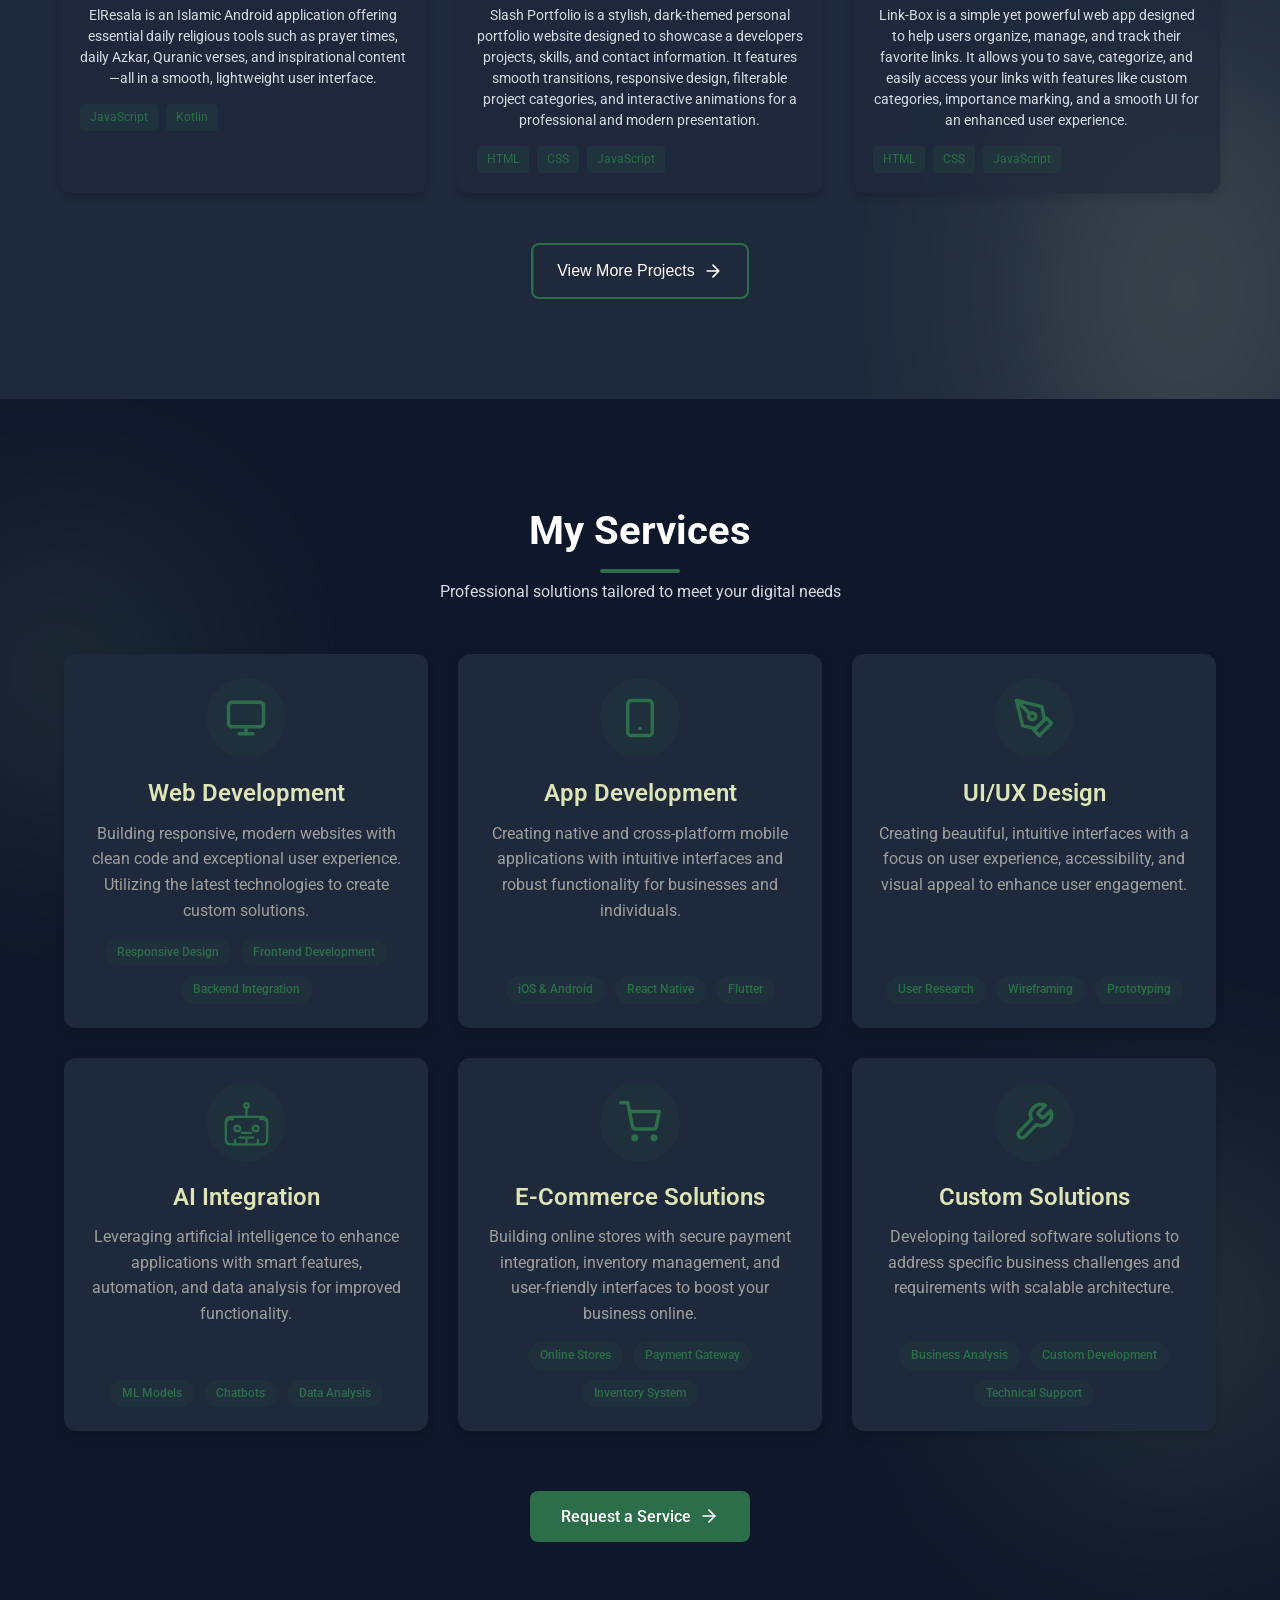
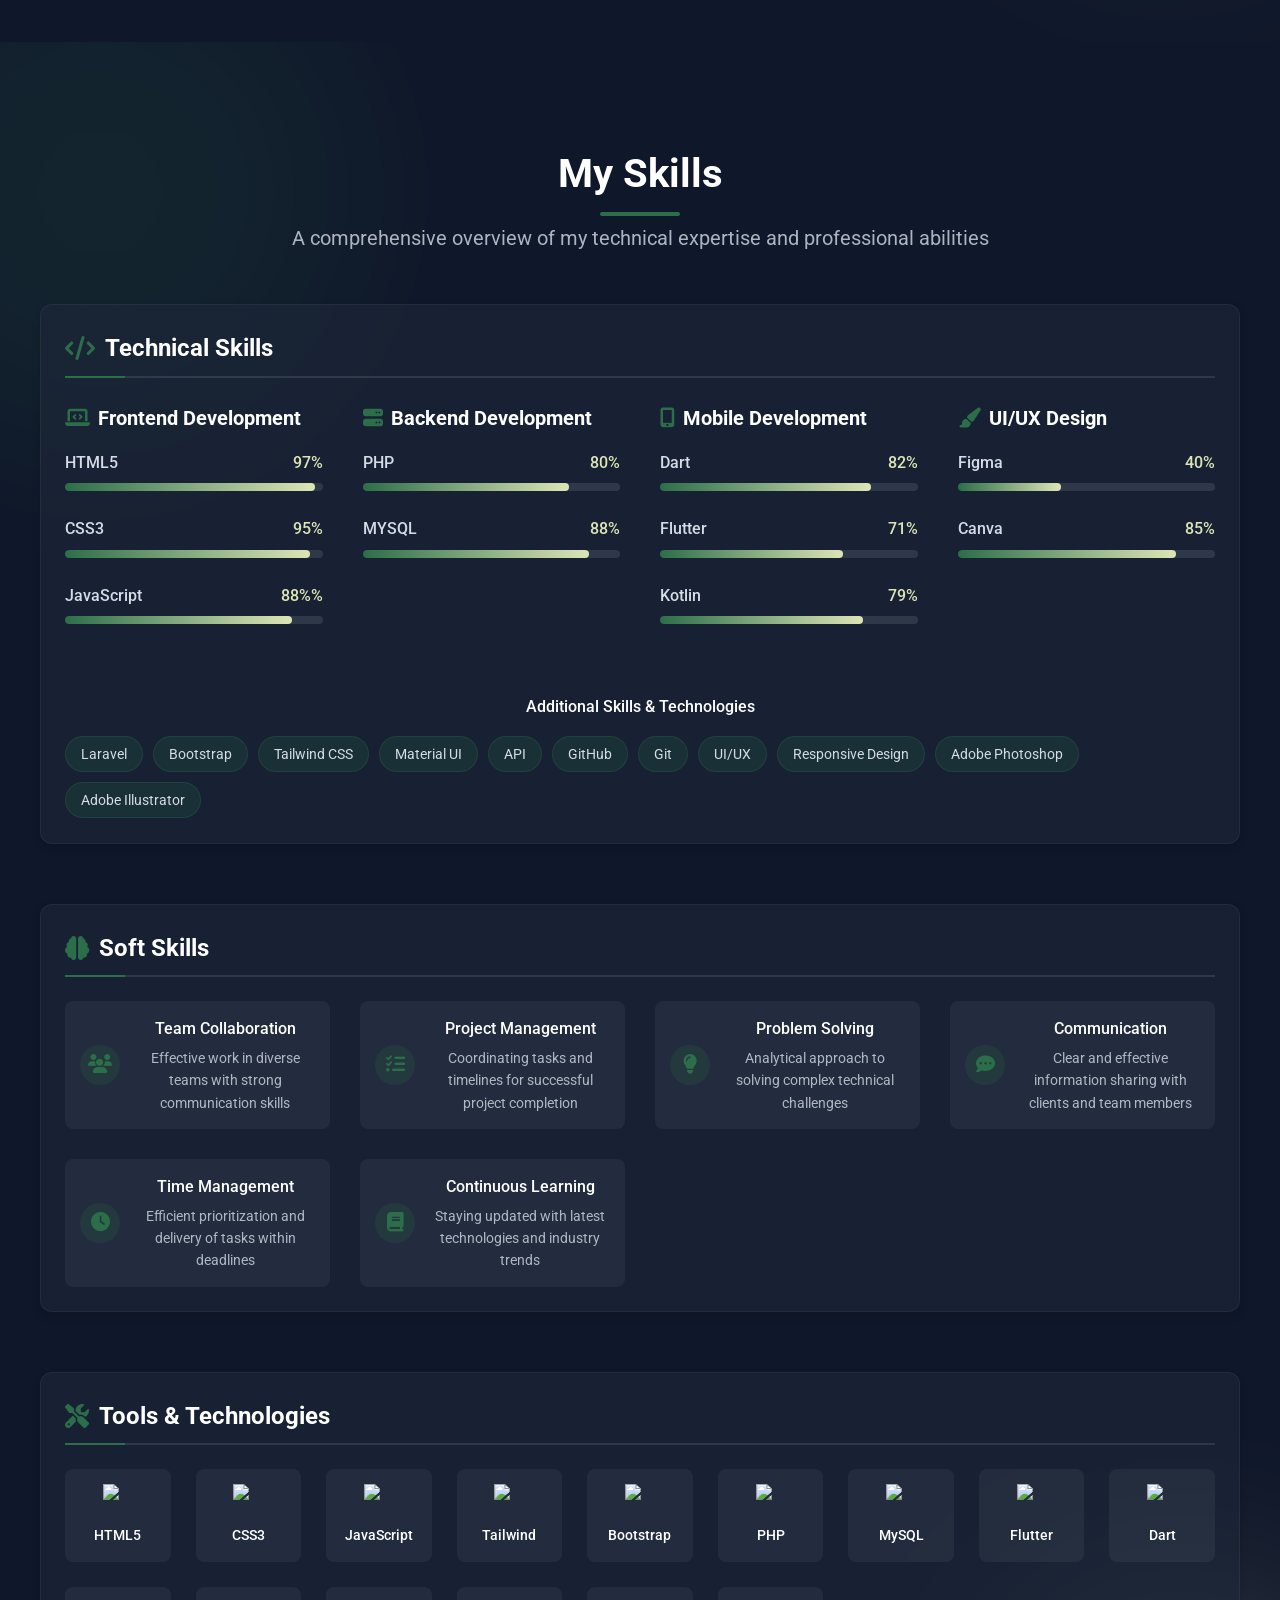
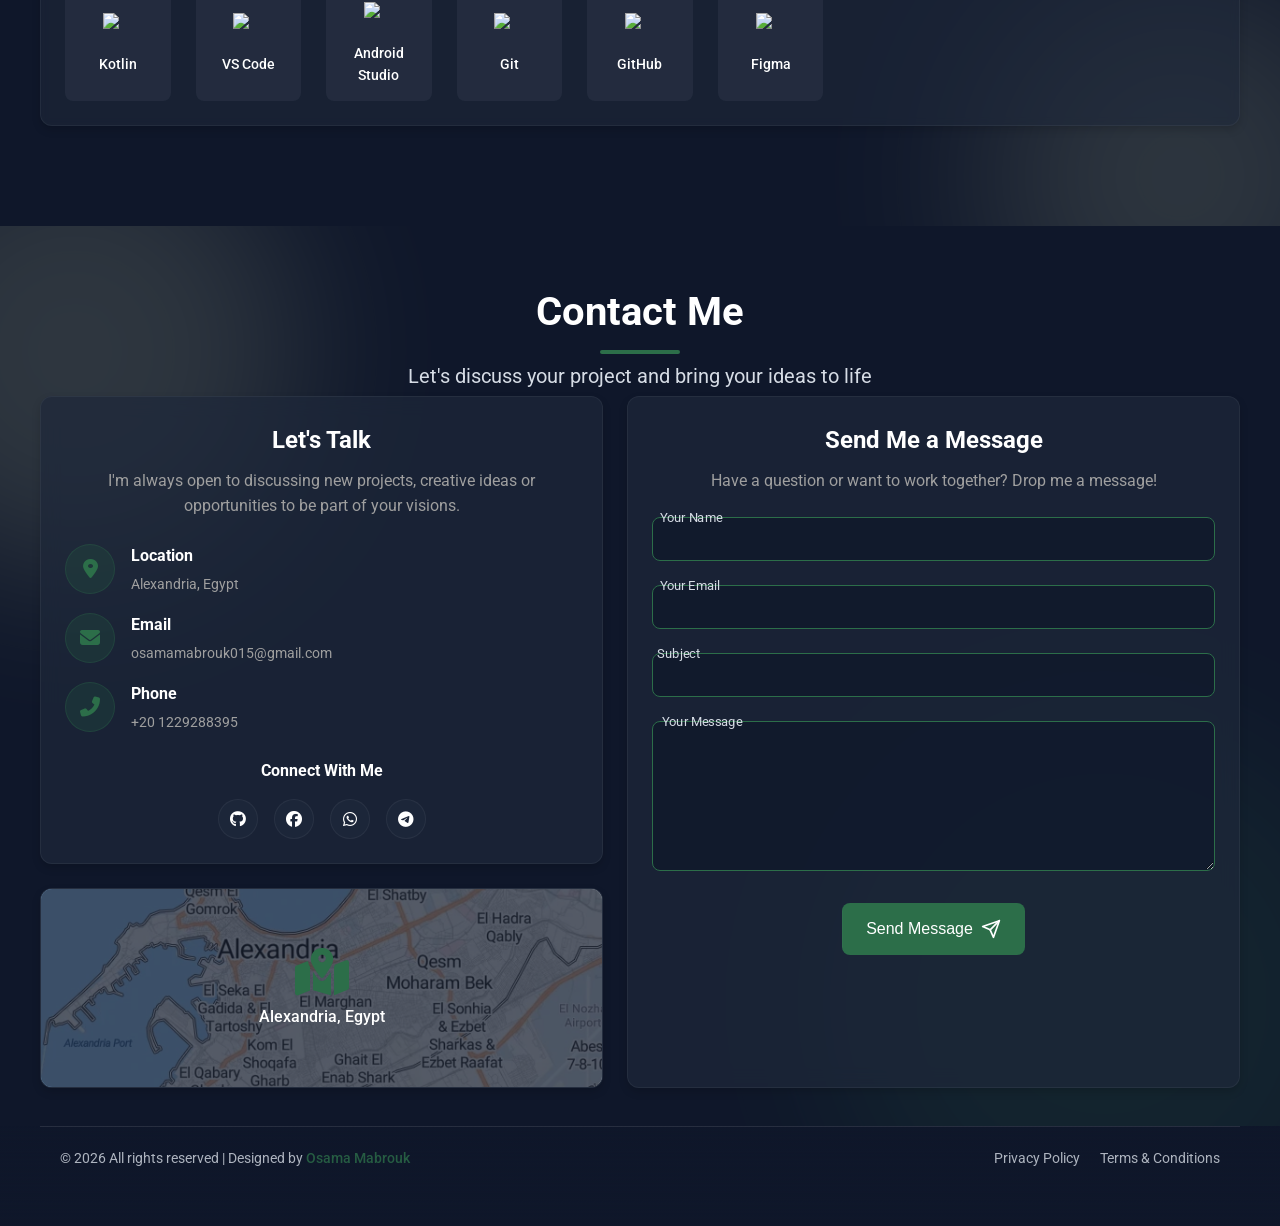
==== commit 90a92c70: "Add files via upload" ====
--- a/index.html
+++ b/index.html
@@ -5,13 +5,27 @@
     <meta charset="UTF-8" />
     <meta name="viewport" content="width=device-width, initial-scale=1.0" />
     <title>Portfolio</title>
+
+    <!-- Basic Meta Tags -->
     <meta name="description"
-        content="This is my personal portfolio showcasing my projects, skills, and contact information." />
-    <meta name="author" content="Osama Mabrouk" />
-    <meta name="theme-color" content="#2c6e49" />
-    <link rel="icon" href="assets/images/portfolio_Icon.webp" type="image/portfolio-icon" />
-    <!-- libs -->
-    <link rel="stylesheet" href="https://cdnjs.cloudflare.com/ajax/libs/font-awesome/6.4.0/css/all.min.css" />
+        content="This is my personal portfolio showcasing my projects, skills, and contact information.">
+    <meta name="author" content="Osama Mabrouk">
+    <meta name="theme-color" content="#2c6e49">
+
+    <!-- Favicon -->
+    <link rel="icon" href="assets/images/portfolio_Icon.webp" type="image/webp">
+
+    <!--  Font Awesome -->
+    <link rel="preload" href="https://cdnjs.cloudflare.com/ajax/libs/font-awesome/6.4.0/css/all.min.css" as="style"
+        onload="this.rel='stylesheet'">
+    <noscript>
+        <link rel="stylesheet" href="https://cdnjs.cloudflare.com/ajax/libs/font-awesome/6.4.0/css/all.min.css">
+    </noscript>
+
+    <!--  Google Fonts -->
+    <link rel="preconnect" href="https://fonts.googleapis.com">
+    <link rel="preconnect" href="https://fonts.gstatic.com" crossorigin>
+    <link href="https://fonts.googleapis.com/css2?family=Roboto:wght@300;400;500;700&display=swap" rel="stylesheet">
 
     <!-- CSS Files -->
     <link rel="stylesheet" href="CSS/style.css">
@@ -22,19 +36,20 @@
     <link rel="stylesheet" href="CSS/skills.css">
     <link rel="stylesheet" href="CSS/contact.css">
     <link rel="stylesheet" href="CSS/footer.css">
-
-
 </head>
+
 
 <body class="loading">
     <!-- ================| Loading Screen |================ -->
     <div class="loading-screen">
         <div class="spinner" id="loader"></div>
     </div>
+
     <!-- ================| scrollTopBtn |================ -->
     <button id="scrollTopBtn" title="Back to Top">
         <i class="fas fa-chevron-up"></i>
     </button>
+    
     <!-- ================| header |================ -->
     <div class="hidden-content"></div>
 
@@ -166,7 +181,7 @@
                     <!-- Profile Image Side -->
                     <div class="about-image-container">
                         <div class="about-image-frame">
-                            <img src="assets/Images/Portfolio_Image.webp" alt="Profile" class="profile-img">
+                            <img src="assets/Images/Portfolio_Image.webp" alt="Profile" class="profile-img" loading="lazy">
                             <div class="about-image-badges">
                             </div>
                         </div>
@@ -319,8 +334,8 @@
 
                 <!-- DOF3TNA_V2 Card  -->
                 <div class="project-card" data-category="web">
-                    <div class="project-img-container">
-                        <img src="assets/Images/DOF3TNA_V2.webp" alt="Educational Platform" class="project-img">
+                    <div class="project-img-container" >
+                        <img src="assets/Images/DOF3TNA_V2.webp" alt="Educational Platform" class="project-img" loading="lazy">
                         <div class="project-overlay">
                             <div class="project-actions">
                                 <a href="#" class="project-link" title="View Details">
@@ -355,7 +370,7 @@
                 <!-- DOF3TNA_V2 App Card -->
                 <div class="project-card" data-category="app">
                     <div class="project-img-container">
-                        <img src="assets/Images/DOF3TNA-v2-App.webp" alt="DOF3TNA V2 Android App" class="project-img">
+                        <img src="assets/Images/DOF3TNA-v2-App.webp" alt="DOF3TNA V2 Android App" class="project-img" loading="lazy">
                         <div class="project-overlay">
                             <div class="project-actions">
                                 <a href="#" class="project-link" title="View Details">
@@ -389,7 +404,7 @@
                 <!-- ElResala Card -->
                 <div class="project-card" data-category="web">
                     <div class="project-img-container">
-                        <img src="assets/Images/ElResala.webp" alt="ElResala Religious App" class="project-img">
+                        <img src="assets/Images/ElResala.webp" alt="ElResala Religious App" class="project-img" loading="lazy">
                         <div class="project-overlay">
                             <div class="project-actions">
                                 <a href="#" class="project-link" title="View Details">
@@ -424,7 +439,7 @@
                 <!-- ElResala App Card -->
                 <div class="project-card" data-category="app">
                     <div class="project-img-container">
-                        <img src="assets/Images/ElResala-App.webp" alt="ElResala Religious App" class="project-img">
+                        <img src="assets/Images/ElResala-App.webp" alt="ElResala Religious App" class="project-img" loading="lazy">
                         <div class="project-overlay">
                             <div class="project-actions">
                                 <a href="#" class="project-link" title="View Details">
@@ -458,7 +473,7 @@
                 <!-- Portfolio Card  -->
                 <div class="project-card" data-category="web">
                     <div class="project-img-container">
-                        <img src="assets/Images/Slash Portfolio.webp" alt="Educational Platform" class="project-img">
+                        <img src="assets/Images/Slash Portfolio.webp" alt="Educational Platform" class="project-img" loading="lazy">
                         <div class="project-overlay">
                             <div class="project-actions">
                                 <a href="#" class="project-link" title="View Details">
@@ -495,7 +510,7 @@
                 <!-- Link-Box Card  -->
                 <div class="project-card" data-category="web">
                     <div class="project-img-container">
-                        <img src="assets/Images/Link-Box.webp" alt="Educational Platform" class="project-img">
+                        <img src="assets/Images/Link-Box.webp" alt="Educational Platform" class="project-img" loading="lazy">
                         <div class="project-overlay">
                             <div class="project-actions">
                                 <a href="#" class="project-link" title="View Details">
@@ -974,105 +989,105 @@
                             <!-- HTML5 -->
                             <div class="tool-item">
                                 <img src="https://cdn.jsdelivr.net/gh/devicons/devicon/icons/html5/html5-original.svg"
-                                    alt="HTML5" class="tool-icon" style="width: 30px; height: 30px;">
+                                    alt="HTML5" class="tool-icon" style="width: 30px; height: 30px;" loading="lazy">
                                 <span class="tool-name">HTML5</span>
                             </div>
 
                             <!-- CSS3 -->
                             <div class="tool-item">
                                 <img src="https://cdn.jsdelivr.net/gh/devicons/devicon/icons/css3/css3-original.svg"
-                                    alt="CSS3" class="tool-icon" style="width: 30px; height: 30px;">
+                                    alt="CSS3" class="tool-icon" style="width: 30px; height: 30px;" loading="lazy">
                                 <span class="tool-name">CSS3</span>
                             </div>
 
                             <!-- JavaScript -->
                             <div class="tool-item">
                                 <img src="https://cdn.jsdelivr.net/gh/devicons/devicon/icons/javascript/javascript-original.svg"
-                                    alt="JavaScript" class="tool-icon" style="width: 30px; height: 30px;">
+                                    alt="JavaScript" class="tool-icon" style="width: 30px; height: 30px;" loading="lazy">
                                 <span class="tool-name">JavaScript</span>
                             </div>
 
                             <!-- Tailwind CSS -->
                             <div class="tool-item">
                                 <img src="https://www.svgrepo.com/show/374118/tailwind.svg" alt="Tailwind CSS"
-                                    class="tool-icon" style="width: 30px; height: 30px;">
+                                    class="tool-icon" style="width: 30px; height: 30px;" loading="lazy">
                                 <span class="tool-name">Tailwind</span>
                             </div>
 
                             <!-- Bootstrap -->
                             <div class="tool-item">
                                 <img src="https://cdn.jsdelivr.net/gh/devicons/devicon/icons/bootstrap/bootstrap-original.svg"
-                                    alt="Bootstrap" class="tool-icon" style="width: 30px; height: 30px;">
+                                    alt="Bootstrap" class="tool-icon" style="width: 30px; height: 30px;" loading="lazy">
                                 <span class="tool-name">Bootstrap</span>
                             </div>
 
                             <!-- PHP -->
                             <div class="tool-item">
                                 <img src="https://cdn.jsdelivr.net/gh/devicons/devicon/icons/php/php-original.svg"
-                                    alt="PHP" class="tool-icon" style="width: 30px; height: 30px;">
+                                    alt="PHP" class="tool-icon" style="width: 30px; height: 30px;" loading="lazy">
                                 <span class="tool-name">PHP</span>
                             </div>
 
                             <!-- MySQL -->
                             <div class="tool-item">
                                 <img src="https://cdn.jsdelivr.net/gh/devicons/devicon/icons/mysql/mysql-original.svg"
-                                    alt="MySQL" class="tool-icon" style="width: 30px; height: 30px;">
+                                    alt="MySQL" class="tool-icon" style="width: 30px; height: 30px;" loading="lazy">
                                 <span class="tool-name">MySQL</span>
                             </div>
 
                             <!-- Flutter -->
                             <div class="tool-item">
                                 <img src="https://cdn.jsdelivr.net/gh/devicons/devicon/icons/flutter/flutter-original.svg"
-                                    alt="Flutter" class="tool-icon" style="width: 30px; height: 30px;">
+                                    alt="Flutter" class="tool-icon" style="width: 30px; height: 30px;" loading="lazy">
                                 <span class="tool-name">Flutter</span>
                             </div>
 
                             <!-- Dart -->
                             <div class="tool-item">
                                 <img src="https://cdn.jsdelivr.net/gh/devicons/devicon/icons/dart/dart-original.svg"
-                                    alt="Dart" class="tool-icon" style="width: 30px; height: 30px;">
+                                    alt="Dart" class="tool-icon" style="width: 30px; height: 30px;" loading="lazy">
                                 <span class="tool-name">Dart</span>
                             </div>
 
                             <!-- Kotlin -->
                             <div class="tool-item">
                                 <img src="https://cdn.jsdelivr.net/gh/devicons/devicon/icons/kotlin/kotlin-original.svg"
-                                    alt="Kotlin" class="tool-icon" style="width: 30px; height: 30px;">
+                                    alt="Kotlin" class="tool-icon" style="width: 30px; height: 30px;" loading="lazy">
                                 <span class="tool-name">Kotlin</span>
                             </div>
 
                             <!-- VS Code -->
                             <div class="tool-item">
                                 <img src="https://cdn.jsdelivr.net/gh/devicons/devicon/icons/vscode/vscode-original.svg"
-                                    alt="VS Code" class="tool-icon" style="width: 30px; height: 30px;">
+                                    alt="VS Code" class="tool-icon" style="width: 30px; height: 30px;" loading="lazy">
                                 <span class="tool-name">VS Code</span>
                             </div>
 
                             <!-- Android Studio -->
                             <div class="tool-item">
                                 <img src="https://cdn.jsdelivr.net/gh/devicons/devicon/icons/androidstudio/androidstudio-original.svg"
-                                    alt="Android Studio" class="tool-icon" style="width: 30px; height: 30px;">
+                                    alt="Android Studio" class="tool-icon" style="width: 30px; height: 30px;" loading="lazy">
                                 <span class="tool-name">Android Studio</span>
                             </div>
 
                             <!-- Git -->
                             <div class="tool-item">
                                 <img src="https://cdn.jsdelivr.net/gh/devicons/devicon/icons/git/git-original.svg"
-                                    alt="Git" class="tool-icon" style="width: 30px; height: 30px;">
+                                    alt="Git" class="tool-icon" style="width: 30px; height: 30px;" loading="lazy">
                                 <span class="tool-name">Git</span>
                             </div>
 
                             <!-- GitHub -->
                             <div class="tool-item">
                                 <img src="https://cdn.jsdelivr.net/gh/devicons/devicon/icons/github/github-original.svg"
-                                    alt="GitHub" class="tool-icon" style="width: 30px; height: 30px;">
+                                    alt="GitHub" class="tool-icon" style="width: 30px; height: 30px;" loading="lazy">
                                 <span class="tool-name">GitHub</span>
                             </div>
 
                             <!-- Figma -->
                             <div class="tool-item">
                                 <img src="https://cdn.jsdelivr.net/gh/devicons/devicon/icons/figma/figma-original.svg"
-                                    alt="Figma" class="tool-icon" style="width: 30px; height: 30px;">
+                                    alt="Figma" class="tool-icon" style="width: 30px; height: 30px;" loading="lazy">
                                 <span class="tool-name">Figma</span>
                             </div>
                         </div>
@@ -1237,24 +1252,10 @@
         </div>
     </footer>
 
-
-
-
-
-    <!-- JavaScript Files -->
-    <script src="JS/main.js"></script>
-    <script src="JS/home.js"></script>
-    <script src="JS/about.js"></script>
-    <script src="JS/services.js"></script>
-    <script src="JS/projects.js"></script>
-    <script src="JS/skills.js"></script>
-    <script src="JS/contact.js"></script>
-    <script src="JS/footer.js"></script>
-
-    <script src="https://cdn.jsdelivr.net/npm/@emailjs/browser@3/dist/email.min.js"></script>
+    <script src="JS/main.js" defer></script>
+    <script src="https://cdn.jsdelivr.net/npm/@emailjs/browser@3/dist/email.min.js" defer></script>
+    
 
 </body>
 
-</html>
-
-
+</html>
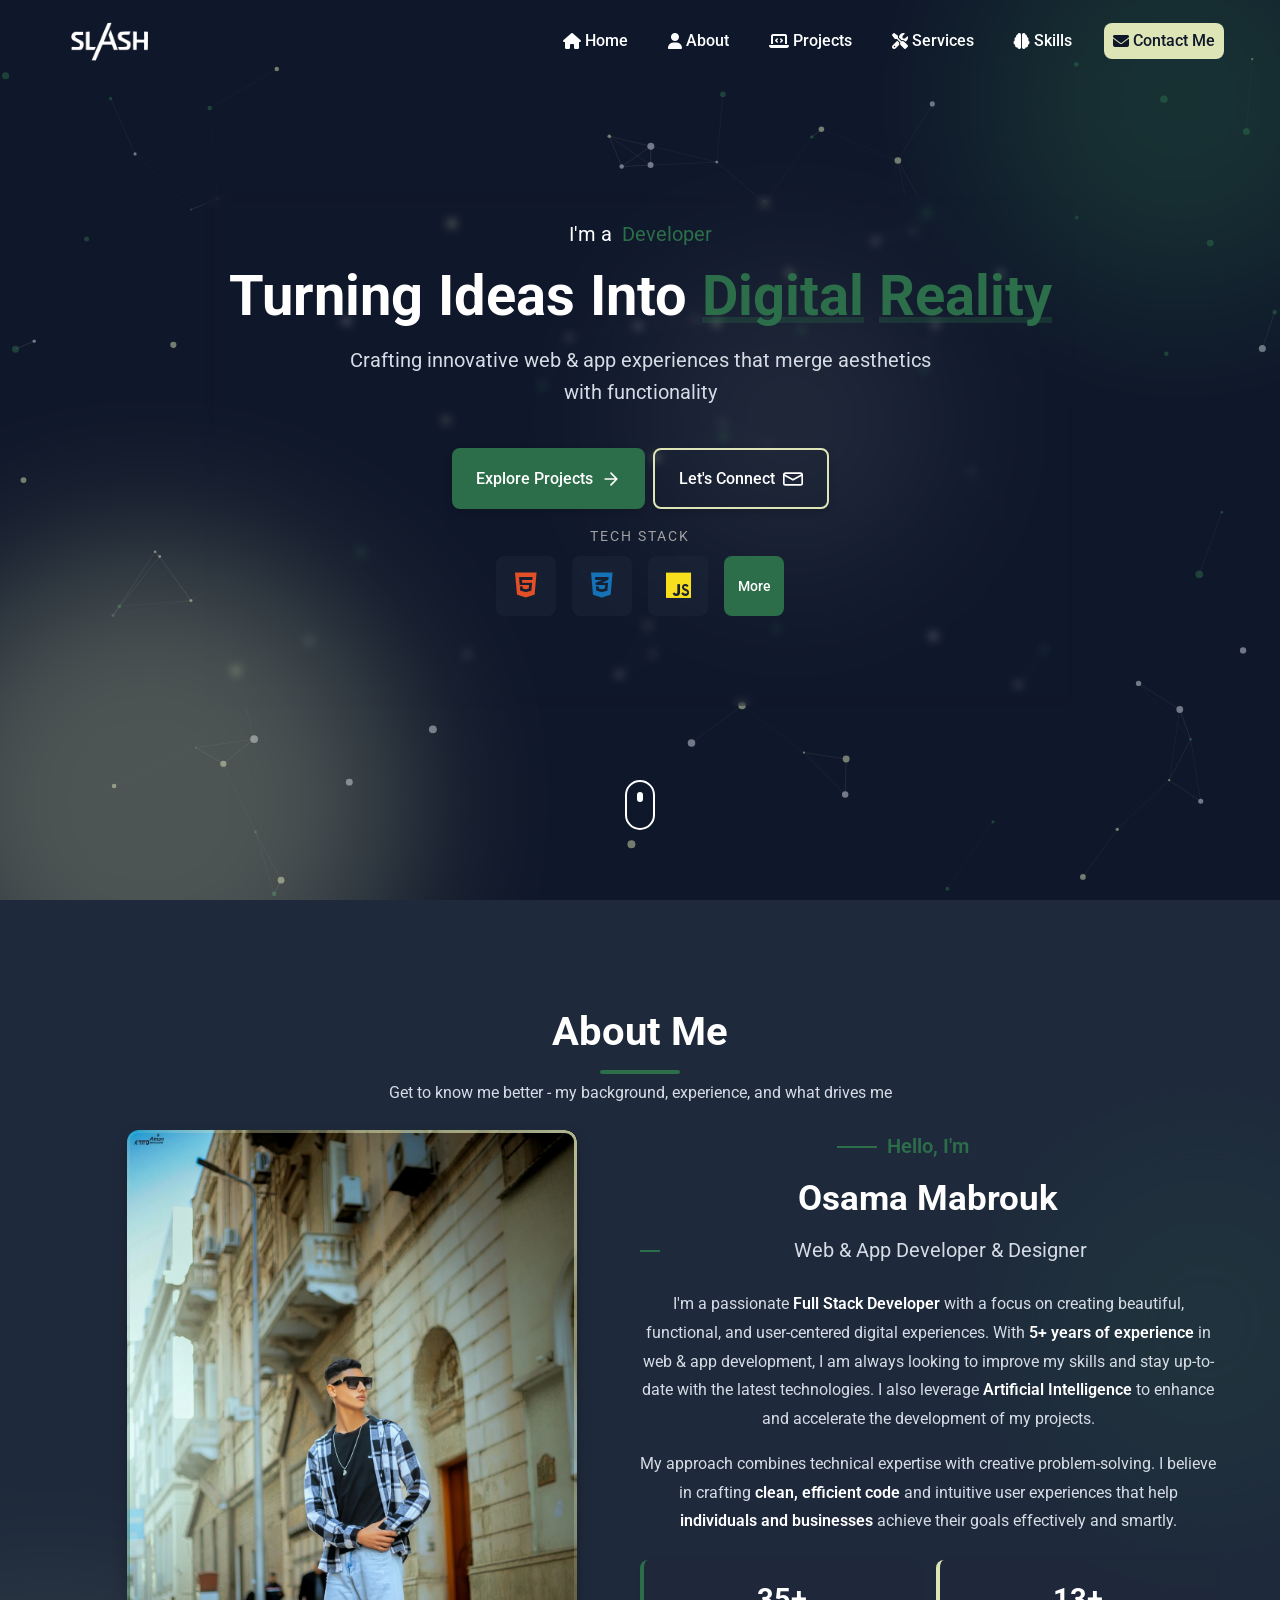
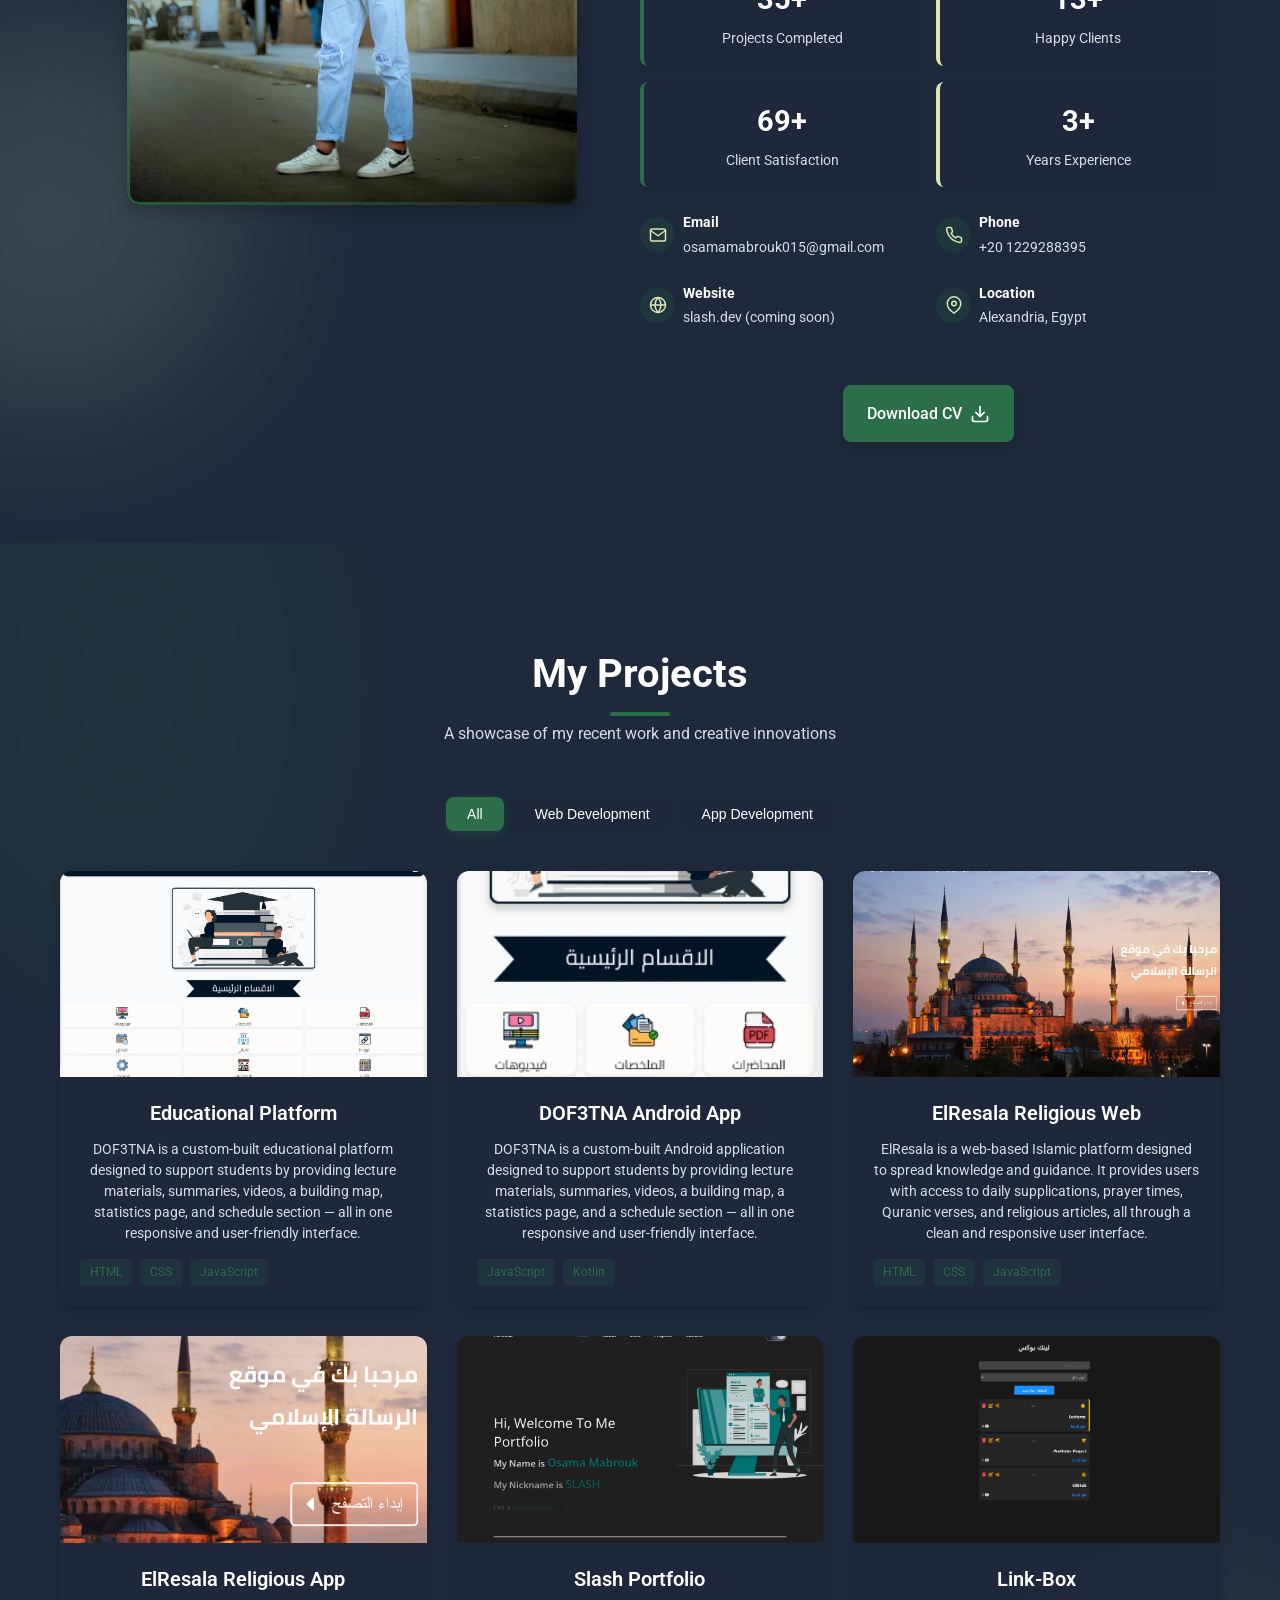
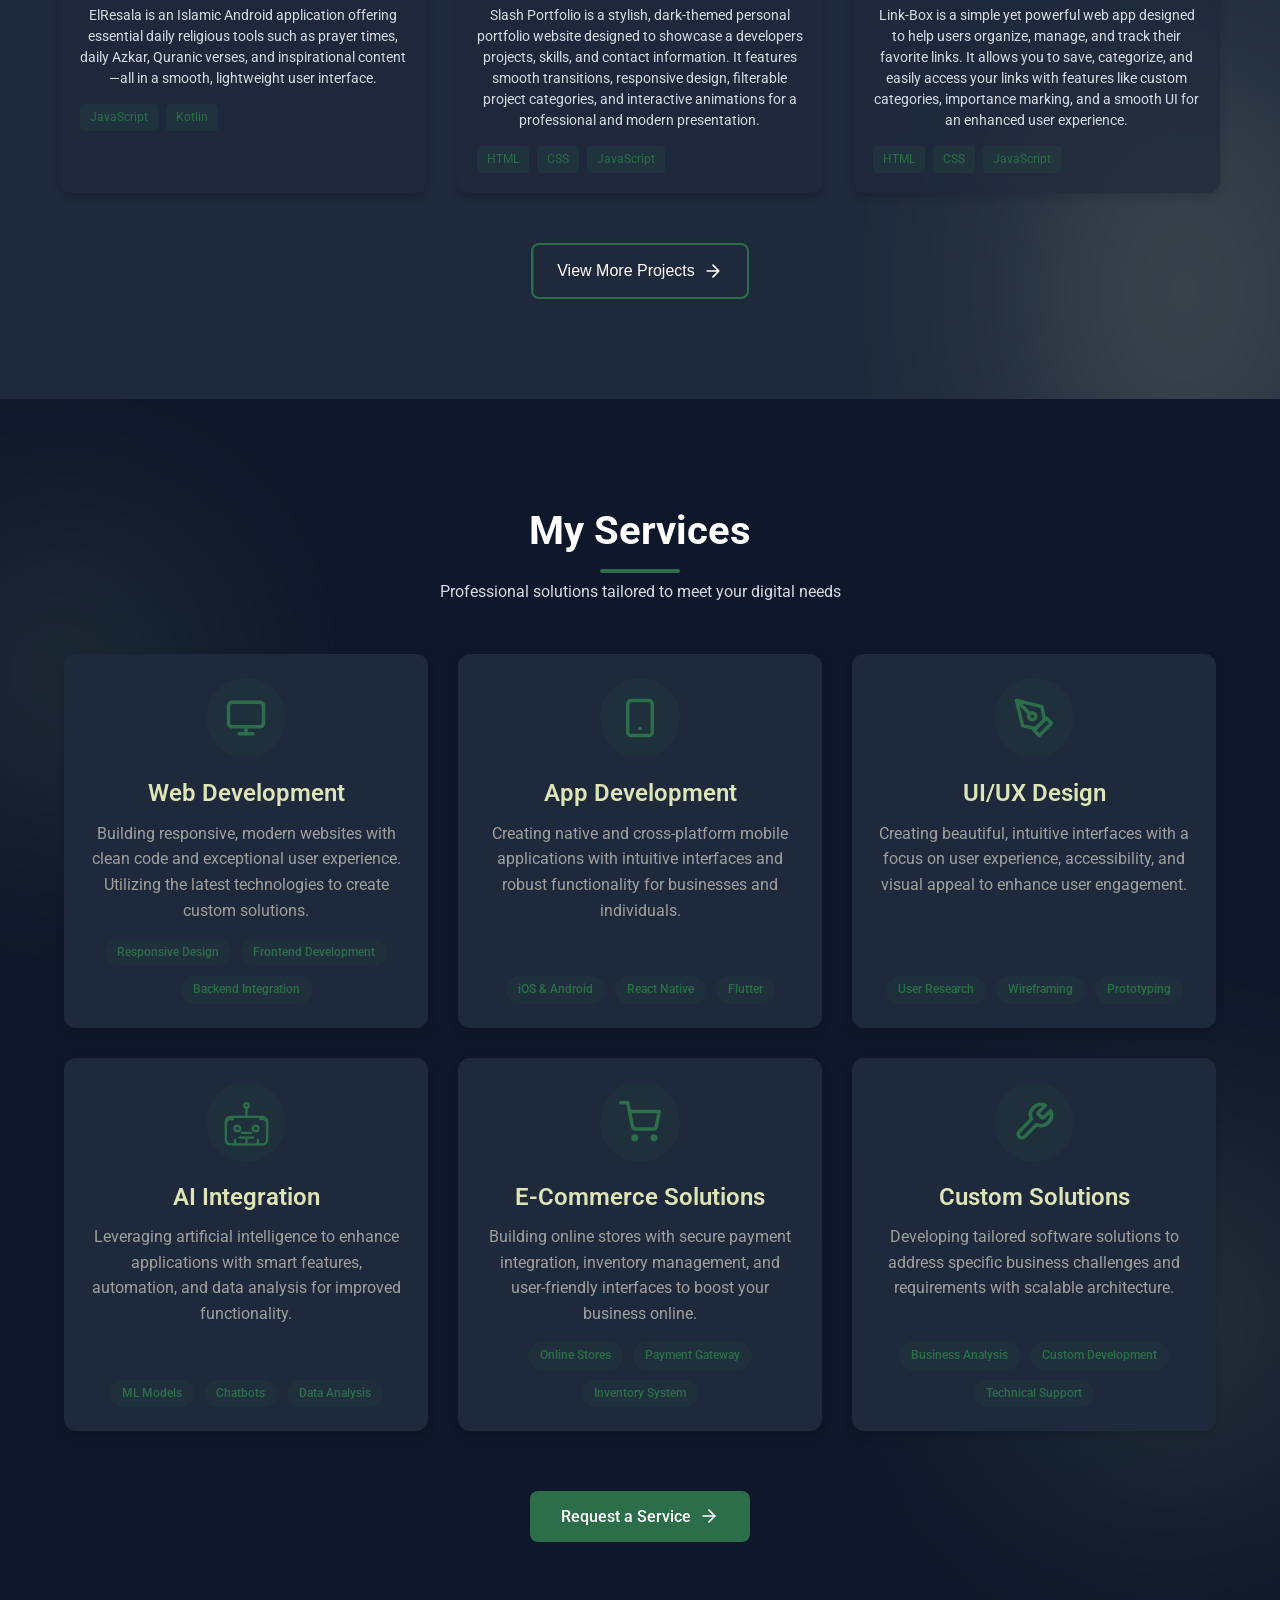
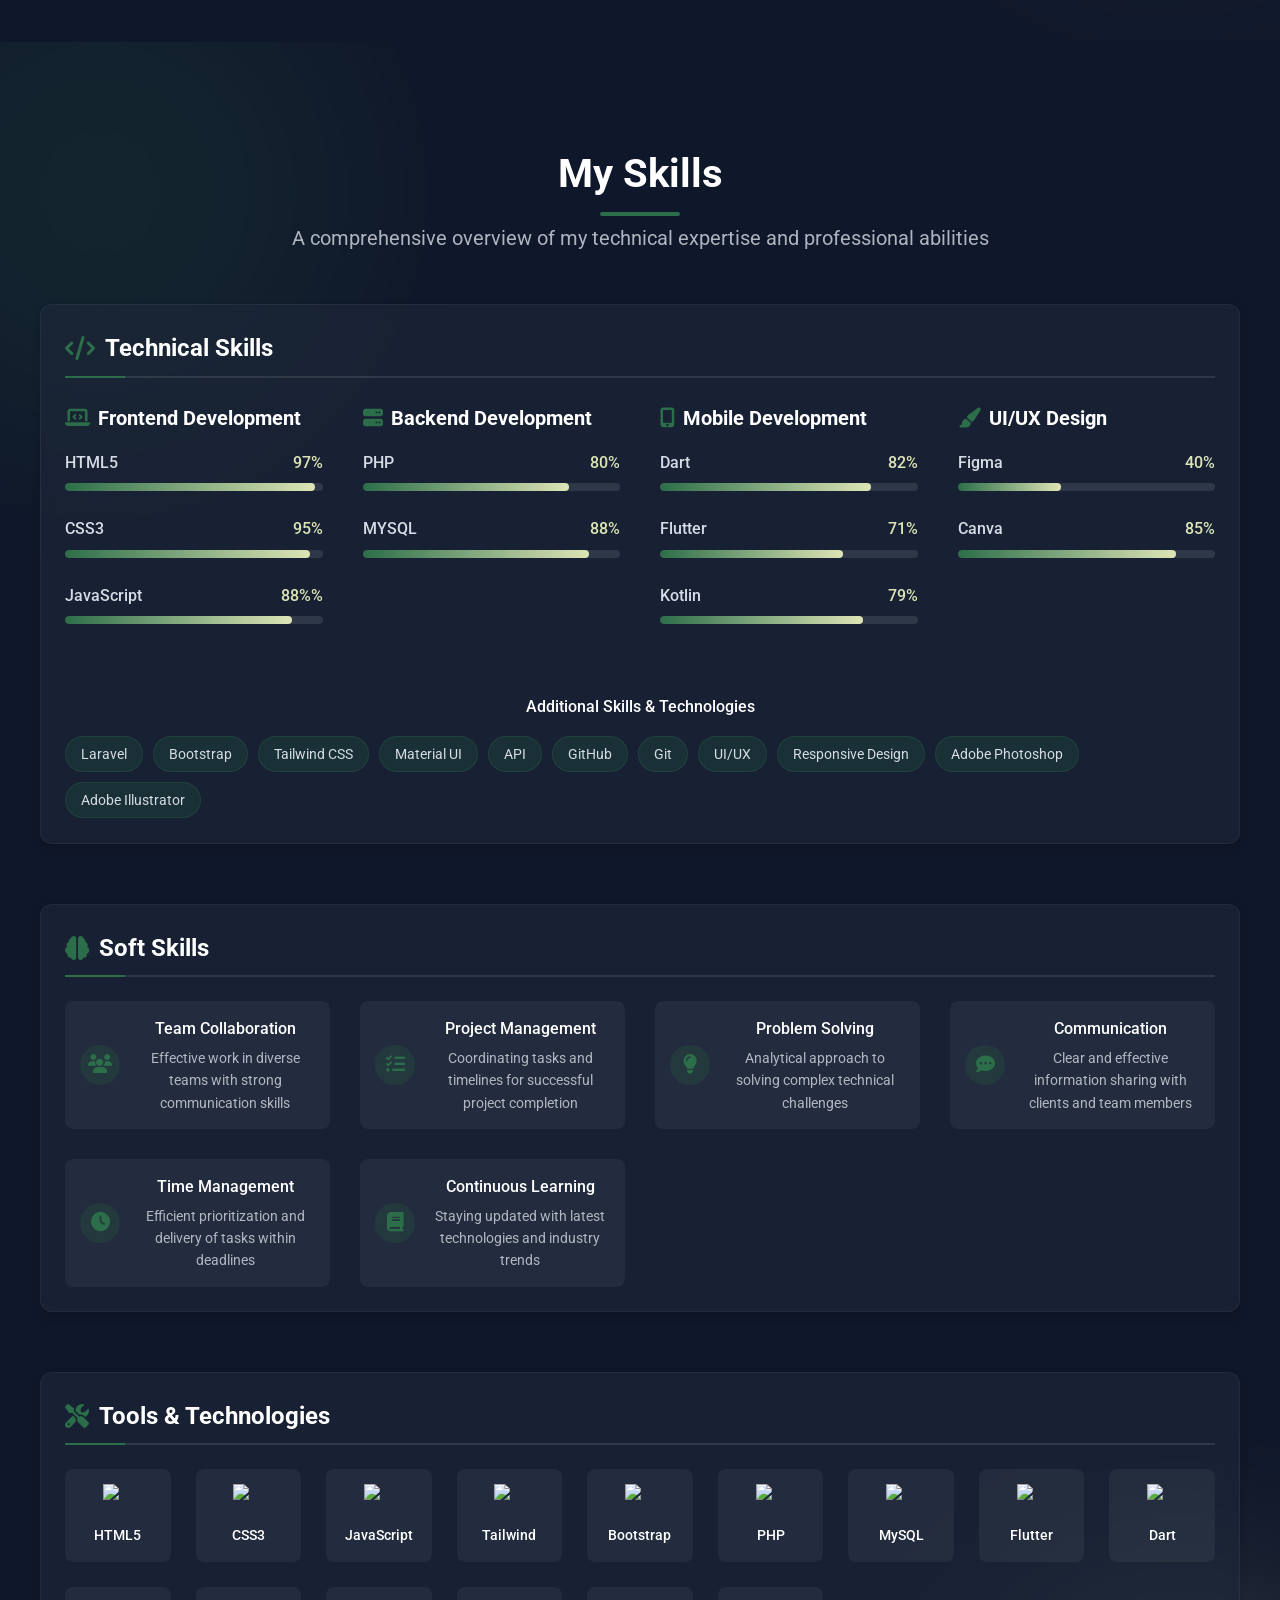
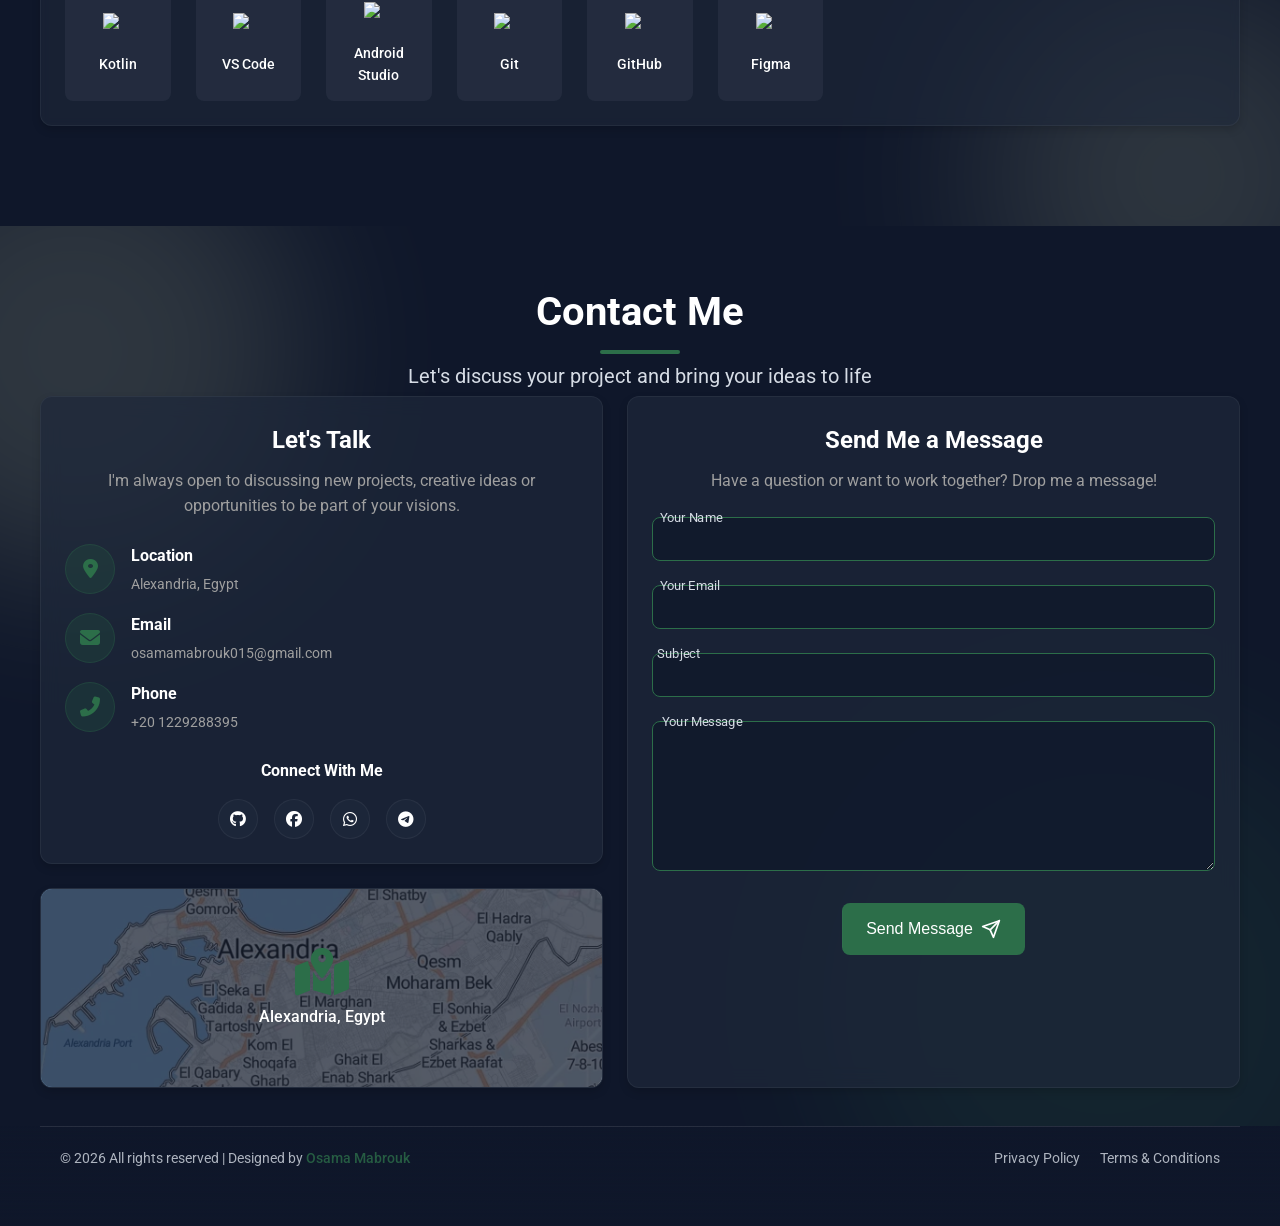
==== commit b1ce0fd9: "Update index.html" ====
--- a/index.html
+++ b/index.html
@@ -13,7 +13,7 @@
     <meta name="theme-color" content="#2c6e49">
 
     <!-- Favicon -->
-    <link rel="icon" href="assets/images/portfolio_Icon.webp" type="image/webp">
+    <link rel="icon" href="assets/Images/portfolio_Icon.webp" type="image/webp">
 
     <!--  Font Awesome -->
     <link rel="preload" href="https://cdnjs.cloudflare.com/ajax/libs/font-awesome/6.4.0/css/all.min.css" as="style"
@@ -1258,4 +1258,4 @@
 
 </body>
 
-</html>+</html>
